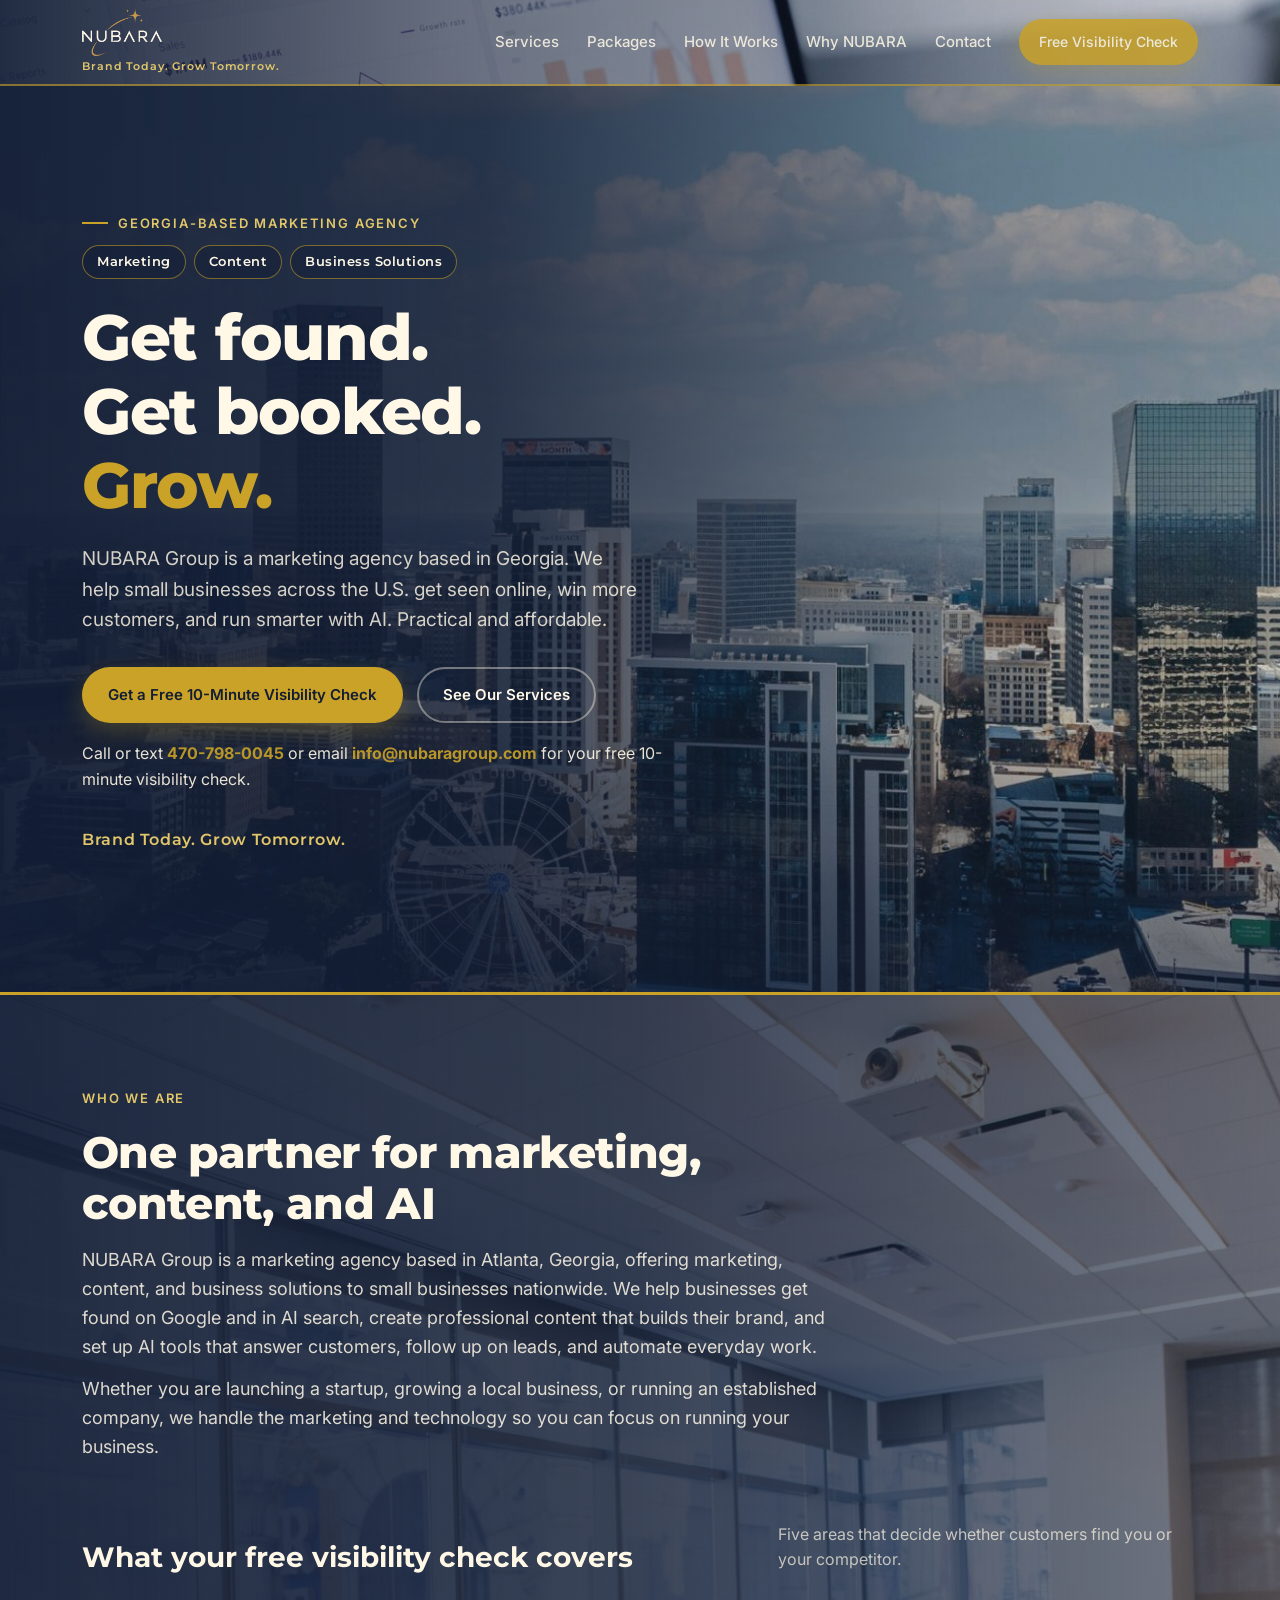
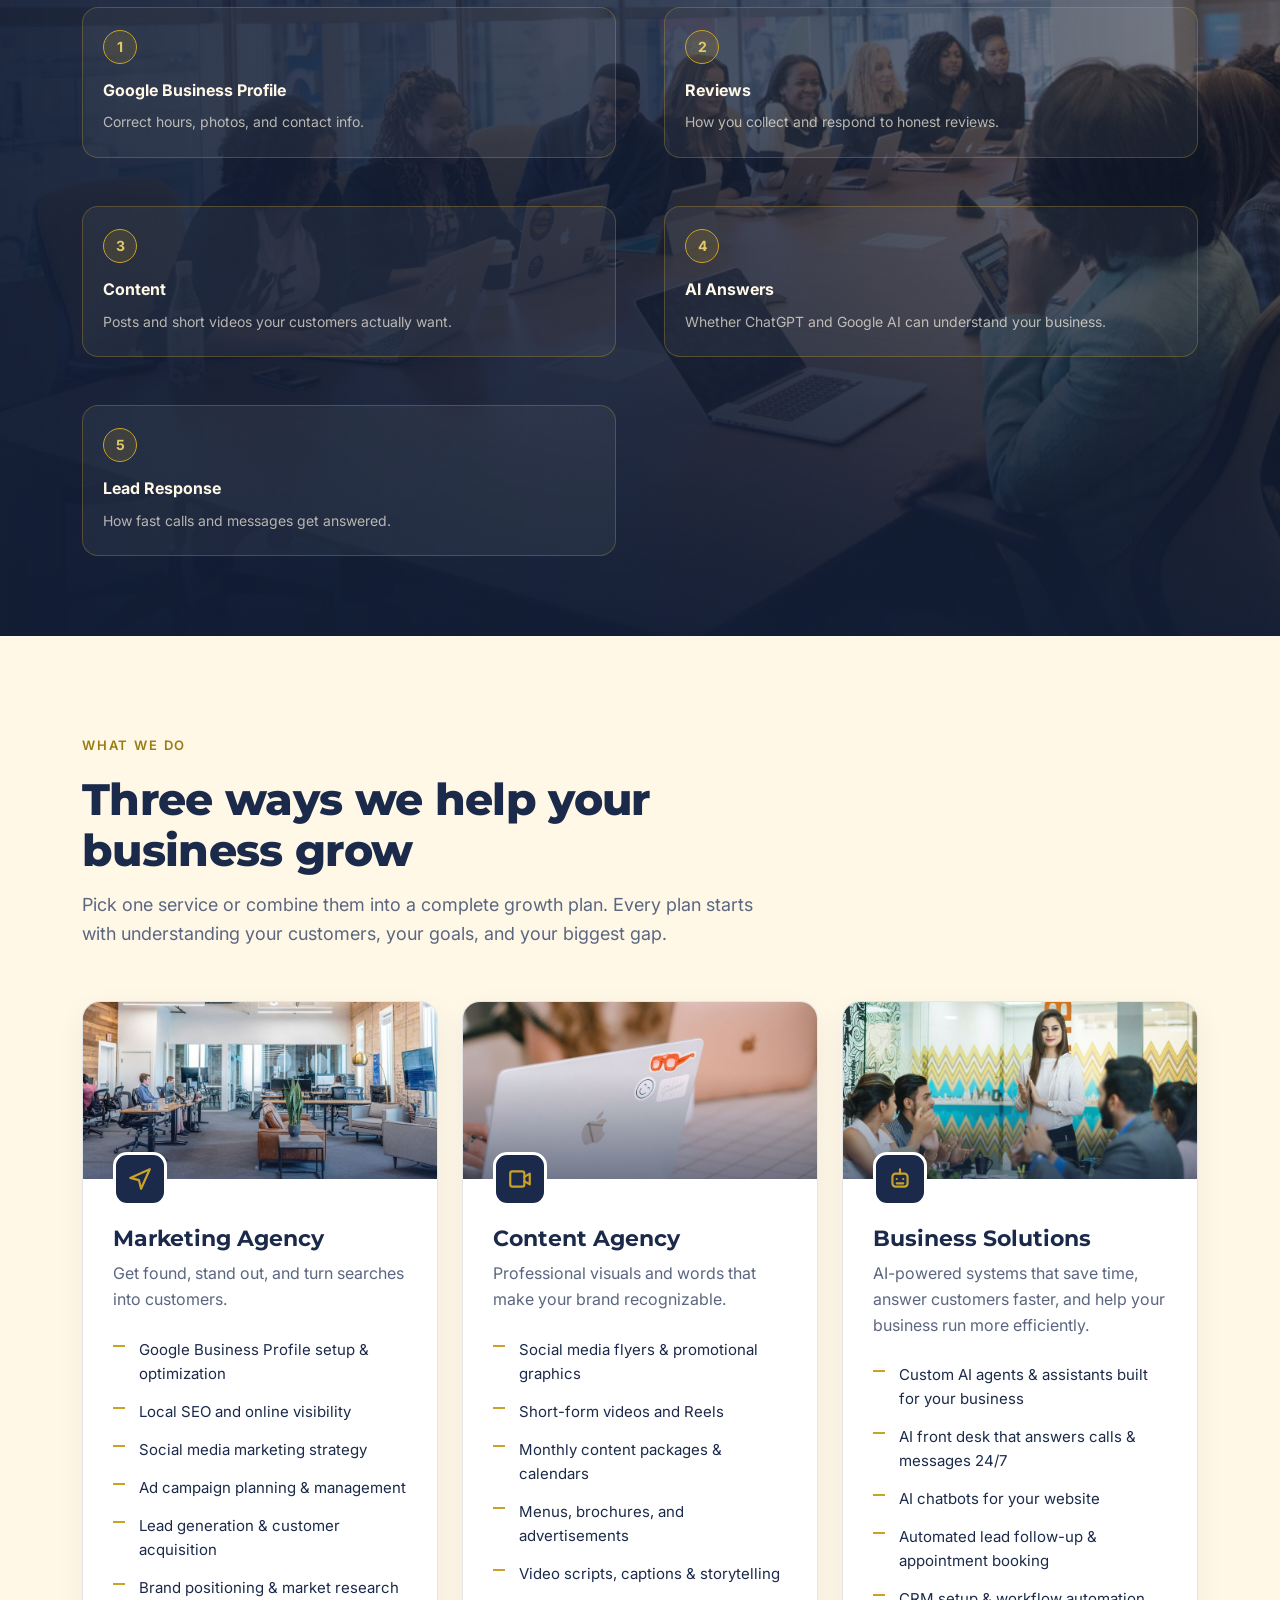
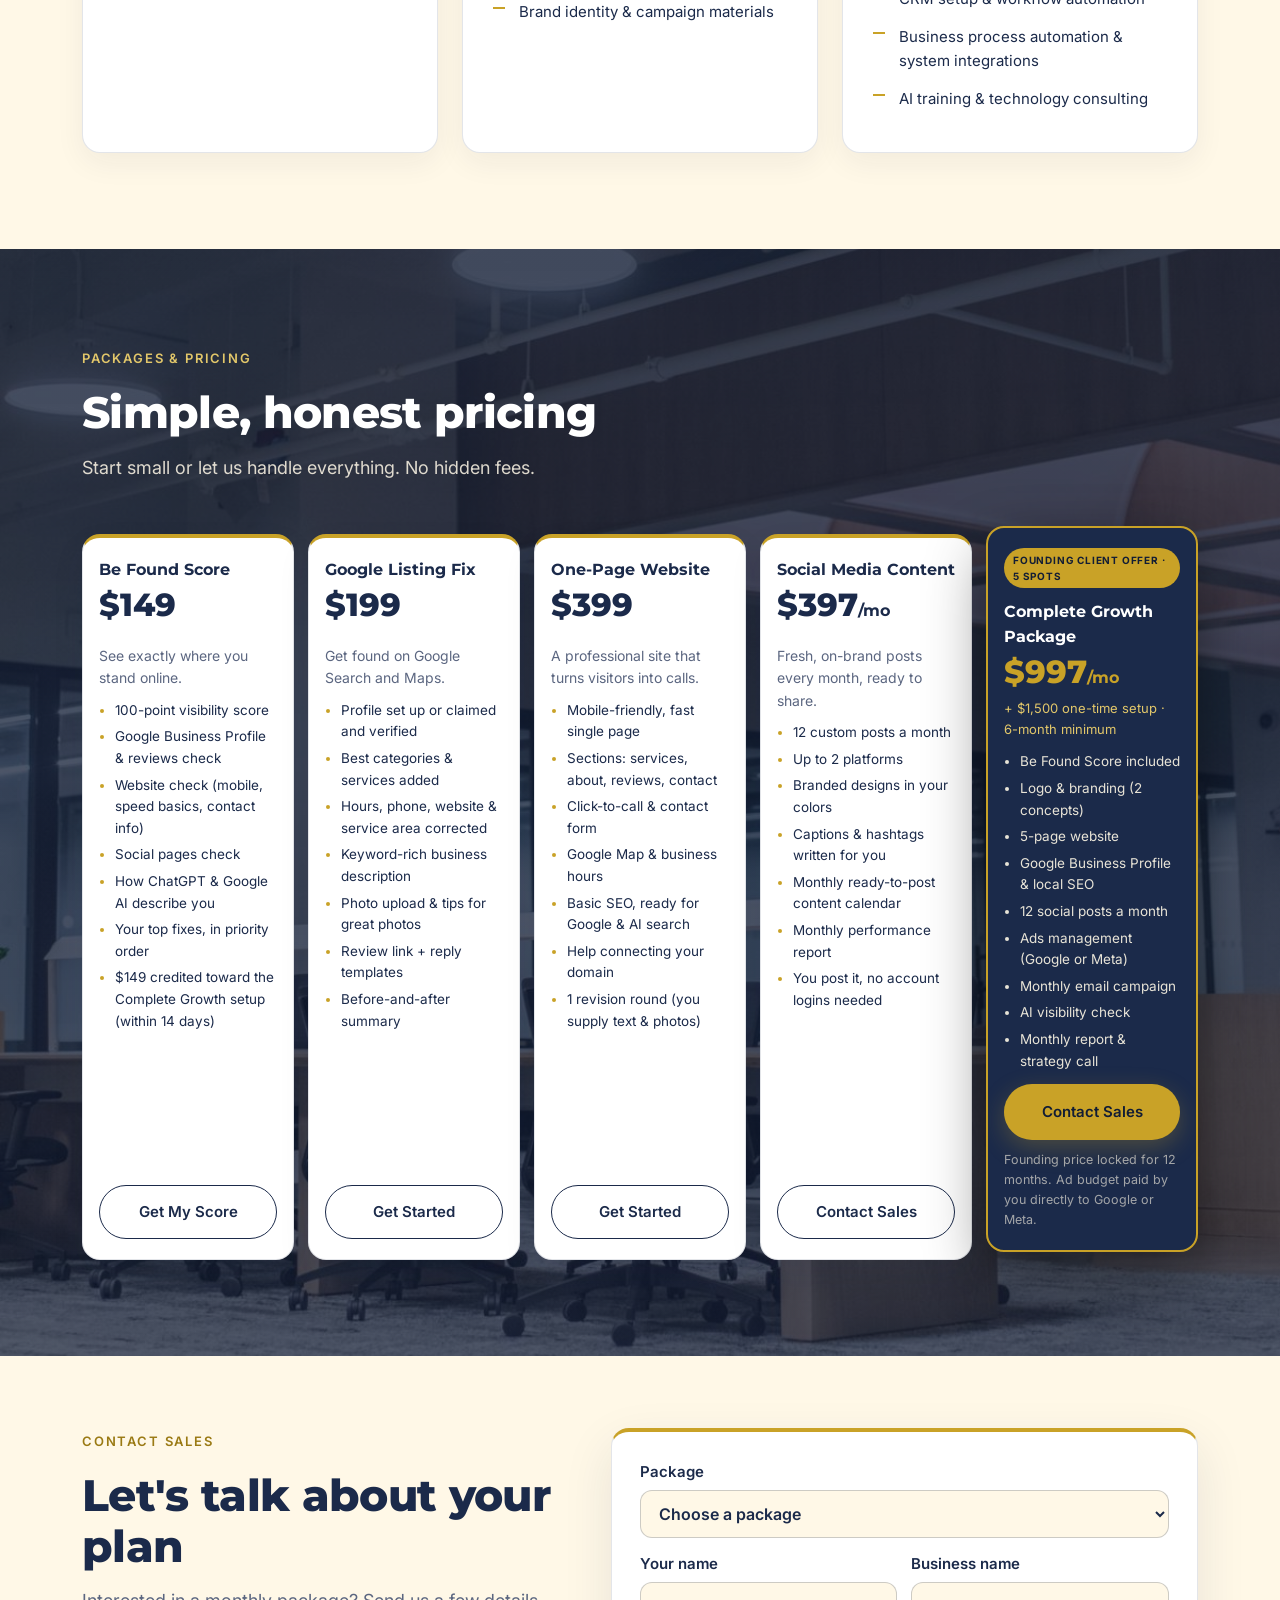
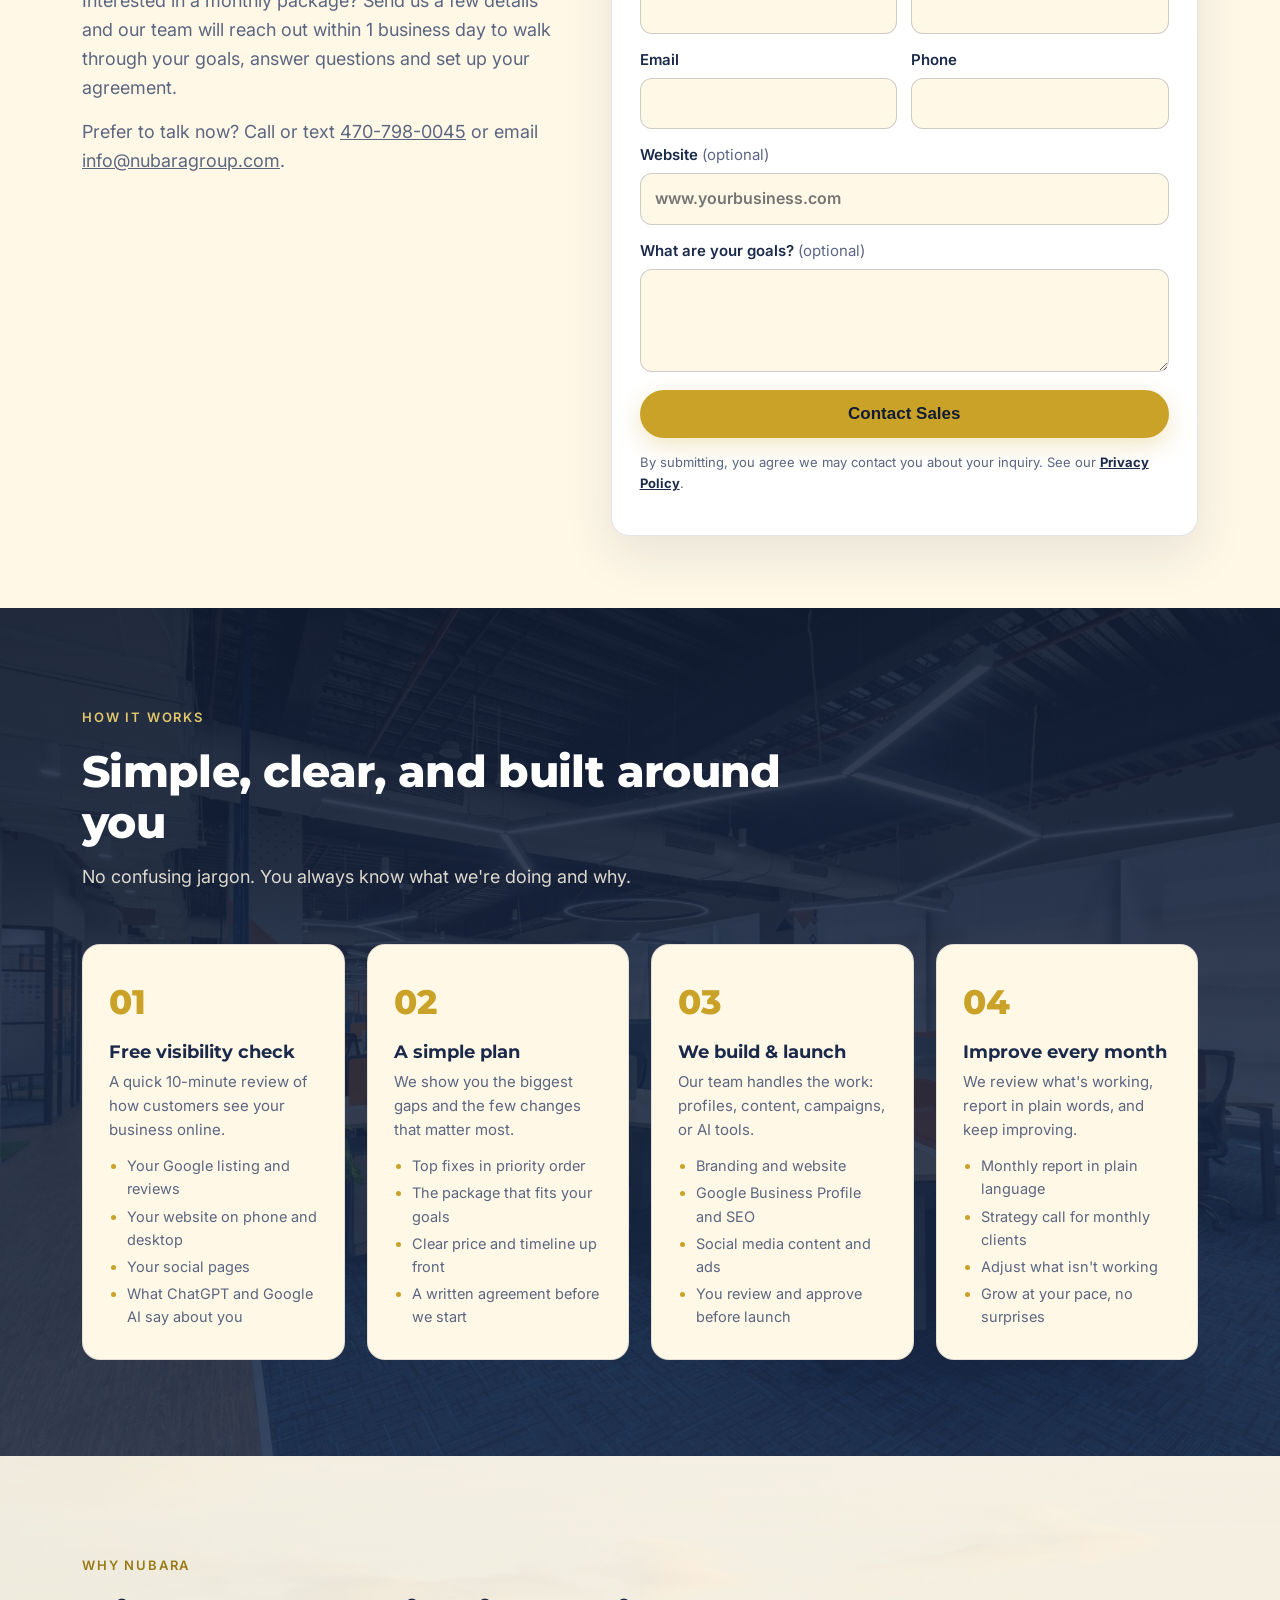
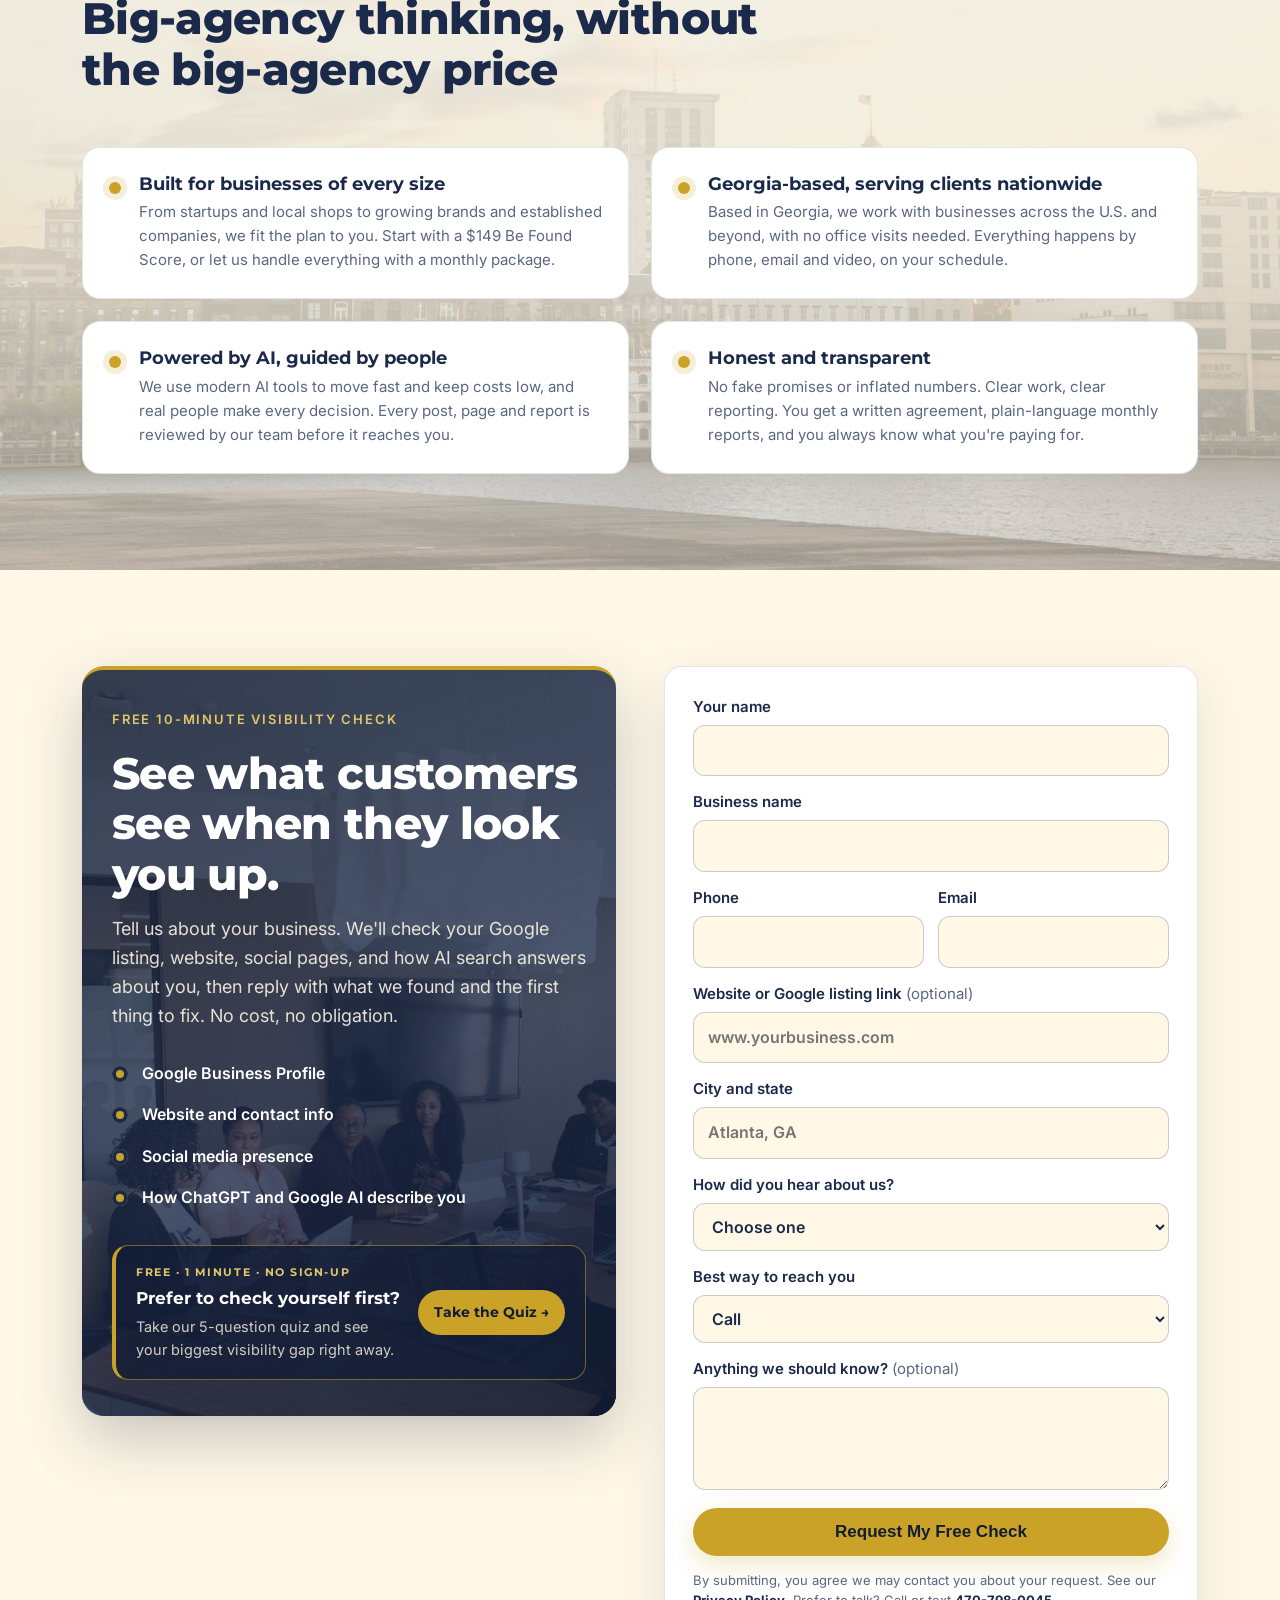
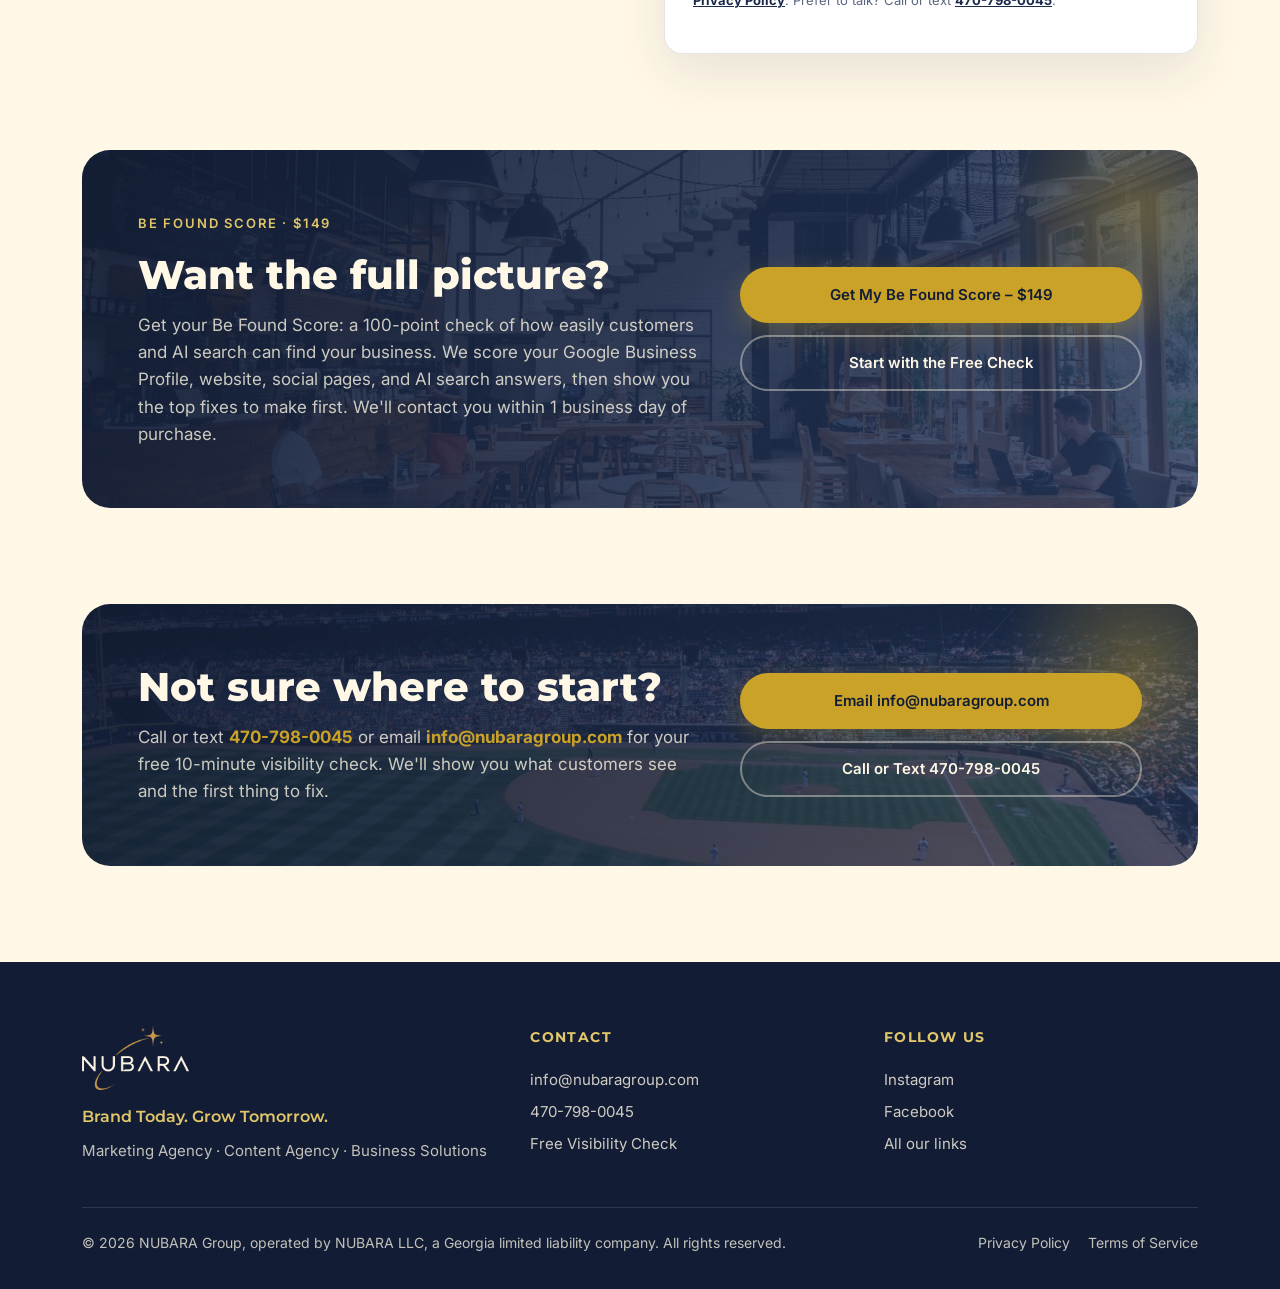
==== index.html @ 26e495cf "More detail in How It Works and Why NUBARA; tablet nav fits one line Co-Authored-By: Claude Opus 5.5" ====
<!DOCTYPE html>
<html lang="en">
<head>
  <meta charset="UTF-8">
  <meta name="viewport" content="width=device-width, initial-scale=1.0">
  <meta name="google-site-verification" content="CPan3uw6eUsRXdJAzoAzLsCTdI_-KVa6SdLOpQlPzq4" />
  <title>NUBARA Group | Atlanta Marketing Agency for Small Businesses</title>
  <meta name="description" content="NUBARA Group is a marketing agency in Atlanta, Georgia, helping small businesses across the U.S. get found on Google and AI search, attract more customers, and run smarter with AI.">
  <link rel="canonical" href="https://www.nubaragroup.com/">
  <meta property="og:title" content="NUBARA Group | Brand Today. Grow Tomorrow.">
  <meta property="og:description" content="Atlanta marketing agency helping small businesses across the U.S. get found on Google and AI search.">
  <meta property="og:url" content="https://www.nubaragroup.com/">
  <meta property="og:image" content="https://www.nubaragroup.com/assets/logo-navy.png">
  <link rel="icon" href="assets/favicon.svg" type="image/svg+xml">
  <link rel="preconnect" href="https://fonts.googleapis.com">
  <link rel="preconnect" href="https://fonts.gstatic.com" crossorigin>
  <link href="https://fonts.googleapis.com/css2?family=Inter:wght@400;500;600&family=Montserrat:wght@600;700;800&display=swap" rel="stylesheet">
  <link rel="stylesheet" href="assets/styles.css">
  <link rel="stylesheet" href="promo/promo.css">
  <script type="application/ld+json">
  {
    "@context": "https://schema.org",
    "@type": "ProfessionalService",
    "name": "NUBARA Group",
    "legalName": "NUBARA LLC",
    "foundingDate": "2026",
    "foundingLocation": "Georgia, United States",
    "url": "https://www.nubaragroup.com/",
    "logo": "https://www.nubaragroup.com/assets/logo-navy.png",
    "email": "info@nubaragroup.com",
    "telephone": "+1-470-798-0045",
    "slogan": "Brand Today. Grow Tomorrow.",
    "description": "Marketing agency based in Atlanta, Georgia, offering marketing, content, and AI-powered business solutions for small businesses across the United States.",
    "areaServed": "United States",
    "address": { "@type": "PostalAddress", "addressLocality": "Atlanta", "addressRegion": "GA", "addressCountry": "US" },
    "sameAs": ["https://www.instagram.com/nubaraofficial", "https://www.facebook.com/share/1UodZsdjBU/", "https://linktr.ee/nubarallcofficial"]
  }
  </script>
</head>
<body>

<div id="promo-bar" hidden></div>
<header class="site-header">
  <div class="wrap nav">
    <a class="brand" href="#top" aria-label="NUBARA home"><img src="assets/logo-light.png" alt="NUBARA"><span class="brand-tag">Brand Today. Grow Tomorrow.</span></a>
    <button class="menu-toggle" aria-label="Open menu" onclick="document.querySelector('.nav-links').classList.toggle('open')">&#9776;</button>
    <nav class="nav-links">
      <a href="#services">Services</a>
      <a href="#packages">Packages</a>
      <a href="#how">How It Works</a>
      <a href="#why">Why NUBARA</a>
      <a href="#contact">Contact</a>
      <a class="btn btn-gold" href="#check">Free Visibility Check</a>
    </nav>
  </div>
</header>

<main id="top">

  <section class="hero">
    <div class="wrap hero-grid">
      <div>
        <span class="eyebrow hero-eyebrow">Georgia-Based Marketing Agency</span>
        <div class="hero-pills"><span>Marketing</span><span>Content</span><span>Business Solutions</span></div>
        <h1>Get found.<br>Get booked.<br><span class="gold">Grow.</span></h1>
        <p class="lead">NUBARA Group is a marketing agency based in Georgia. We help small businesses across the U.S. get seen online, win more customers, and run smarter with AI. Practical and affordable.</p>
        <div class="hero-ctas">
          <a class="btn btn-gold" href="#check">Get a Free 10-Minute Visibility Check</a>
          <a class="btn btn-ghost" href="#services">See Our Services</a>
        </div>
        <p class="hero-contact">Call or text <a href="tel:+14707980045">470-798-0045</a> or email <a href="mailto:info@nubaragroup.com">info@nubaragroup.com</a> for your free 10-minute visibility check.</p>
        <div class="tagline">Brand Today. Grow Tomorrow.</div>
      </div>

</div>
    </div>
  </section>

  <section class="check-strip">
    <div class="wrap">
      <div class="about-block">
        <span class="eyebrow">Who We Are</span>
        <h2>One partner for marketing, content, and AI</h2>
        <p>NUBARA Group is a marketing agency based in Atlanta, Georgia, offering marketing, content, and business solutions to small businesses nationwide. We help businesses get found on Google and in AI search, create professional content that builds their brand, and set up AI tools that answer customers, follow up on leads, and automate everyday work.</p>
        <p>Whether you are launching a startup, growing a local business, or running an established company, we handle the marketing and technology so you can focus on running your business.</p>
      </div>
      <div class="check-strip-head">
        <h3>What your free visibility check covers</h3>
        <p>Five areas that decide whether customers find you or your competitor.</p>
      </div>
      <div class="check-grid">
        <div class="check-tile"><div class="check-num">1</div><strong>Google Business Profile</strong><span>Correct hours, photos, and contact info.</span></div>
        <div class="check-tile"><div class="check-num">2</div><strong>Reviews</strong><span>How you collect and respond to honest reviews.</span></div>
        <div class="check-tile"><div class="check-num">3</div><strong>Content</strong><span>Posts and short videos your customers actually want.</span></div>
        <div class="check-tile"><div class="check-num">4</div><strong>AI Answers</strong><span>Whether ChatGPT and Google AI can understand your business.</span></div>
        <div class="check-tile"><div class="check-num">5</div><strong>Lead Response</strong><span>How fast calls and messages get answered.</span></div>
      </div>
    </div>
  </section>

  <section id="services">
    <div class="wrap">
      <div class="section-head">
        <span class="eyebrow">What We Do</span>
        <h2>Three ways we help your business grow</h2>
        <p>Pick one service or combine them into a complete growth plan. Every plan starts with understanding your customers, your goals, and your biggest gap.</p>
      </div>

      <div class="services-grid">
        <article class="service">
          <div class="service-photo"><img src="assets/svc-marketing.jpg" alt="Marketing team working in an open office" loading="lazy"></div>
          <div class="service-body">
          <div class="icon"><svg viewBox="0 0 24 24" fill="none" stroke-width="2" stroke-linecap="round" stroke-linejoin="round"><path d="M3 11l18-8-8 18-2-8-8-2z"/></svg></div>
          <h3>Marketing Agency</h3>
          <p>Get found, stand out, and turn searches into customers.</p>
          <ul>
            <li>Google Business Profile setup &amp; optimization</li>
            <li>Local SEO and online visibility</li>
            <li>Social media marketing strategy</li>
            <li>Ad campaign planning &amp; management</li>
            <li>Lead generation &amp; customer acquisition</li>
            <li>Brand positioning &amp; market research</li>
          </ul>
          </div>
        </article>

        <article class="service">
          <div class="service-photo"><img src="assets/svc-content.jpg" alt="Content creator working on a laptop" loading="lazy"></div>
          <div class="service-body">
          <div class="icon"><svg viewBox="0 0 24 24" fill="none" stroke-width="2" stroke-linecap="round" stroke-linejoin="round"><rect x="3" y="5" width="13" height="14" rx="2"/><path d="M16 10l5-3v10l-5-3"/></svg></div>
          <h3>Content Agency</h3>
          <p>Professional visuals and words that make your brand recognizable.</p>
          <ul>
            <li>Social media flyers &amp; promotional graphics</li>
            <li>Short-form videos and Reels</li>
            <li>Monthly content packages &amp; calendars</li>
            <li>Menus, brochures, and advertisements</li>
            <li>Video scripts, captions &amp; storytelling</li>
            <li>Brand identity &amp; campaign materials</li>
          </ul>
          </div>
        </article>

        <article class="service">
          <div class="service-photo"><img src="assets/svc-solutions.jpg" alt="Team meeting reviewing business solutions" loading="lazy"></div>
          <div class="service-body">
          <div class="icon"><svg viewBox="0 0 24 24" fill="none" stroke-width="2" stroke-linecap="round" stroke-linejoin="round"><rect x="5" y="7" width="14" height="12" rx="3"/><path d="M12 3v4M9 12h.01M15 12h.01M9 16h6"/></svg></div>
          <h3>Business Solutions</h3>
          <p>AI-powered systems that save time, answer customers faster, and help your business run more efficiently.</p>
          <ul>
            <li>Custom AI agents &amp; assistants built for your business</li>
            <li>AI front desk that answers calls &amp; messages 24/7</li>
            <li>AI chatbots for your website</li>
            <li>Automated lead follow-up &amp; appointment booking</li>
            <li>CRM setup &amp; workflow automation</li>
            <li>Business process automation &amp; system integrations</li>
            <li>AI training &amp; technology consulting</li>
          </ul>
          </div>
        </article>
      </div>
    </div>
  </section>

  <section id="packages" class="pk-section">
    <div class="wrap">
      <div class="section-head"><span class="eyebrow">Packages &amp; Pricing</span><h2>Simple, honest pricing</h2><p>Start small or let us handle everything. No hidden fees.</p></div>
      <div class="pk-grid">
        <div class="pk-card"><div class="pk-name">Be Found Score</div><div class="pk-price">$149</div><p>See exactly where you stand online.</p>
          <ul class="pk-list"><li>100-point visibility score</li><li>Google Business Profile &amp; reviews check</li><li>Website check (mobile, speed basics, contact info)</li><li>Social pages check</li><li>How ChatGPT &amp; Google AI describe you</li><li>Your top fixes, in priority order</li><li>$149 credited toward the Complete Growth setup (within 14 days)</li></ul><a class="btn btn-ghost-dark" href="https://buy.stripe.com/eVqeVd1741jJ54rgOz57W00" target="_blank" rel="noopener">Get My Score</a></div>
        <div class="pk-card"><div class="pk-name">Google Listing Fix</div><div class="pk-price">$199</div><p>Get found on Google Search and Maps.</p>
          <ul class="pk-list"><li>Profile set up or claimed and verified</li><li>Best categories &amp; services added</li><li>Hours, phone, website &amp; service area corrected</li><li>Keyword-rich business description</li><li>Photo upload &amp; tips for great photos</li><li>Review link + reply templates</li><li>Before-and-after summary</li></ul><a class="btn btn-ghost-dark" href="#check">Get Started</a></div>
        <div class="pk-card"><div class="pk-name">One-Page Website</div><div class="pk-price">$399</div><p>A professional site that turns visitors into calls.</p>
          <ul class="pk-list"><li>Mobile-friendly, fast single page</li><li>Sections: services, about, reviews, contact</li><li>Click-to-call &amp; contact form</li><li>Google Map &amp; business hours</li><li>Basic SEO, ready for Google &amp; AI search</li><li>Help connecting your domain</li><li>1 revision round (you supply text &amp; photos)</li></ul><a class="btn btn-ghost-dark" href="#check">Get Started</a></div>
        <div class="pk-card"><div class="pk-name">Social Media Content</div><div class="pk-price">$397<small>/mo</small></div><p>Fresh, on-brand posts every month, ready to share.</p>
          <ul class="pk-list"><li>12 custom posts a month</li><li>Up to 2 platforms</li><li>Branded designs in your colors</li><li>Captions &amp; hashtags written for you</li><li>Monthly ready-to-post content calendar</li><li>Monthly performance report</li><li>You post it, no account logins needed</li></ul><a class="btn btn-ghost-dark js-sales" data-pkg="Social Media Content ($397/mo)" href="#sales">Contact Sales</a></div>
        <div class="pk-card pk-feature"><span class="pk-badge">Founding Client Offer &middot; 5 Spots</span><div class="pk-name">Complete Growth Package</div><div class="pk-price">$997<small>/mo</small></div><div class="pk-setup">+ $1,500 one-time setup &middot; 6-month minimum</div>
          <ul><li>Be Found Score included</li><li>Logo &amp; branding (2 concepts)</li><li>5-page website</li><li>Google Business Profile &amp; local SEO</li><li>12 social posts a month</li><li>Ads management (Google or Meta)</li><li>Monthly email campaign</li><li>AI visibility check</li><li>Monthly report &amp; strategy call</li></ul>
          <a class="btn btn-gold js-sales" data-pkg="Complete Growth Package ($997/mo + $1,500 setup)" href="#sales">Contact Sales</a><p class="pk-fine">Founding price locked for 12 months. Ad budget paid by you directly to Google or Meta.</p></div>
      </div>
    </div>
  </section>

  <section id="sales" class="sales-section">
    <div class="wrap sales-grid">
      <div class="section-head" style="margin:0">
        <span class="eyebrow">Contact Sales</span>
        <h2>Let's talk about your plan</h2>
        <p>Interested in a monthly package? Send us a few details and our team will reach out within 1 business day to walk through your goals, answer questions and set up your agreement.</p>
        <p>Prefer to talk now? Call or text <a href="tel:+14707980045">470-798-0045</a> or email <a href="mailto:info@nubaragroup.com">info@nubaragroup.com</a>.</p>
      </div>
      <form id="sales-form" class="check-form" action="https://api.web3forms.com/submit" method="POST" novalidate>
        <input type="hidden" name="access_key" value="8284ff2a-1e39-4fea-b496-b6483963de7b">
        <input type="hidden" name="subject" value="New Sales Inquiry: Monthly Package (nubaragroup.com)">
        <input type="hidden" name="from_name" value="NUBARA Website">
        <input type="checkbox" name="botcheck" class="hp" tabindex="-1" autocomplete="off" aria-hidden="true">
        <label>Package
          <select name="package" id="sales-package" required>
            <option value="" disabled selected>Choose a package</option>
            <option>Complete Growth Package ($997/mo + $1,500 setup)</option>
            <option>Social Media Content ($397/mo)</option>
            <option>Not sure yet, help me choose</option>
          </select>
        </label>
        <div class="two">
          <label>Your name<input type="text" name="name" autocomplete="name" required></label>
          <label>Business name<input type="text" name="business_name" autocomplete="organization" required></label>
        </div>
        <div class="two">
          <label>Email<input type="email" name="email" autocomplete="email" required></label>
          <label>Phone<input type="tel" name="phone" autocomplete="tel" required></label>
        </div>
        <label><span>Website <span class="opt">(optional)</span></span><input type="text" name="website" placeholder="www.yourbusiness.com"></label>
        <label><span>What are your goals? <span class="opt">(optional)</span></span><textarea name="message" rows="3"></textarea></label>
        <button type="submit" class="btn btn-gold">Contact Sales</button>
        <p class="form-note">By submitting, you agree we may contact you about your inquiry. See our <a href="privacy-policy.html">Privacy Policy</a>.</p>
        <p class="form-status" role="status" aria-live="polite"></p>
      </form>
    </div>
  </section>

  <section id="how" class="steps-section">
    <div class="wrap">
      <div class="section-head">
        <span class="eyebrow">How It Works</span>
        <h2>Simple, clear, and built around you</h2>
        <p>No confusing jargon. You always know what we're doing and why.</p>
      </div>
      <div class="steps">
        <div class="step"><h3>Free visibility check</h3><p>A quick 10-minute review of how customers see your business online.</p><ul class="step-list"><li>Your Google listing and reviews</li><li>Your website on phone and desktop</li><li>Your social pages</li><li>What ChatGPT and Google AI say about you</li></ul></div>
        <div class="step"><h3>A simple plan</h3><p>We show you the biggest gaps and the few changes that matter most.</p><ul class="step-list"><li>Top fixes in priority order</li><li>The package that fits your goals</li><li>Clear price and timeline up front</li><li>A written agreement before we start</li></ul></div>
        <div class="step"><h3>We build &amp; launch</h3><p>Our team handles the work: profiles, content, campaigns, or AI tools.</p><ul class="step-list"><li>Branding and website</li><li>Google Business Profile and SEO</li><li>Social media content and ads</li><li>You review and approve before launch</li></ul></div>
        <div class="step"><h3>Improve every month</h3><p>We review what's working, report in plain words, and keep improving.</p><ul class="step-list"><li>Monthly report in plain language</li><li>Strategy call for monthly clients</li><li>Adjust what isn't working</li><li>Grow at your pace, no surprises</li></ul></div>
      </div>
    </div>
  </section>

  <section id="why">
    <div class="wrap">
      <div class="section-head">
        <span class="eyebrow">Why NUBARA</span>
        <h2>Big-agency thinking, without the big-agency price</h2>
      </div>
      <div class="why-grid">
        <div class="why"><div class="dot"></div><div><h3>Built for businesses of every size</h3><p>From startups and local shops to growing brands and established companies, we fit the plan to you. Start with a $149 Be Found Score, or let us handle everything with a monthly package.</p></div></div>
        <div class="why"><div class="dot"></div><div><h3>Georgia-based, serving clients nationwide</h3><p>Based in Georgia, we work with businesses across the U.S. and beyond, with no office visits needed. Everything happens by phone, email and video, on your schedule.</p></div></div>
        <div class="why"><div class="dot"></div><div><h3>Powered by AI, guided by people</h3><p>We use modern AI tools to move fast and keep costs low, and real people make every decision. Every post, page and report is reviewed by our team before it reaches you.</p></div></div>
        <div class="why"><div class="dot"></div><div><h3>Honest and transparent</h3><p>No fake promises or inflated numbers. Clear work, clear reporting. You get a written agreement, plain-language monthly reports, and you always know what you're paying for.</p></div></div>
      </div>
    </div>
  </section>

  <section id="check">
    <div class="wrap check-grid">
      <div class="section-head check-head check-photo">
        <span class="eyebrow">Free 10-Minute Visibility Check</span>
        <h2>See what customers see when they look you up.</h2>
        <p>Tell us about your business. We'll check your Google listing, website, social pages, and how AI search answers about you, then reply with what we found and the first thing to fix. No cost, no obligation.</p>
        <ul class="check-list">
          <li>Google Business Profile</li>
          <li>Website and contact info</li>
          <li>Social media presence</li>
          <li>How ChatGPT and Google AI describe you</li>
        </ul>
        <a class="quiz-promo" href="quiz/">
          <span class="qp-text"><span class="qp-eyebrow">Free &middot; 1 minute &middot; No sign-up</span><strong>Prefer to check yourself first?</strong><span>Take our 5-question quiz and see your biggest visibility gap right away.</span></span>
          <span class="qp-btn">Take the Quiz &rarr;</span>
        </a>
      </div>
      <form id="check-form" class="check-form" action="https://api.web3forms.com/submit" method="POST" novalidate>
        <input type="hidden" name="access_key" value="8284ff2a-1e39-4fea-b496-b6483963de7b">
        <input type="hidden" name="subject" value="New Free Visibility Check Request (nubaragroup.com)">
        <input type="hidden" name="from_name" value="NUBARA Website">
        <input type="checkbox" name="botcheck" class="hp" tabindex="-1" autocomplete="off" aria-hidden="true">
        <label>Your name<input type="text" name="name" autocomplete="name" required></label>
        <label>Business name<input type="text" name="business_name" autocomplete="organization" required></label>
        <div class="two">
          <label>Phone<input type="tel" name="phone" autocomplete="tel" required></label>
          <label>Email<input type="email" name="email" autocomplete="email" required></label>
        </div>
        <label><span>Website or Google listing link <span class="opt">(optional)</span></span><input type="text" name="website_or_listing" placeholder="www.yourbusiness.com"></label>
        <label>City and state<input type="text" name="city_state" placeholder="Atlanta, GA" required></label>
        <label>How did you hear about us?
          <select name="heard_about_us" required>
            <option value="" disabled selected>Choose one</option>
            <option>Email</option><option>Facebook</option><option>Google</option><option>Referral</option><option>Other</option>
          </select>
        </label>
        <label>Best way to reach you
          <select name="best_contact">
            <option>Call</option><option>Text</option><option>Email</option>
          </select>
        </label>
        <label><span>Anything we should know? <span class="opt">(optional)</span></span><textarea name="message" rows="3"></textarea></label>
        <button type="submit" class="btn btn-gold">Request My Free Check</button>
        <p class="form-note">By submitting, you agree we may contact you about your request. See our <a href="privacy-policy.html">Privacy Policy</a>. Prefer to talk? Call or text <a href="tel:+14707980045">470-798-0045</a>.</p>
        <p class="form-status" role="status" aria-live="polite"></p>
      </form>
    </div>
  </section>

  <section id="score" style="padding-top:0">
    <div class="wrap">
      <div class="cta-band">
        <div>
          <span class="eyebrow">Be Found Score &middot; $149</span>
          <h2>Want the full picture?</h2>
          <p>Get your Be Found Score: a 100-point check of how easily customers and AI search can find your business. We score your Google Business Profile, website, social pages, and AI search answers, then show you the top fixes to make first. We'll contact you within 1 business day of purchase.</p>
        </div>
        <div class="cta-actions">
          <a class="btn btn-gold" href="https://buy.stripe.com/eVqeVd1741jJ54rgOz57W00" target="_blank" rel="noopener">Get My Be Found Score &ndash; $149</a>
          <a class="btn btn-ghost" href="#check">Start with the Free Check</a>
        </div>
      </div>
    </div>
  </section>

  <section id="contact" style="padding-top:0">
    <div class="wrap">
      <div class="cta-band">
        <div>
          <h2>Not sure where to start?</h2>
          <p>Call or text <a href="tel:+14707980045">470-798-0045</a> or email <a href="mailto:info@nubaragroup.com">info@nubaragroup.com</a> for your free 10-minute visibility check. We'll show you what customers see and the first thing to fix.</p>
        </div>
        <div class="cta-actions">
          <a class="btn btn-gold" href="mailto:info@nubaragroup.com?subject=Free%2010-Minute%20Visibility%20Check&body=Business%20name%3A%0AWebsite%20or%20Google%20listing%3A%0ABest%20way%20to%20reach%20you%3A">Email info@nubaragroup.com</a>
          <a class="btn btn-ghost" href="tel:+14707980045">Call or Text 470-798-0045</a>
        </div>
      </div>
    </div>
  </section>

</main>

<footer class="site-footer">
  <div class="wrap">
    <div class="footer-grid">
      <div>
        <img src="assets/logo-light.png" alt="NUBARA">
        <div class="footer-tag">Brand Today. Grow Tomorrow.</div>
        <p style="margin:10px 0 0;font-size:15px">Marketing Agency &middot; Content Agency &middot; Business Solutions</p>
      </div>
      <div>
        <h4>Contact</h4>
        <a href="mailto:info@nubaragroup.com">info@nubaragroup.com</a>
        <a href="tel:+14707980045">470-798-0045</a>
        <a href="#check">Free Visibility Check</a>
      </div>
      <div>
        <h4>Follow Us</h4>
                <a href="https://www.instagram.com/nubaraofficial" target="_blank" rel="noopener">Instagram</a>
        <a href="https://www.facebook.com/share/1UodZsdjBU/" target="_blank" rel="noopener">Facebook</a>
        <a href="https://linktr.ee/nubarallcofficial" target="_blank" rel="noopener">All our links</a>
      </div>
    </div>
    <div class="footer-bottom">
      <span>&copy; 2026 NUBARA Group, operated by NUBARA LLC, a Georgia limited liability company. All rights reserved.</span>
      <span><a href="privacy-policy.html">Privacy Policy</a><a href="terms-of-service.html">Terms of Service</a></span>
    </div>
  </div>
</footer>

<script>
  document.querySelectorAll('.nav-links a').forEach(function (a) {
    a.addEventListener('click', function () { document.querySelector('.nav-links').classList.remove('open'); });
  });
</script>
<script>
(function(){
  var f=document.getElementById('check-form'); if(!f) return;
  var st=f.querySelector('.form-status'), btn=f.querySelector('button[type=submit]');
  f.addEventListener('submit', function(e){
    e.preventDefault();
    if(!f.checkValidity()){ st.textContent='Please fill in your name, business, phone, email, city, and how you heard about us.'; st.className='form-status err'; f.reportValidity(); return; }
    btn.disabled=true; btn.textContent='Sending...'; st.textContent=''; st.className='form-status';
    fetch(f.action,{method:'POST',headers:{'Content-Type':'application/json','Accept':'application/json'},body:JSON.stringify(Object.fromEntries(new FormData(f)))})
      .then(function(r){return r.json().then(function(j){return {ok:r.ok&&j.success!==false,j:j};});})
      .then(function(x){
        if(x.ok){ f.reset(); st.textContent="Thank you! We received your request and will reach out within 1 business day."; st.className='form-status ok'; }
        else { throw new Error(x.j&&x.j.message||'Error'); }
      })
      .catch(function(){ st.innerHTML='Something went wrong. Please call or text <a href="tel:+14707980045">470-798-0045</a> or email <a href="mailto:info@nubaragroup.com">info@nubaragroup.com</a>.'; st.className='form-status err'; })
      .finally(function(){ btn.disabled=false; btn.textContent='Request My Free Check'; });
  });
})();
</script>
<script>
(function(){
  var sel=document.getElementById('sales-package');
  document.querySelectorAll('.js-sales').forEach(function(a){ a.addEventListener('click',function(){ if(sel) sel.value=a.getAttribute('data-pkg'); }); });
  var f=document.getElementById('sales-form'); if(!f) return;
  var st=f.querySelector('.form-status'), btn=f.querySelector('button[type=submit]');
  f.addEventListener('submit',function(e){
    e.preventDefault();
    if(!f.checkValidity()){ st.textContent='Please choose a package and fill in your name, business, email and phone.'; st.className='form-status err'; f.reportValidity(); return; }
    btn.disabled=true; btn.textContent='Sending...'; st.textContent=''; st.className='form-status';
    fetch(f.action,{method:'POST',headers:{'Content-Type':'application/json','Accept':'application/json'},body:JSON.stringify(Object.fromEntries(new FormData(f)))})
      .then(function(r){return r.json().then(function(j){return {ok:r.ok&&j.success!==false};});})
      .then(function(x){ if(x.ok){ f.reset(); st.textContent='Thank you! Our team will reach out within 1 business day.'; st.className='form-status ok'; } else { throw new Error('e'); } })
      .catch(function(){ st.innerHTML='Something went wrong. Please call or text <a href="tel:+14707980045">470-798-0045</a> or email <a href="mailto:info@nubaragroup.com">info@nubaragroup.com</a>.'; st.className='form-status err'; })
      .finally(function(){ btn.disabled=false; btn.textContent='Contact Sales'; });
  });
})();
</script>
<script src="promo/config.js"></script>
<script src="promo/promo.js"></script>
<!-- Cloudflare Web Analytics --><script type='module' src='https://static.cloudflareinsights.com/beacon.min.js' data-cf-beacon='{"token": "90c4c765b89a4a79b13aca166b0703b9"}'></script><!-- End Cloudflare Web Analytics -->
</body>
</html>
---- assets/styles.css ----
:root {
  --navy: #1B2A4A;
  --navy-deep: #121D35;
  --navy-soft: #24365C;
  --gold: #C9A227;
  --gold-soft: #E2C76A;
  --cream: #FFF8E7;
  --cream-deep: #F5EAD0;
  --ink: #1B2A4A;
  --muted: #5B6680;
  --line: rgba(27, 42, 74, 0.12);
  --radius: 18px;
  --max: 1160px;
}

* { box-sizing: border-box; }
html { scroll-behavior: smooth; }
body {
  margin: 0;
  font-family: "Inter", Arial, sans-serif;
  color: var(--ink);
  background: var(--cream);
  line-height: 1.6;
  -webkit-font-smoothing: antialiased;
}
img { max-width: 100%; display: block; }
a { color: inherit; }
h1, h2, h3 {
  font-family: "Montserrat", "Inter", Arial, sans-serif;
  line-height: 1.15;
  margin: 0;
}
.wrap { max-width: var(--max); margin: 0 auto; padding: 0 22px; }

/* Header */
.site-header {
  position: sticky; top: 0; z-index: 50;
  background: linear-gradient(90deg, rgba(18, 29, 53, .93) 0%, rgba(18, 29, 53, .62) 35%, rgba(18, 29, 53, .18) 100%), url("header-dashboard.jpg") center 45% / cover no-repeat, #121D35;
  border-bottom: 2px solid rgba(201, 162, 39, .6);
}
.nav { display: flex; align-items: center; justify-content: space-between; height: 84px; gap: 20px; }
.brand { display: flex; flex-direction: column; align-items: flex-start; text-decoration: none; }
.brand img { height: 48px; width: auto; }
.brand-tag { font-family: "Montserrat", sans-serif; font-size: 11px; font-weight: 600; letter-spacing: .08em; color: var(--gold-soft); margin-top: 2px; white-space: nowrap; }
.nav-links { display: flex; align-items: center; gap: 28px; }
.nav-links a { color: var(--cream); text-decoration: none; font-size: 15px; font-weight: 500; opacity: .85; }
.nav-links a:hover { opacity: 1; color: var(--gold-soft); }
.btn {
  display: inline-flex; align-items: center; justify-content: center; gap: 8px;
  padding: 14px 24px; border-radius: 999px; font-weight: 600; font-size: 15px;
  text-decoration: none; transition: transform .15s ease, box-shadow .15s ease, background .15s ease;
  border: 2px solid transparent; cursor: pointer;
}
.btn:hover { transform: translateY(-1px); }
.btn-gold { background: var(--gold); color: var(--navy-deep); box-shadow: 0 8px 24px rgba(201, 162, 39, .28); }
.btn-gold:hover { background: var(--gold-soft); }
.btn-ghost { border-color: rgba(255, 248, 231, .4); color: var(--cream); }
.btn-ghost:hover { border-color: var(--gold); color: var(--gold-soft); }
.btn-navy { background: var(--navy); color: var(--cream); }
.btn-navy:hover { background: var(--navy-soft); }
.nav .btn { padding: 10px 18px; font-size: 14px; }
.menu-toggle { display: none; background: none; border: 0; color: var(--cream); font-size: 26px; cursor: pointer; }

/* Hero */
.hero {
  background:
    linear-gradient(90deg, rgba(18, 29, 53, .95) 0%, rgba(18, 29, 53, .82) 38%, rgba(18, 29, 53, .30) 75%, rgba(18, 29, 53, .15) 100%),
    linear-gradient(0deg, rgba(18, 29, 53, .55) 0%, rgba(18, 29, 53, 0) 30%),
    url("atlanta-skyline.jpg") center 40% / cover no-repeat,
    var(--navy-deep);
  color: var(--cream);
  padding: 120px 0 140px;
  overflow: hidden;
}
.hero-grid { display: block; }
.hero-grid > div { max-width: 620px; }
.eyebrow {
  display: inline-block; font-size: 13px; letter-spacing: .14em; text-transform: uppercase;
  color: var(--gold-soft); font-weight: 600; margin-bottom: 18px;
}
.hero h1 { font-size: clamp(38px, 5.4vw, 64px); font-weight: 800; letter-spacing: -.02em; }
.hero h1 .gold { color: var(--gold); }
.hero p.lead { font-size: 19px; color: rgba(255, 248, 231, .82); max-width: 560px; margin: 22px 0 32px; }
.hero-ctas { display: flex; flex-wrap: wrap; gap: 14px; }
.tagline { margin-top: 34px; font-family: "Montserrat", sans-serif; font-weight: 600; color: var(--gold-soft); letter-spacing: .04em; }

.check-card {
  background: rgba(18, 29, 53, .82);
  backdrop-filter: blur(6px); -webkit-backdrop-filter: blur(6px);
  border: 1px solid rgba(201, 162, 39, .35);
  border-radius: 24px; padding: 30px;
  box-shadow: 0 30px 80px rgba(0, 0, 0, .35);
}
.check-card h3 { font-size: 20px; color: var(--cream); margin-bottom: 6px; }
.check-card .sub { color: rgba(255, 248, 231, .65); font-size: 14px; margin: 0 0 20px; }
.check-item { display: flex; gap: 14px; padding: 14px 0; border-top: 1px solid rgba(255, 248, 231, .1); }
.check-item:first-of-type { border-top: 0; }
.check-num {
  flex: 0 0 34px; height: 34px; border-radius: 50%;
  background: rgba(201, 162, 39, .15); border: 1px solid var(--gold);
  color: var(--gold-soft); font-weight: 700; display: grid; place-items: center; font-size: 14px;
}
.check-item strong { display: block; color: var(--cream); font-size: 15px; }
.check-item span { color: rgba(255, 248, 231, .65); font-size: 14px; }

/* Check strip */
.check-strip {
  background:
    linear-gradient(90deg, rgba(18, 29, 53, .92) 0%, rgba(18, 29, 53, .78) 50%, rgba(18, 29, 53, .45) 100%), linear-gradient(0deg, rgba(18, 29, 53, .92) 0%, rgba(18, 29, 53, .2) 45%),
    url("team-meeting.jpg") center 45% / cover no-repeat,
    var(--navy);
  color: var(--cream); padding: 90px 0 80px; border-top: 3px solid var(--gold);
}
.about-block { max-width: 760px; margin-bottom: 60px; }
.about-block h2 { font-size: clamp(30px, 3.6vw, 44px); font-weight: 800; letter-spacing: -.015em; margin-bottom: 18px; }
.about-block p { font-size: 18px; color: rgba(255, 248, 231, .85); margin: 0 0 14px; }
.check-strip-head { display: flex; justify-content: space-between; align-items: end; gap: 30px; flex-wrap: wrap; margin-bottom: 34px; }
.check-strip-head h3 { font-size: clamp(22px, 2.4vw, 28px); font-weight: 700; }
.check-strip-head p { margin: 0; color: rgba(255, 248, 231, .7); max-width: 420px; }
.check-grid { display: grid; grid-template-columns: repeat(5, 1fr); gap: 16px; }
.check-tile { background: rgba(255, 248, 231, .05); border: 1px solid rgba(201, 162, 39, .3); border-radius: 16px; padding: 22px 20px; }
.check-tile .check-num { margin-bottom: 14px; width: 34px; }
.check-tile strong { display: block; font-size: 16px; margin-bottom: 6px; color: var(--cream); }
.check-tile span { font-size: 14px; color: rgba(255, 248, 231, .68); }

/* Sections */
section { padding: 96px 0; }
.section-head { max-width: 700px; margin-bottom: 52px; }
.section-head .eyebrow { color: #9A7A14; }
.section-head h2 { font-size: clamp(30px, 3.6vw, 44px); font-weight: 800; letter-spacing: -.015em; }
.section-head p { color: var(--muted); font-size: 18px; margin: 16px 0 0; }

.services-grid { display: grid; grid-template-columns: repeat(3, 1fr); gap: 24px; }
.service {
  background: #fff; border: 1px solid var(--line); border-radius: var(--radius);
  padding: 0; display: flex; flex-direction: column; overflow: hidden;
  box-shadow: 0 10px 30px rgba(27, 42, 74, .06);
  transition: transform .2s ease, box-shadow .2s ease;
}
.service:hover { transform: translateY(-4px); box-shadow: 0 18px 40px rgba(27, 42, 74, .12); }
.service-photo { position: relative; aspect-ratio: 2 / 1; overflow: hidden; }
.service-photo img { width: 100%; height: 100%; object-fit: cover; transition: transform .4s ease; }
.service-photo::after { content: ""; position: absolute; inset: 0; background: linear-gradient(180deg, rgba(27, 42, 74, 0) 40%, rgba(27, 42, 74, .55) 100%); }
.service:hover .service-photo img { transform: scale(1.04); }
.service-body { padding: 0 30px 34px; }
.service .icon {
  width: 54px; height: 54px; border-radius: 14px; background: var(--navy);
  display: grid; place-items: center; margin: -27px 0 20px; position: relative; z-index: 1;
  border: 3px solid #fff;
}
.service .icon svg { width: 26px; height: 26px; stroke: var(--gold); }
.service h3 { font-size: 22px; margin-bottom: 10px; }
.service p { color: var(--muted); margin: 0 0 18px; }
.service ul { list-style: none; padding: 0; margin: 0; }
.service li { padding: 7px 0 7px 26px; position: relative; font-size: 15px; }
.service li::before {
  content: ""; position: absolute; left: 0; top: 14px; width: 12px; height: 2px; background: var(--gold);
}

.steps-section { background: var(--cream-deep); }
.steps { display: grid; grid-template-columns: repeat(4, 1fr); gap: 22px; counter-reset: step; }
.step { background: var(--cream); border-radius: var(--radius); padding: 30px 26px; border: 1px solid var(--line); }
.step::before {
  counter-increment: step; content: "0" counter(step);
  font-family: "Montserrat", sans-serif; font-weight: 800; font-size: 34px; color: var(--gold);
  display: block; margin-bottom: 12px;
}
.step h3 { font-size: 18px; margin-bottom: 8px; }
.step p { color: var(--muted); font-size: 15px; margin: 0; }

.why-grid { display: grid; grid-template-columns: repeat(2, 1fr); gap: 22px; }
.why { display: flex; gap: 18px; padding: 26px; border-radius: var(--radius); border: 1px solid var(--line); background: #fff; }
.why .dot { flex: 0 0 12px; height: 12px; margin-top: 8px; border-radius: 50%; background: var(--gold); box-shadow: 0 0 0 6px rgba(201, 162, 39, .18); }
.why h3 { font-size: 18px; margin-bottom: 6px; }
.why p { color: var(--muted); margin: 0; font-size: 15px; }

.cta-band {
  background: linear-gradient(120deg, var(--navy-deep), var(--navy) 60%, var(--navy-soft));
  color: var(--cream); border-radius: 28px; padding: 60px 56px;
  display: grid; grid-template-columns: 1.4fr 1fr; gap: 40px; align-items: center;
  position: relative; overflow: hidden;
}
.cta-band::after {
  content: ""; position: absolute; right: -80px; top: -80px; width: 280px; height: 280px;
  border-radius: 50%; background: radial-gradient(circle, rgba(201, 162, 39, .35), transparent 70%);
}
.cta-band h2 { font-size: clamp(28px, 3.2vw, 40px); font-weight: 800; }
.cta-band p { color: rgba(255, 248, 231, .78); margin: 14px 0 0; font-size: 17px; }
.cta-actions { display: flex; flex-direction: column; gap: 12px; position: relative; z-index: 1; }

/* Footer */
.site-footer { background: var(--navy-deep); color: rgba(255, 248, 231, .75); padding: 64px 0 34px; margin-top: 0; }
.footer-grid { display: grid; grid-template-columns: 1.3fr 1fr 1fr; gap: 40px; }
.footer-grid img { height: 64px; width: auto; margin-bottom: 14px; }
.footer-grid h4 { color: var(--gold-soft); font-family: "Montserrat", sans-serif; font-size: 14px; letter-spacing: .1em; text-transform: uppercase; margin: 0 0 16px; }
.footer-grid a { display: block; color: rgba(255, 248, 231, .8); text-decoration: none; padding: 4px 0; font-size: 15px; }
.footer-grid a:hover { color: var(--gold-soft); }
.footer-tag { font-family: "Montserrat", sans-serif; color: var(--gold-soft); font-weight: 600; }
.footer-bottom { border-top: 1px solid rgba(255, 248, 231, .12); margin-top: 44px; padding-top: 24px; display: flex; justify-content: space-between; flex-wrap: wrap; gap: 12px; font-size: 14px; }
.footer-bottom a { color: rgba(255, 248, 231, .75); text-decoration: none; margin-left: 18px; }
.footer-bottom a:hover { color: var(--gold-soft); }

/* Legal pages */
.legal { max-width: 820px; margin: 0 auto; padding: 70px 22px 20px; }
.legal h1 { font-size: 40px; font-weight: 800; padding-bottom: 14px; border-bottom: 3px solid var(--gold); margin-bottom: 10px; }
.legal .updated { color: var(--muted); margin-bottom: 30px; }
.legal h2 { font-size: 22px; margin: 34px 0 10px; }
.legal p, .legal li { color: #2E3A55; }
.legal a { color: #8A6D00; }

/* Responsive */
@media (max-width: 960px) {
  .hero-grid, .cta-band { grid-template-columns: 1fr; }
  .services-grid { grid-template-columns: 1fr; }
  .check-grid { grid-template-columns: repeat(2, 1fr); }
  .steps { grid-template-columns: repeat(2, 1fr); }
  .footer-grid { grid-template-columns: 1fr 1fr; }
}
@media (max-width: 760px) {
  .menu-toggle { display: block; }
  .nav-links {
    display: none; position: absolute; top: 84px; left: 0; right: 0;
    flex-direction: column; align-items: flex-start; gap: 0;
    background: var(--navy-deep); padding: 10px 22px 22px; border-bottom: 1px solid rgba(201, 162, 39, .25);
  }
  .nav-links.open { display: flex; }
  .nav-links a { padding: 12px 0; width: 100%; }
  .nav-links .btn { margin-top: 10px; width: auto; }
  .brand img { height: 40px; }
  .brand-tag { font-size: 10px; }
  .hero { padding: 60px 0 80px; }
  section { padding: 72px 0; }
  .steps, .why-grid, .footer-grid, .check-grid { grid-template-columns: 1fr; }
  .hero {
    background:
      linear-gradient(180deg, rgba(18, 29, 53, .88) 0%, rgba(18, 29, 53, .80) 60%, rgba(18, 29, 53, .92) 100%),
      url("atlanta-skyline.jpg") 62% 40% / cover no-repeat,
      var(--navy-deep);
  }
  .cta-band { padding: 40px 26px; }
  .check-card { padding: 22px; }
  .hero-ctas .btn { width: 100%; }
  .footer-bottom a { margin: 0 18px 0 0; }
}

/* Visibility check contact line */
.cta-band p a { color: var(--gold, #C9A227); font-weight: 700; text-decoration: none; }
.cta-band p a:hover { text-decoration: underline; }
.hero-contact { margin: 18px 0 0; font-size: 16px; opacity: .9; }
.hero-contact a { color: #C9A227; font-weight: 700; text-decoration: none; }
.hero-contact a:hover { text-decoration: underline; }

/* Free visibility check form */
#check { padding: 96px 0; }
.check-grid { display: grid; grid-template-columns: 1fr 1fr; gap: 48px; align-items: start; }
.check-head { margin-bottom: 0; }
.check-list { margin: 22px 0 0; padding: 0; list-style: none; }
.check-list li { padding: 8px 0 8px 30px; position: relative; color: var(--ink); font-weight: 600; }
.check-list li::before { content: ""; position: absolute; left: 0; top: 13px; width: 16px; height: 16px; border-radius: 50%; background: var(--gold); box-shadow: inset 0 0 0 4px var(--cream-deep); }
.check-form { background: #fff; border: 1px solid var(--line); border-radius: var(--radius); padding: 28px; box-shadow: 0 18px 50px rgba(27, 42, 74, .10); display: grid; gap: 14px; }
.check-form label { display: grid; gap: 6px; font-weight: 600; font-size: 15px; color: var(--navy); }
.check-form .opt { font-weight: 400; color: var(--muted); }
.check-form input, .check-form select, .check-form textarea { font: inherit; font-size: 16px; padding: 12px 14px; border: 1px solid rgba(27, 42, 74, .22); border-radius: 12px; background: var(--cream); color: var(--ink); width: 100%; }
.check-form input:focus, .check-form select:focus, .check-form textarea:focus { outline: 2px solid var(--gold); border-color: var(--gold); }
.check-form .two { display: grid; grid-template-columns: 1fr 1fr; gap: 14px; }
.check-form button { width: 100%; border: 0; cursor: pointer; font-size: 17px; margin-top: 4px; }
.check-form button:disabled { opacity: .7; cursor: wait; }
.check-form .hp { position: absolute; left: -9999px; }
.form-note { margin: 0; font-size: 13px; color: var(--muted); }
.form-note a, .form-status a { color: var(--navy); font-weight: 700; }
.form-status { margin: 0; font-weight: 600; font-size: 15px; }
.form-status.ok { color: #1F7A3D; }
.form-status.err { color: #A3261B; }
@media (max-width: 860px) {
  #check { padding: 64px 0; }
  .check-grid { grid-template-columns: 1fr; gap: 28px; }
  .check-form { padding: 22px; }
  .check-form .two { grid-template-columns: 1fr; }
}
#check { scroll-margin-top: 80px; }

/* Quiz promo (homepage #check) */
.quiz-promo { display: flex; align-items: center; justify-content: space-between; gap: 16px; margin-top: 26px; padding: 18px 20px; border-radius: 16px; background: var(--navy); color: var(--cream); text-decoration: none; border-left: 4px solid var(--gold); box-shadow: 0 14px 34px rgba(18, 29, 53, .18); transition: transform .15s; }
.quiz-promo:hover { transform: translateY(-2px); }
.qp-text { display: grid; gap: 3px; }
.qp-eyebrow { font-family: "Montserrat", sans-serif; font-size: 11px; font-weight: 700; letter-spacing: .14em; text-transform: uppercase; color: var(--gold-soft); }
.qp-text strong { font-family: "Montserrat", sans-serif; font-size: 17px; color: #fff; }
.qp-text span:last-child { font-size: 14.5px; color: rgba(255, 248, 231, .8); }
.qp-btn { flex: 0 0 auto; background: var(--gold); color: var(--navy-deep); font-family: "Montserrat", sans-serif; font-weight: 700; font-size: 14px; padding: 11px 16px; border-radius: 999px; white-space: nowrap; }
@media (max-width: 520px) { .quiz-promo { flex-direction: column; align-items: stretch; text-align: left; } .qp-btn { text-align: center; } }

/* Photo panel behind "See what customers see" */
.check-photo { background: linear-gradient(160deg, rgba(18, 29, 53, .82) 0%, rgba(27, 42, 74, .78) 55%, rgba(18, 29, 53, .90) 100%), url(check-team.jpg) center / cover no-repeat, var(--navy); border-radius: 22px; padding: 36px 30px; box-shadow: 0 24px 60px rgba(18, 29, 53, .22); border-top: 4px solid var(--gold); }
.check-photo .eyebrow { color: var(--gold-soft); }
.check-photo h2 { color: #fff; }
.check-photo p { color: rgba(255, 248, 231, .88); }
.check-photo .check-list li { color: #fff; }
.check-photo .check-list li::before { box-shadow: inset 0 0 0 4px var(--navy); }
.check-photo .quiz-promo { background: rgba(18, 29, 53, .78); border: 1px solid rgba(201, 162, 39, .55); border-left: 4px solid var(--gold); }
@media (max-width: 520px) { .check-photo { padding: 28px 20px; } }

/* Section photos (added Nov 21) */
.steps-section { background: linear-gradient(180deg, rgba(18, 29, 53, .88), rgba(27, 42, 74, .84)), url(office-floor.jpg) center / cover no-repeat, var(--navy); }
.steps-section .section-head .eyebrow { color: var(--gold-soft); }
.steps-section .section-head h2 { color: #fff; }
.steps-section .section-head p { color: rgba(255, 248, 231, .85); }
#why { background: linear-gradient(180deg, rgba(255, 248, 231, .90) 0%, rgba(255, 248, 231, .80) 55%, rgba(255, 248, 231, .55) 100%), url(savannah-riverfront.jpg) center 70% / cover no-repeat, var(--cream); }
#score .cta-band { background: linear-gradient(120deg, rgba(18, 29, 53, .94), rgba(27, 42, 74, .86) 60%, rgba(36, 54, 92, .80)), url(cafe-business.jpg) center / cover no-repeat, var(--navy); }
#contact .cta-band { background: linear-gradient(120deg, rgba(18, 29, 53, .93), rgba(27, 42, 74, .82) 60%, rgba(36, 54, 92, .70)), url(atlanta-ballpark.jpg) center 60% / cover no-repeat, var(--navy); }
/* Hero eyebrow + service pills */
.hero-eyebrow { display: inline-flex; align-items: center; gap: 10px; margin-bottom: 12px; }
.hero-eyebrow::before { content: ""; width: 26px; height: 2px; background: var(--gold); }
.hero-pills { display: flex; flex-wrap: wrap; gap: 8px; margin-bottom: 22px; }
.hero-pills span { font-family: "Montserrat", sans-serif; font-size: 12.5px; font-weight: 600; letter-spacing: .04em; color: var(--cream); padding: 6px 14px; border-radius: 999px; border: 1px solid rgba(201, 162, 39, .55); background: rgba(18, 29, 53, .45); }
/* Packages & pricing */
.pk-grid { display: grid; grid-template-columns: repeat(3, 1fr) 1.35fr; gap: 18px; align-items: stretch; margin-top: 30px; }
.pk-card { background: #fff; border: 1px solid var(--line); border-top: 4px solid var(--gold); border-radius: 18px; padding: 24px; display: flex; flex-direction: column; box-shadow: 0 14px 34px rgba(27, 42, 74, .07); }
.pk-name { font-family: "Montserrat", sans-serif; font-weight: 700; font-size: 17px; color: var(--navy); }
.pk-price { font-family: "Montserrat", sans-serif; font-weight: 800; font-size: 38px; color: var(--navy); margin: 6px 0 10px; line-height: 1; }
.pk-price small { font-size: 16px; font-weight: 700; }
.pk-card p { color: var(--muted); font-size: 15px; flex: 1; }
.pk-card .btn { text-align: center; margin-top: 12px; }
.btn-ghost-dark { border: 1.5px solid var(--navy); color: var(--navy); background: transparent; }
.btn-ghost-dark:hover { background: var(--navy); color: var(--cream); }
.pk-feature { background: var(--navy); color: var(--cream); border: 1px solid rgba(201, 162, 39, .55); border-top: 4px solid var(--gold); box-shadow: 0 24px 60px rgba(18, 29, 53, .28); }
.pk-feature .pk-name, .pk-feature .pk-price { color: #fff; }
.pk-feature .pk-price { color: var(--gold); }
.pk-badge { align-self: flex-start; font-size: 11px; font-weight: 700; letter-spacing: .12em; text-transform: uppercase; color: var(--navy-deep); background: var(--gold); border-radius: 999px; padding: 5px 11px; margin-bottom: 12px; }
.pk-setup { font-size: 14px; color: var(--gold-soft); margin-bottom: 12px; }
.pk-feature ul { margin: 0 0 6px; padding-left: 18px; color: rgba(255, 248, 231, .9); font-size: 15px; display: grid; gap: 6px; flex: 1; align-content: start; }
.pk-feature .pk-fine { font-size: 12.5px; color: rgba(255, 248, 231, .6); margin: 10px 0 0; flex: 0; }
@media (max-width: 1000px) { .pk-grid { grid-template-columns: 1fr 1fr; } .pk-feature { grid-column: 1 / -1; } }
@media (max-width: 560px) { .pk-grid { grid-template-columns: 1fr; } }
.pk-card p { flex: 0; margin-bottom: 10px; }
.pk-list { margin: 0; padding-left: 18px; color: var(--ink); font-size: 14.5px; display: grid; gap: 5px; flex: 1; }
.pk-list li::marker { color: var(--gold); }

.pk-list { align-content: start; }
/* Packages: 5 side by side over office photo */
.pk-section { background: linear-gradient(180deg, rgba(18, 29, 53, .90), rgba(18, 29, 53, .82)), url(packages-office.jpg) center 70% / cover no-repeat, var(--navy-deep); }
.pk-section .section-head .eyebrow { color: var(--gold-soft); }
.pk-section .section-head h2 { color: #fff; }
.pk-section .section-head p { color: rgba(255, 248, 231, .85); }
.pk-grid { grid-template-columns: repeat(5, 1fr); gap: 14px; align-items: stretch; }
.pk-card { padding: 20px 16px; }
.pk-name { font-size: 15.5px; }
.pk-price { font-size: 32px; }
.pk-card p { font-size: 14px; }
.pk-list, .pk-feature ul { font-size: 13.5px; padding-left: 16px; }
.pk-feature { grid-column: auto; display: flex; padding: 20px 16px; transform: translateY(-8px); }
.pk-feature ul { display: grid; gap: 5px; columns: auto; align-content: start; margin: 0; }
.pk-feature .btn { align-self: stretch; padding-left: 12px; padding-right: 12px; }
.pk-badge { font-size: 10px; letter-spacing: .08em; padding: 4px 9px; }
.pk-setup { font-size: 13px; }
@media (max-width: 1100px) { .pk-grid { grid-template-columns: repeat(3, 1fr); } .pk-feature { transform: none; } }
@media (max-width: 760px) { .pk-grid { grid-template-columns: 1fr 1fr; } }
@media (max-width: 520px) { .pk-grid { grid-template-columns: 1fr; } .pk-list, .pk-feature ul { font-size: 15px; } }

.pk-section { background: linear-gradient(180deg, rgba(18, 29, 53, .80), rgba(18, 29, 53, .70)), url(packages-office.jpg) center 70% / cover no-repeat, var(--navy-deep); }
.pk-feature { border: 2px solid var(--gold); box-shadow: 0 24px 60px rgba(0, 0, 0, .45); }
/* Contact Sales */
.sales-section { padding: 72px 0; background: var(--cream); }
.sales-grid { display: grid; grid-template-columns: .9fr 1.1fr; gap: 48px; align-items: start; }
.sales-section .check-form { border-top: 4px solid var(--gold); }
@media (max-width: 900px) { .sales-grid { grid-template-columns: 1fr; gap: 26px; } .sales-section { padding: 52px 0; } }
.step-list { margin: 12px 0 0; padding-left: 18px; color: var(--muted); font-size: 14.5px; display: grid; gap: 4px; }
.step-list li::marker { color: var(--gold); }
/* Tablet: keep nav on one line */
@media (min-width: 901px) and (max-width: 1180px) { .nav-links { gap: 16px; } .nav-links a { font-size: 14px; white-space: nowrap; } .nav-links .btn { padding: 10px 14px; } .brand-tag { font-size: 10px; } }
---- promo/promo.css ----
/* NUBARA promotions (giveaway page, rules, homepage banner) */
.promo-theme-thanksgiving { --accent: #C1652A; --accent-soft: #E9A66B; }
.promo-theme-christmas { --accent: #B3202A; --accent-soft: #E5767C; }
.promo-theme-newyear { --accent: #C9A227; --accent-soft: #F1D98A; }
.promo-theme-standard { --accent: #C9A227; --accent-soft: #E2C76A; }

/* Homepage banner */
.promo-bar { background: linear-gradient(90deg, #C9A227, #E2C76A); color: #121D35; font-weight: 600; font-size: 15px; }
.promo-bar a { display: flex; align-items: center; justify-content: center; gap: 10px; padding: 11px 16px; text-decoration: none; color: inherit; text-align: center; }
.promo-bar strong { text-decoration: underline; text-underline-offset: 3px; white-space: nowrap; }
.promo-bar-img { background-size: cover; background-position: center 55%; color: var(--cream); border-bottom: 2px solid var(--gold); }
.promo-bar-img a { justify-content: space-between; max-width: var(--max); margin: 0 auto; padding: 22px 22px; gap: 16px; text-align: left; }
.pb-text { display: grid; gap: 2px; }
.pb-eyebrow { font-size: 12px; letter-spacing: .16em; text-transform: uppercase; color: var(--gold-soft); font-weight: 700; }
.pb-main { font-family: "Montserrat", sans-serif; font-weight: 800; font-size: clamp(17px, 2.2vw, 24px); color: var(--cream); }
.promo-bar-img .pb-btn { text-decoration: none; background: var(--gold); color: var(--navy-deep); padding: 10px 20px; border-radius: 999px; font-size: 15px; box-shadow: 0 8px 20px rgba(0,0,0,.25); }

/* Hero */
.gv-hero { position: relative; overflow: hidden; color: var(--cream); padding: 84px 0 96px;
  background: radial-gradient(ellipse at 85% 10%, rgba(201,162,39,.28), transparent 55%), radial-gradient(ellipse at 0% 100%, rgba(193,101,42,.22), transparent 50%), var(--navy-deep); }
.gv-hero .wrap { position: relative; z-index: 1; display: grid; grid-template-columns: 1.1fr .9fr; gap: 56px; align-items: center; }
.gv-leaves { position: absolute; inset: 0; pointer-events: none; opacity: .5; }
.gv-hero h1 { font-size: clamp(40px, 6vw, 68px); font-weight: 800; letter-spacing: -.02em; }
.gv-hero h1 .gold { color: var(--gold); }
.gv-hero .lead { font-size: 18px; color: rgba(255,248,231,.82); margin: 20px 0 26px; max-width: 540px; }
.gv-facts { display: flex; flex-wrap: wrap; gap: 10px; }
.gv-chip { border: 1px solid rgba(201,162,39,.45); border-radius: 999px; padding: 7px 14px; font-size: 14px; color: var(--gold-soft); background: rgba(255,248,231,.04); }

.gv-prize { background: linear-gradient(160deg, rgba(36,54,92,.95), rgba(18,29,53,.95)); border: 1px solid rgba(201,162,39,.5); border-radius: 26px; padding: 34px 30px; text-align: center; box-shadow: 0 30px 80px rgba(0,0,0,.35); }
.gv-prize .label { font-size: 13px; letter-spacing: .16em; text-transform: uppercase; color: var(--gold-soft); font-weight: 600; }
.gv-prize .total { font-family: "Montserrat", sans-serif; font-weight: 800; font-size: clamp(72px, 10vw, 104px); line-height: 1; color: var(--gold); margin: 10px 0 6px; }
.gv-prize .sub { color: rgba(255,248,231,.7); margin: 0 0 22px; }
.gv-prize-items { display: grid; grid-template-columns: 1fr 1fr; gap: 12px; }
.gv-prize-items div { border-radius: 16px; background: rgba(255,248,231,.06); border: 1px solid rgba(255,248,231,.12); padding: 16px 10px; }
.gv-prize-items b { display: block; font-family: "Montserrat", sans-serif; font-size: 28px; color: var(--cream); }
.gv-prize-items span { font-size: 14px; color: rgba(255,248,231,.7); }
.gv-count { margin-top: 20px; font-size: 14px; color: var(--accent-soft, #E9A66B); font-weight: 600; }

/* Entry */
.gv-entry { padding: 80px 0; }
.gv-entry .wrap { display: grid; grid-template-columns: .9fr 1.1fr; gap: 56px; align-items: start; }
.gv-steps h2 { font-size: clamp(28px, 3.4vw, 40px); font-weight: 800; margin-bottom: 18px; }
.gv-steps ol { margin: 0; padding-left: 22px; color: var(--muted); font-size: 17px; }
.gv-steps li { margin-bottom: 10px; }
.gv-steps .fine { font-size: 14px; color: var(--muted); margin-top: 18px; }
.gv-steps .fine a { color: var(--navy); font-weight: 700; }
.gv-card { background: #fff; border: 1px solid var(--line); border-top: 4px solid var(--gold); border-radius: 22px; padding: 30px; box-shadow: 0 20px 50px rgba(27,42,74,.08); }
.gv-card h3 { font-size: 22px; margin-bottom: 6px; }
.gv-card .sub { color: var(--muted); margin: 0 0 20px; font-size: 15px; }
.gv-form { display: grid; gap: 16px; }
.gv-form label.f { display: grid; gap: 6px; font-weight: 600; font-size: 15px; color: var(--navy); }
.gv-form input[type=text], .gv-form input[type=email], .gv-form select { font: inherit; font-size: 16px; padding: 12px 14px; border: 1px solid rgba(27,42,74,.22); border-radius: 12px; background: var(--cream); color: var(--ink); width: 100%; }
.gv-form input:focus, .gv-form select:focus { outline: 2px solid var(--gold); border-color: var(--gold); }
.gv-check { display: flex; gap: 10px; align-items: flex-start; font-size: 15px; color: var(--ink); }
.gv-check input { width: 20px; height: 20px; margin-top: 2px; accent-color: var(--navy); flex: 0 0 auto; }
.gv-check a { color: var(--navy); font-weight: 700; }
.gv-form .btn { width: 100%; font-size: 17px; padding: 16px 24px; }
.gv-form .btn[disabled] { opacity: .6; cursor: wait; transform: none; }
.gv-hp { position: absolute; left: -9999px; width: 1px; height: 1px; overflow: hidden; }
.gv-status { margin: 0; font-weight: 600; font-size: 15px; }
.gv-status.err { color: #A3261B; }
.gv-done { text-align: center; padding: 20px 6px; }
.gv-done .icon { width: 64px; height: 64px; border-radius: 50%; background: rgba(201,162,39,.15); border: 2px solid var(--gold); display: grid; place-items: center; margin: 0 auto 16px; color: #9A7A14; font-size: 30px; font-weight: 800; }
.gv-done h3 { font-size: 24px; margin-bottom: 10px; }
.gv-done p { color: var(--muted); margin: 0 0 8px; }
.gv-closed { text-align: center; padding: 10px 0; }
.gv-closed h3 { font-size: 22px; margin-bottom: 8px; }
.gv-closed p { color: var(--muted); margin: 0; }

.gv-hero-cta { margin-top: 26px; }
.gv-form .opt { font-weight: 400; color: var(--muted); }
.gv-note { font-size: 13px; color: var(--muted); margin: 14px 0 0; }
.gv-note.light { color: rgba(255,248,231,.65); max-width: 640px; margin: 22px auto 0; }

/* Section 2: Support Small Businesses */
.gv-biz { padding: 84px 0; background: var(--cream-deep); border-top: 1px solid var(--line); }
.gv-biz .wrap { display: grid; grid-template-columns: 1fr 1fr; gap: 56px; align-items: start; }
.gv-biz h2 { font-size: clamp(30px, 3.8vw, 46px); font-weight: 800; letter-spacing: -.015em; margin-bottom: 14px; }
.gv-biz-lead { color: var(--muted); font-size: 18px; margin: 0 0 26px; }
.gv-svc { display: grid; grid-template-columns: 1fr 1fr; gap: 14px; }
.gv-svc div { background: #fff; border: 1px solid var(--line); border-left: 4px solid var(--gold); border-radius: 14px; padding: 16px 16px 14px; }
.gv-svc b { display: block; font-family: "Montserrat", sans-serif; font-size: 16px; color: var(--navy); margin-bottom: 4px; }
.gv-svc span { font-size: 14px; color: var(--muted); line-height: 1.45; }
.gv-form .btn-navy { width: 100%; font-size: 17px; padding: 16px 24px; border: 0; cursor: pointer; }

/* Section 3: Community */
.gv-community { padding: 84px 0; background: var(--navy-deep); color: var(--cream); text-align: center; }
.gv-community h2 { font-size: clamp(28px, 3.6vw, 42px); font-weight: 800; color: var(--cream); margin: 4px 0 14px; }
.gv-community p { max-width: 680px; margin: 0 auto; color: rgba(255,248,231,.85); font-size: 17px; }
.gv-community .eyebrow { color: var(--gold-soft); }
.gv-social { display: flex; justify-content: center; gap: 14px; flex-wrap: wrap; margin-top: 28px; }
.gv-social .btn { display: inline-flex; align-items: center; gap: 10px; min-width: 170px; justify-content: center; }
.gv-social svg { width: 20px; height: 20px; }

/* Rules page */
.gv-rules { max-width: 820px; margin: 0 auto; padding: 56px 22px 80px; }
.gv-rules h1 { font-size: clamp(30px, 4vw, 42px); font-weight: 800; margin-bottom: 6px; }
.gv-rules h2 { font-size: 20px; margin: 28px 0 8px; }
.gv-rules p, .gv-rules li { color: #33405C; font-size: 16px; }
.gv-rules .nopurchase { font-weight: 700; color: var(--navy); background: #fff; border-left: 4px solid var(--gold); padding: 14px 18px; border-radius: 10px; }

@media (max-width: 900px) {
  .gv-hero .wrap, .gv-entry .wrap, .gv-biz .wrap { grid-template-columns: 1fr; gap: 36px; }
  .gv-biz, .gv-community { padding: 56px 0; }
  .gv-hero { padding: 56px 0 64px; }
  .gv-entry { padding: 56px 0; }
}
@media (max-width: 520px) {
  .gv-card { padding: 22px 18px; }
  .gv-prize { padding: 26px 18px; }
  .promo-bar { font-size: 14px; }
  .gv-svc { grid-template-columns: 1fr; }
  .gv-social .btn { width: 100%; }
}
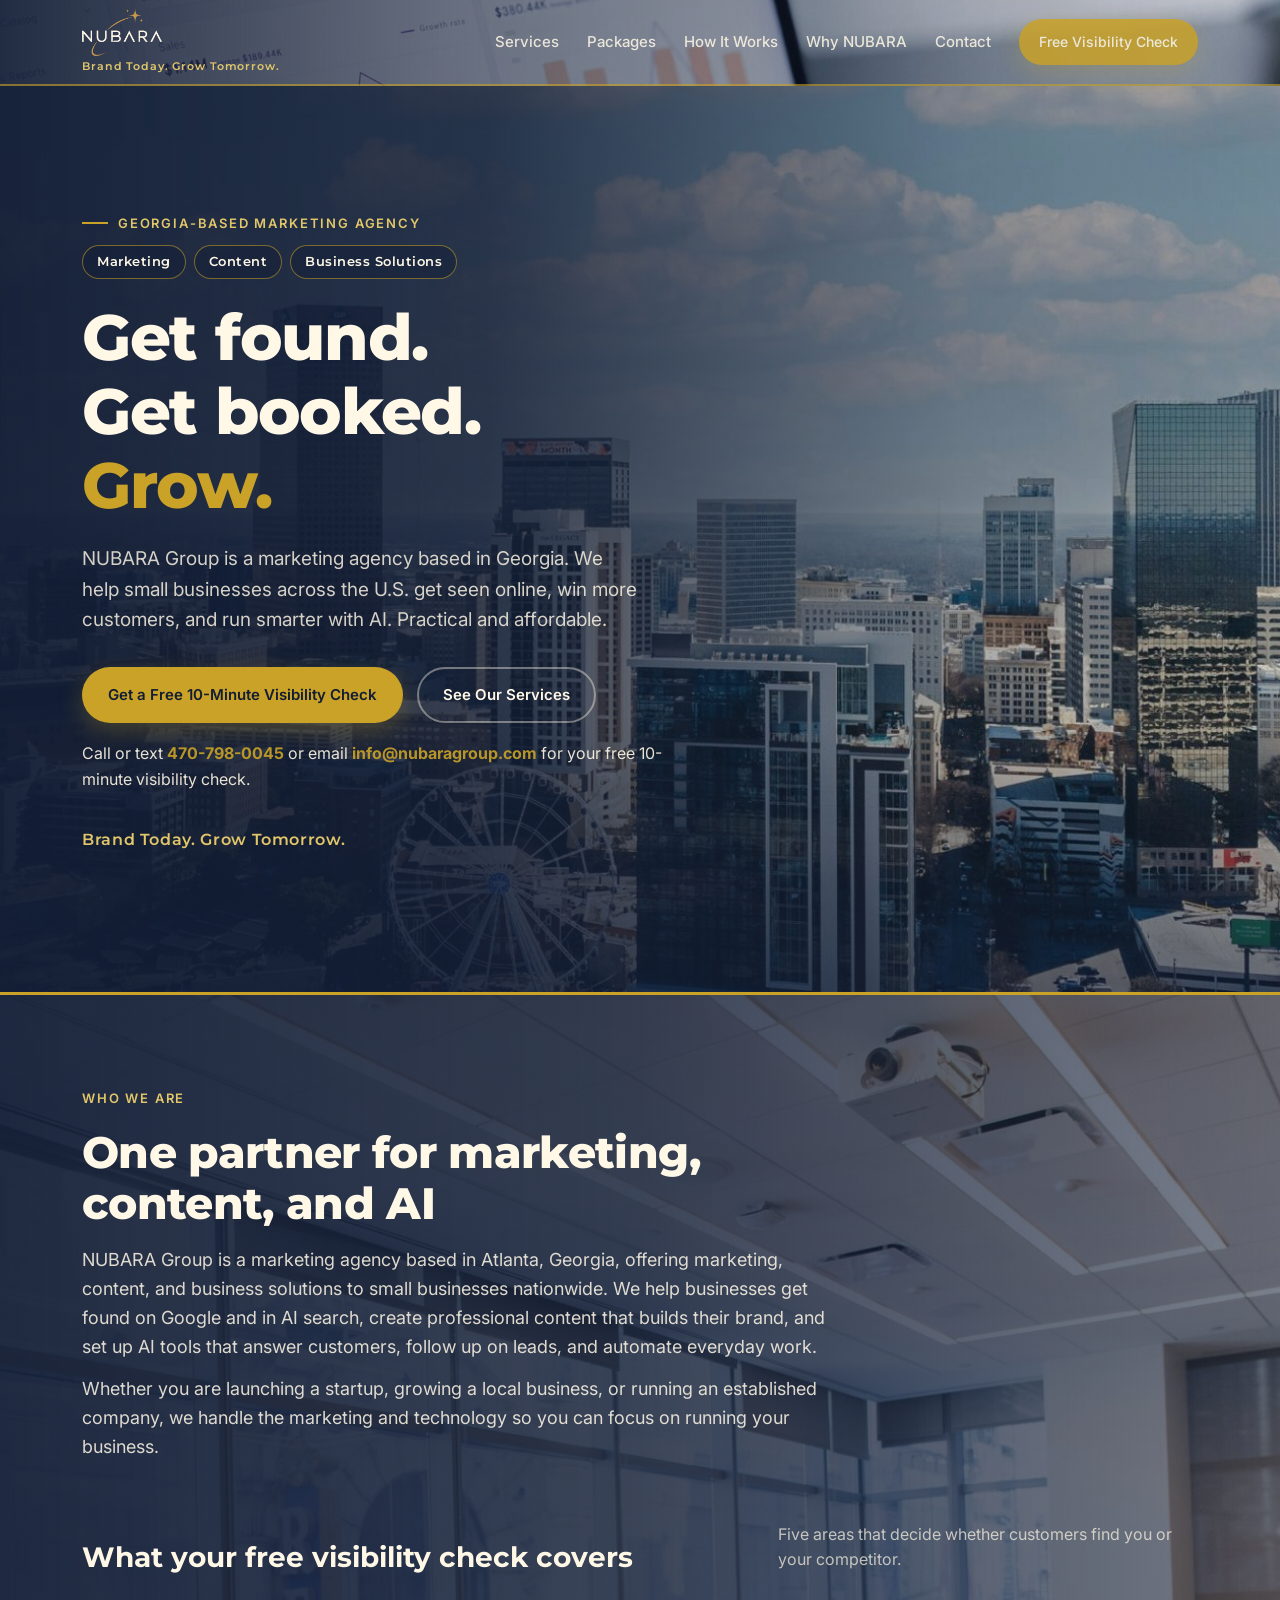
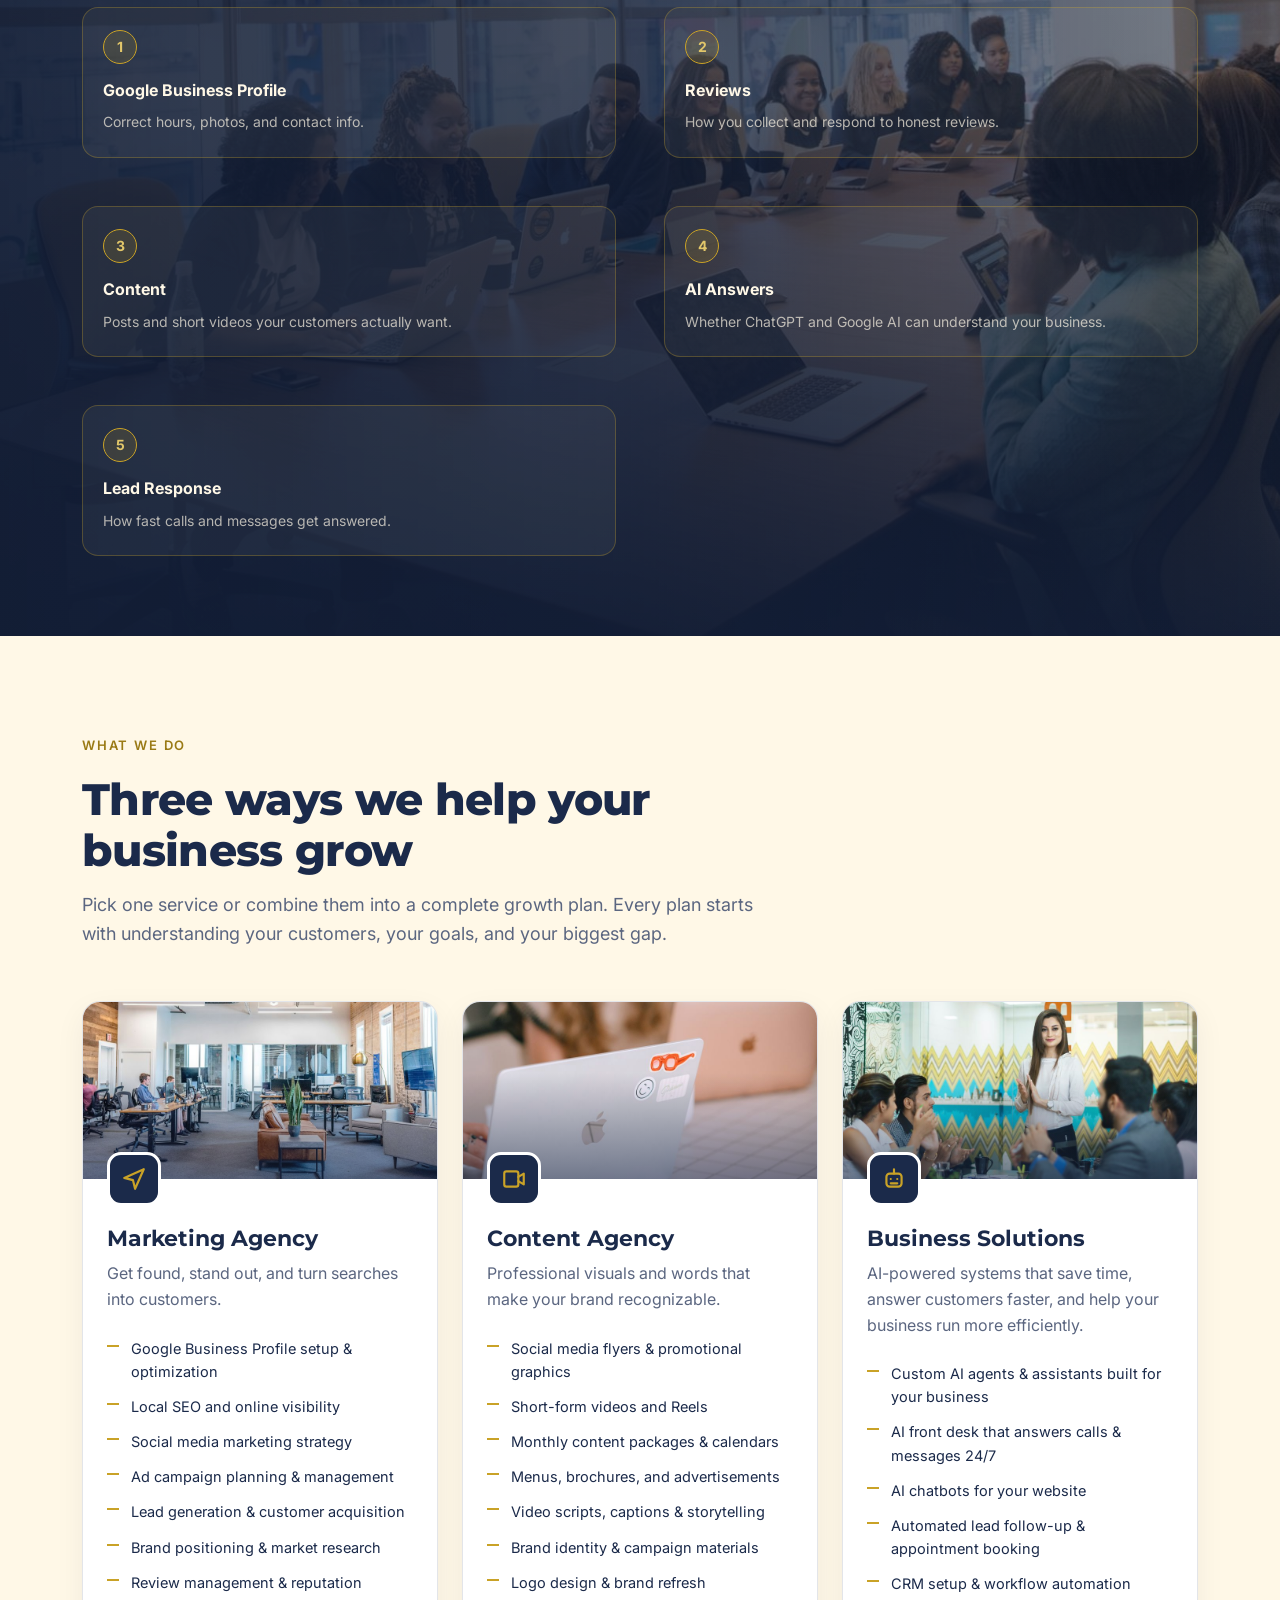
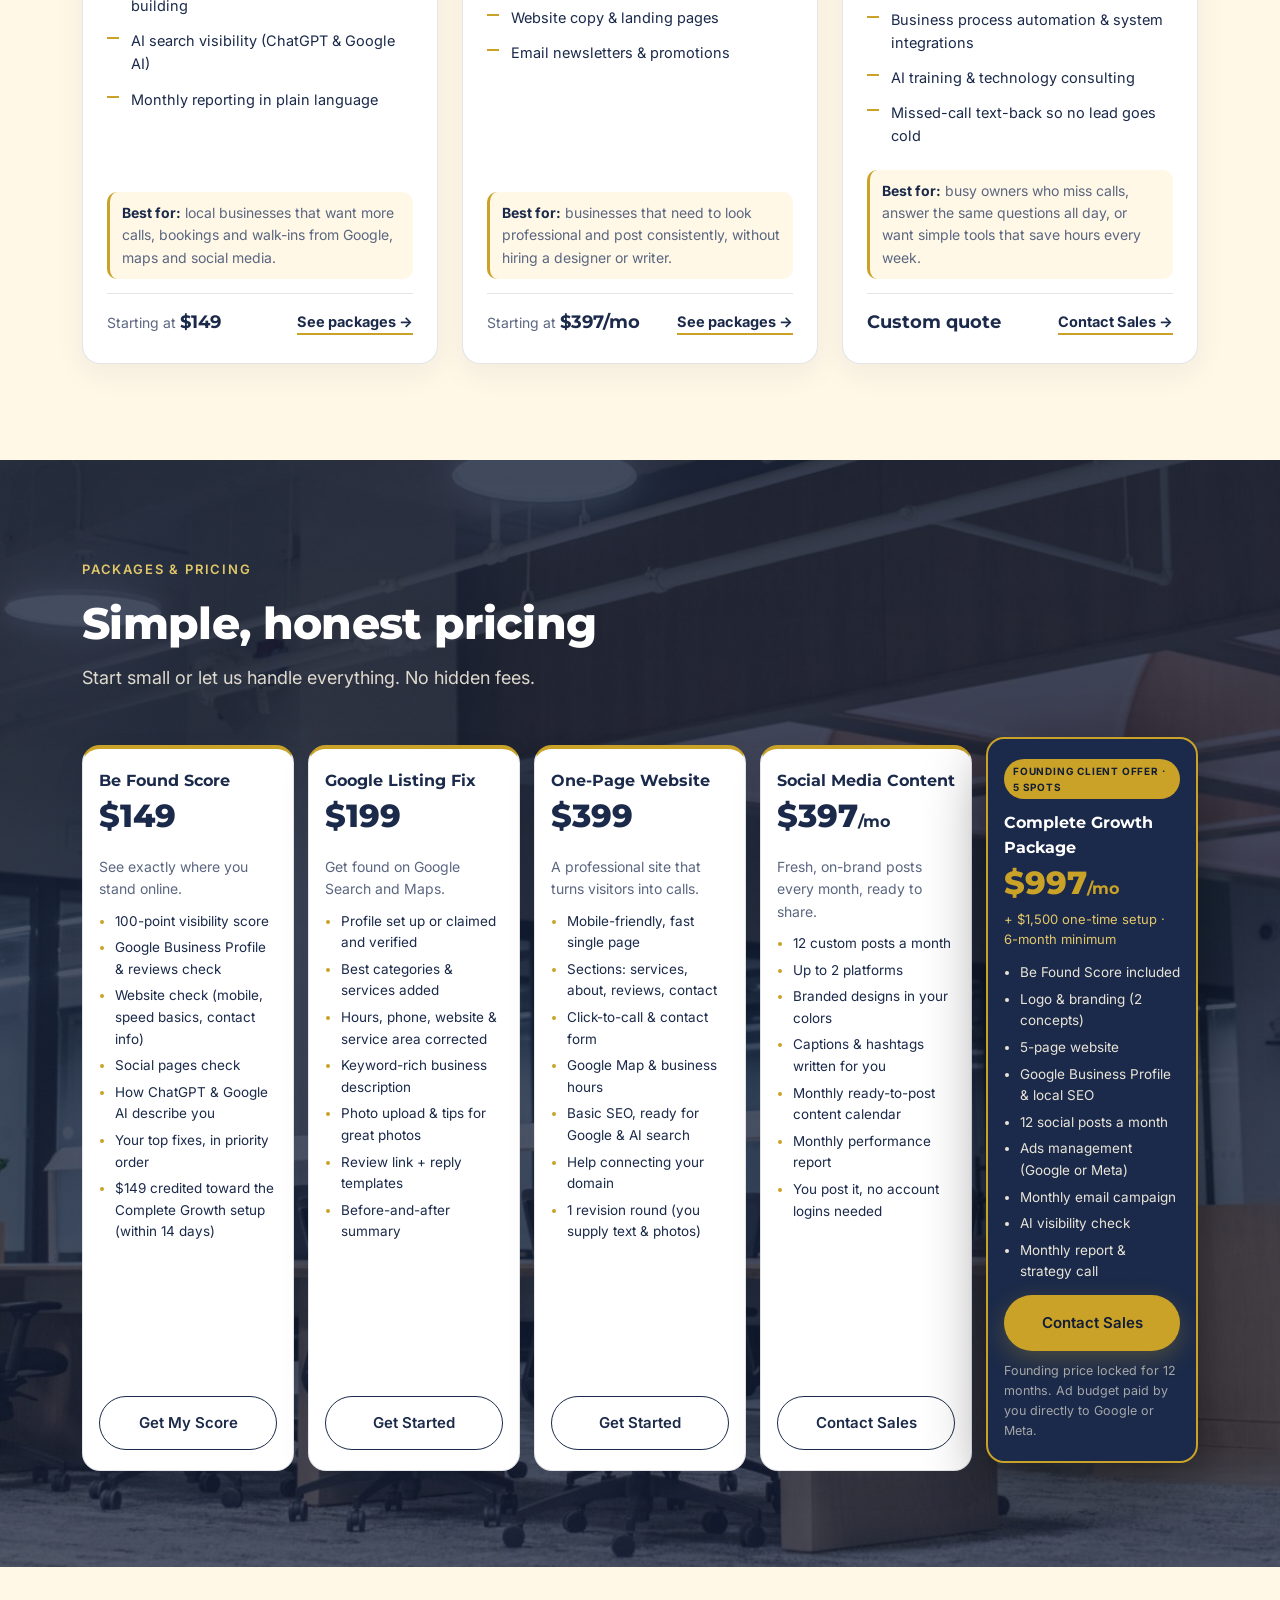
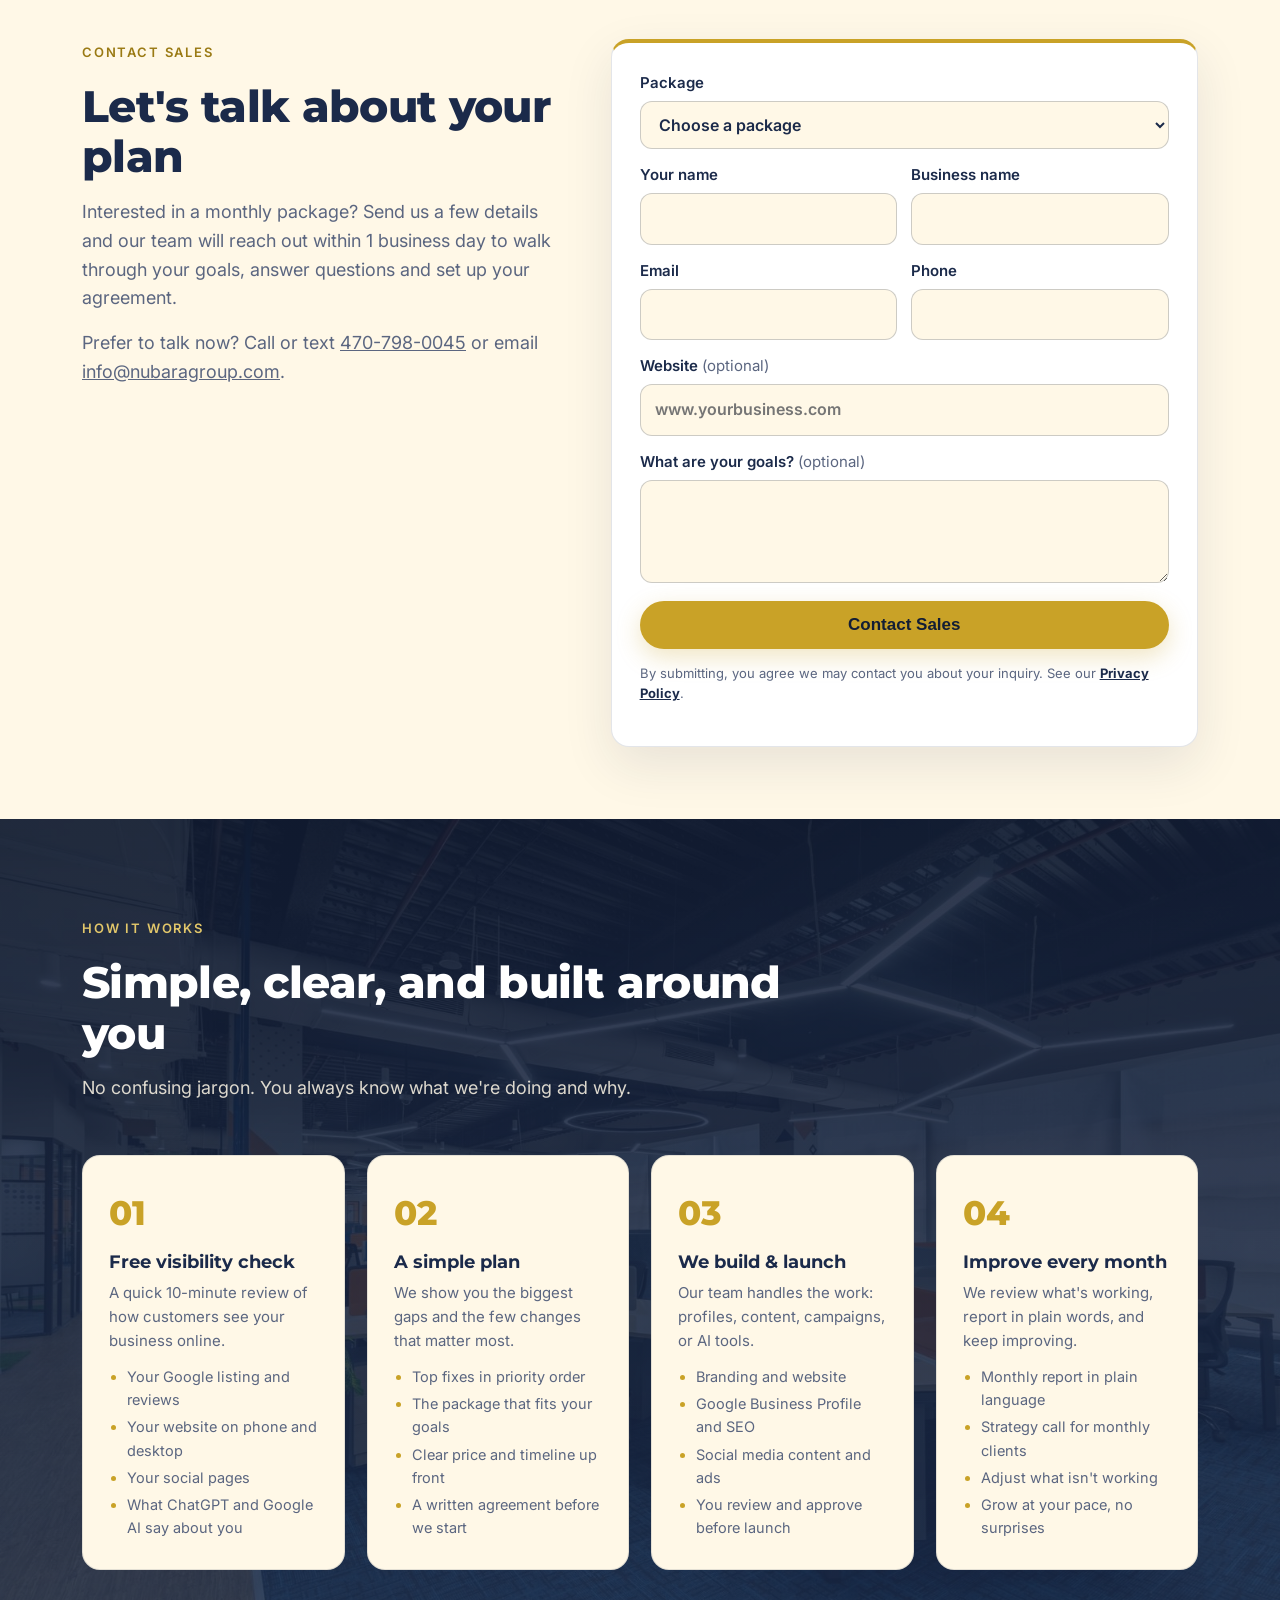
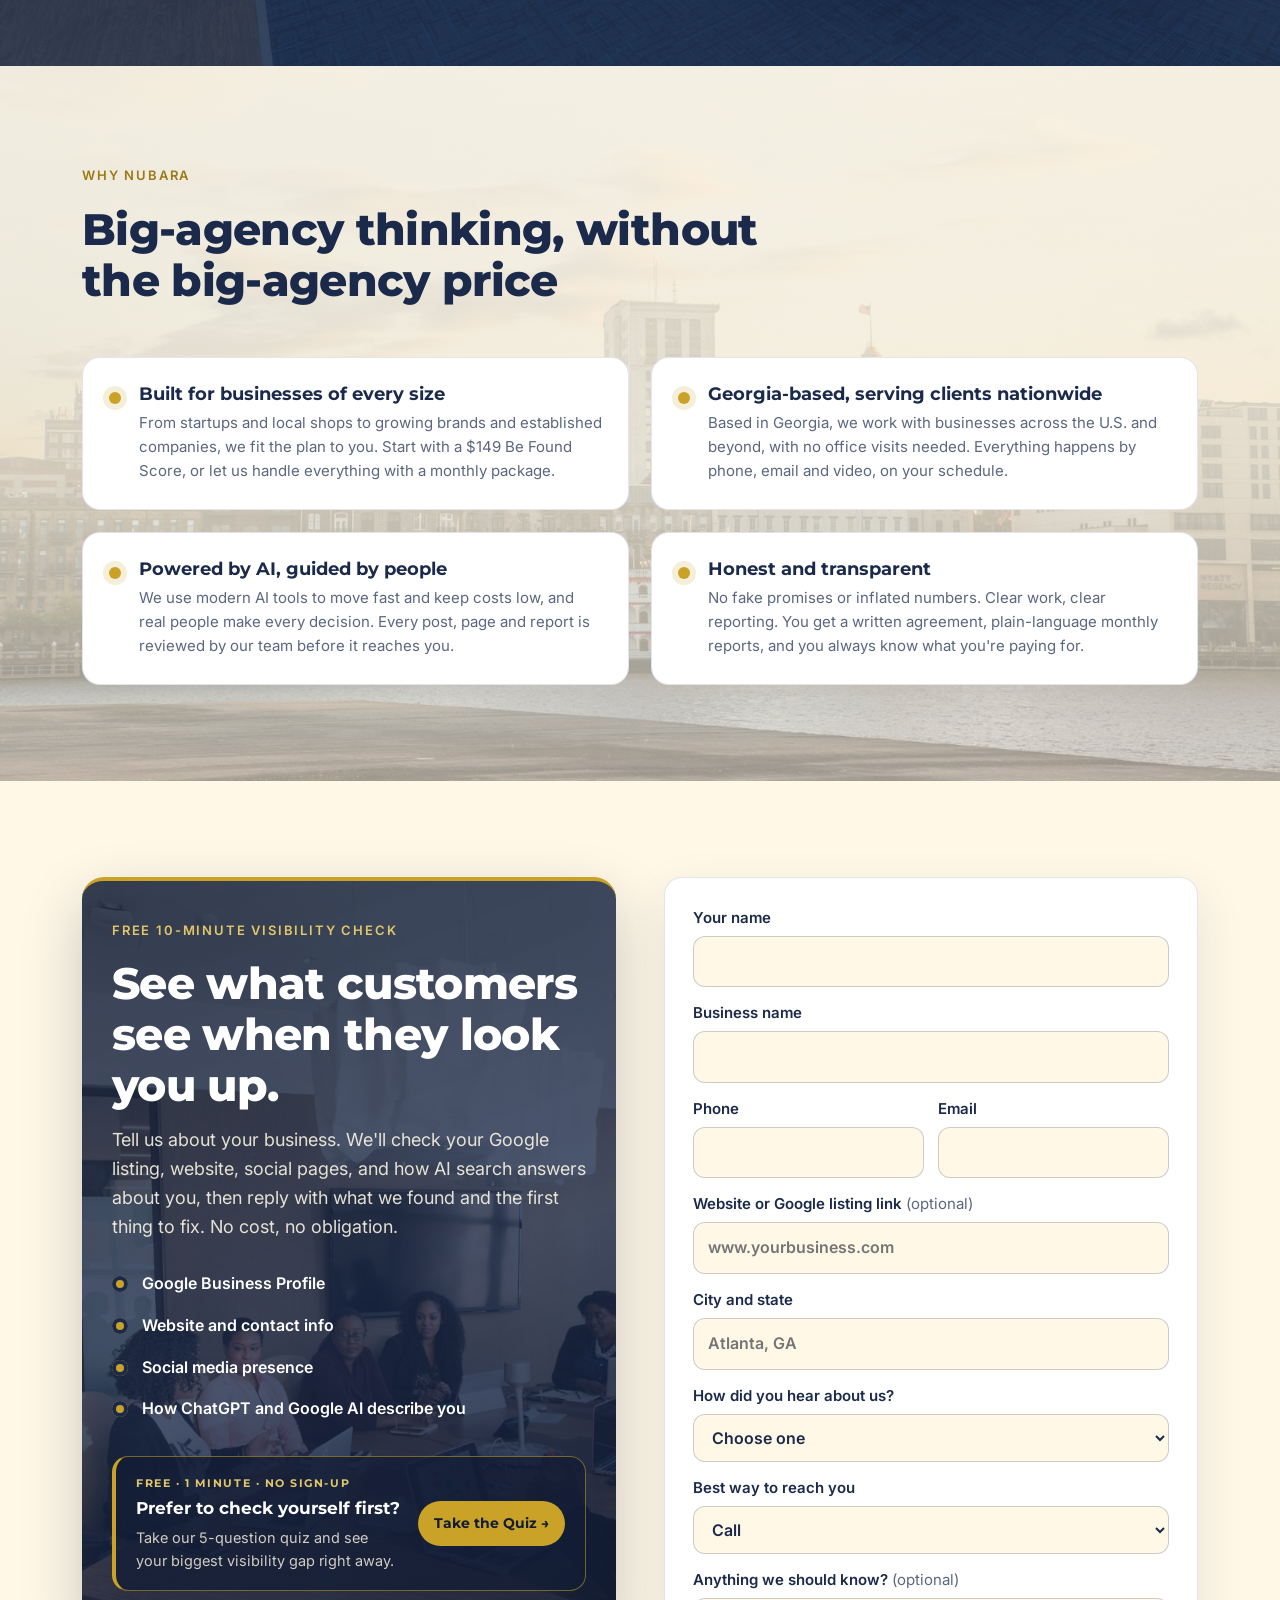
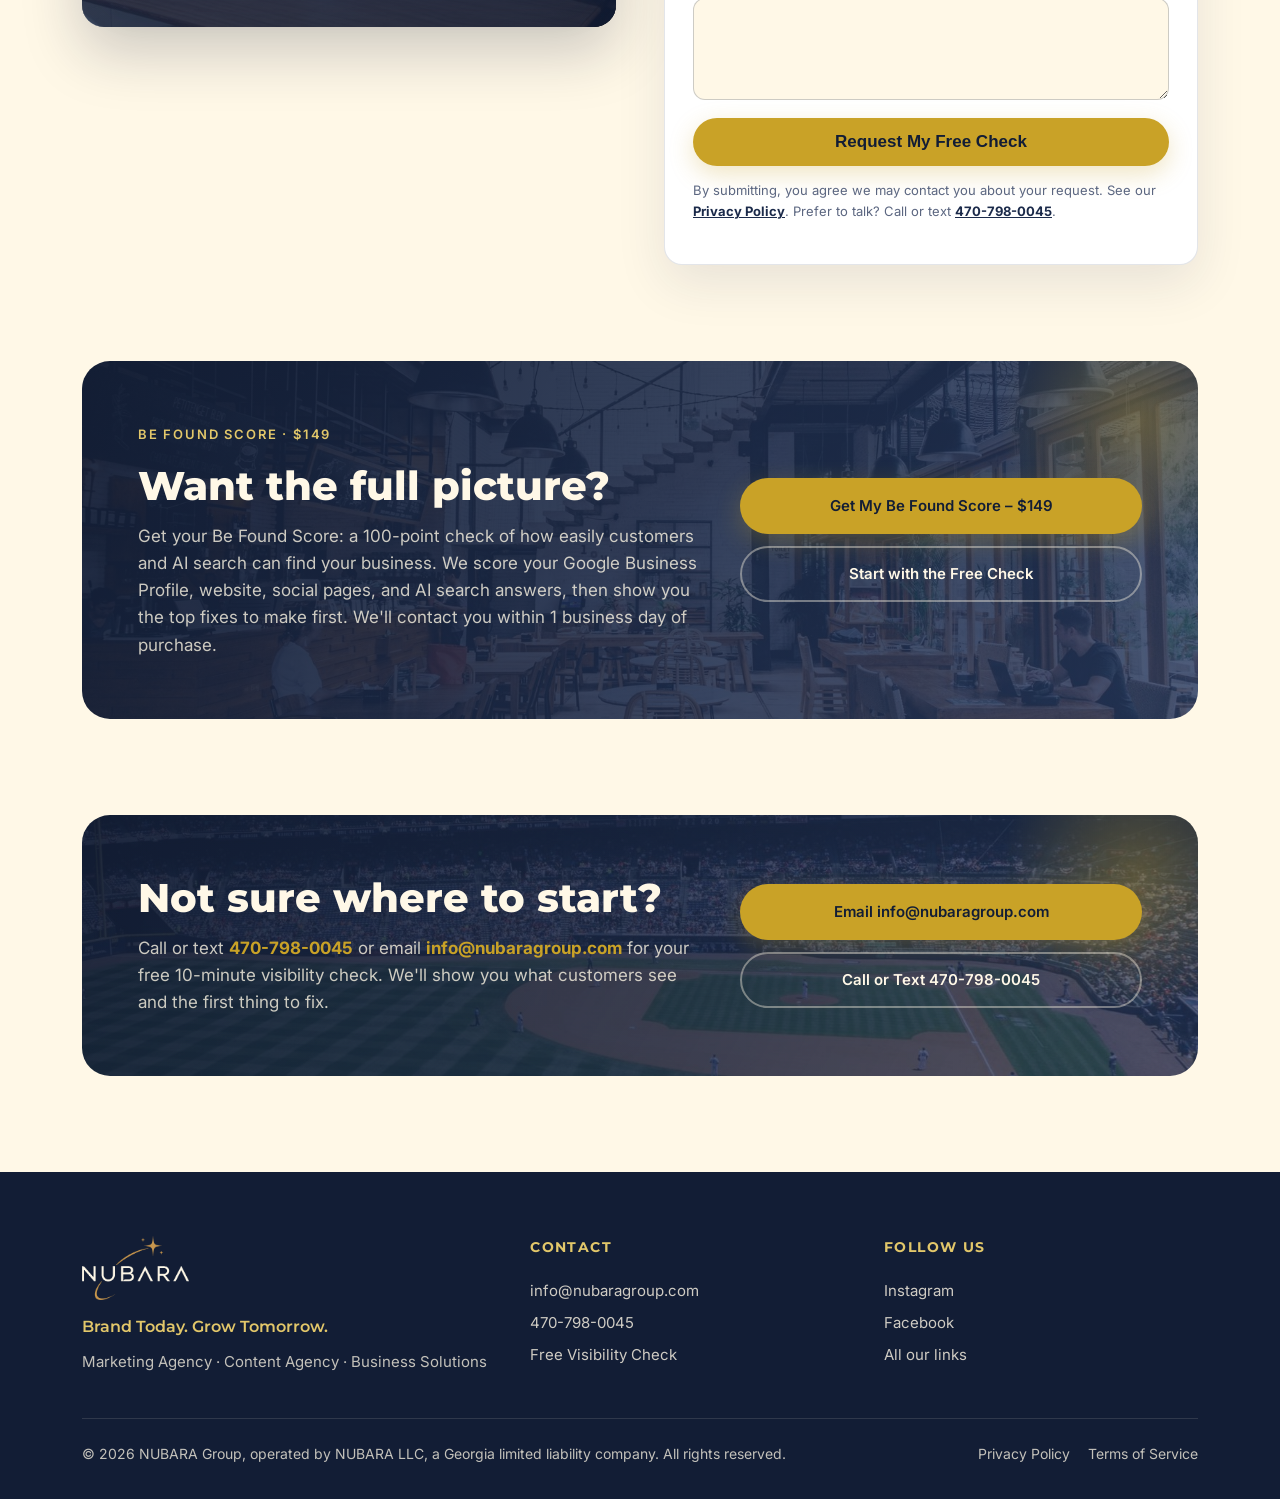
==== commit 1c7a5caf: "Services: more detail, best-for, starting prices; side by side on tablet Co-Authored-By: Claude Opus" ====
--- a/index.html
+++ b/index.html
@@ -120,7 +120,12 @@
             <li>Ad campaign planning &amp; management</li>
             <li>Lead generation &amp; customer acquisition</li>
             <li>Brand positioning &amp; market research</li>
+            <li>Review management &amp; reputation building</li>
+            <li>AI search visibility (ChatGPT &amp; Google AI)</li>
+            <li>Monthly reporting in plain language</li>
           </ul>
+          <p class="svc-best"><strong>Best for:</strong> local businesses that want more calls, bookings and walk-ins from Google, maps and social media.</p>
+          <div class="svc-foot"><span class="svc-from">Starting at <b>$149</b></span><a href="#packages">See packages &rarr;</a></div>
           </div>
         </article>
 
@@ -137,7 +142,12 @@
             <li>Menus, brochures, and advertisements</li>
             <li>Video scripts, captions &amp; storytelling</li>
             <li>Brand identity &amp; campaign materials</li>
+            <li>Logo design &amp; brand refresh</li>
+            <li>Website copy &amp; landing pages</li>
+            <li>Email newsletters &amp; promotions</li>
           </ul>
+          <p class="svc-best"><strong>Best for:</strong> businesses that need to look professional and post consistently, without hiring a designer or writer.</p>
+          <div class="svc-foot"><span class="svc-from">Starting at <b>$397/mo</b></span><a href="#packages">See packages &rarr;</a></div>
           </div>
         </article>
 
@@ -155,7 +165,10 @@
             <li>CRM setup &amp; workflow automation</li>
             <li>Business process automation &amp; system integrations</li>
             <li>AI training &amp; technology consulting</li>
+            <li>Missed-call text-back so no lead goes cold</li>
           </ul>
+          <p class="svc-best"><strong>Best for:</strong> busy owners who miss calls, answer the same questions all day, or want simple tools that save hours every week.</p>
+          <div class="svc-foot"><span class="svc-from"><b>Custom quote</b></span><a href="#sales">Contact Sales &rarr;</a></div>
           </div>
         </article>
       </div>
--- a/assets/styles.css
+++ b/assets/styles.css
@@ -367,4 +367,16 @@
 .step-list li::marker { color: var(--gold); }
 /* Tablet: keep nav on one line */
 @media (min-width: 901px) and (max-width: 1180px) { .nav-links { gap: 16px; } .nav-links a { font-size: 14px; white-space: nowrap; } .nav-links .btn { padding: 10px 14px; } .brand-tag { font-size: 10px; } }
-
+/* Services: side by side with more detail */
+.service { display: flex; flex-direction: column; }
+.service-body { display: flex; flex-direction: column; flex: 1; padding: 0 24px 26px; }
+.service ul { flex: 1; }
+.service li { font-size: 14.5px; padding: 6px 0 6px 24px; }
+.svc-best { font-size: 14px; color: var(--muted); background: var(--cream); border-left: 3px solid var(--gold); border-radius: 10px; padding: 10px 12px; margin: 16px 0 14px !important; }
+.svc-best strong { color: var(--navy); }
+.svc-foot { display: flex; align-items: center; justify-content: space-between; gap: 10px; border-top: 1px solid var(--line); padding-top: 14px; }
+.svc-from { font-size: 14px; color: var(--muted); }
+.svc-from b { font-family: "Montserrat", sans-serif; font-size: 18px; color: var(--navy); }
+.svc-foot a { font-weight: 700; font-size: 14.5px; color: var(--navy); text-decoration: none; border-bottom: 2px solid var(--gold); }
+@media (max-width: 960px) and (min-width: 700px) { .services-grid { grid-template-columns: repeat(3, 1fr); gap: 14px; } .service-body { padding: 0 16px 20px; } .service h3 { font-size: 19px; } .service li { font-size: 13.5px; } }
+
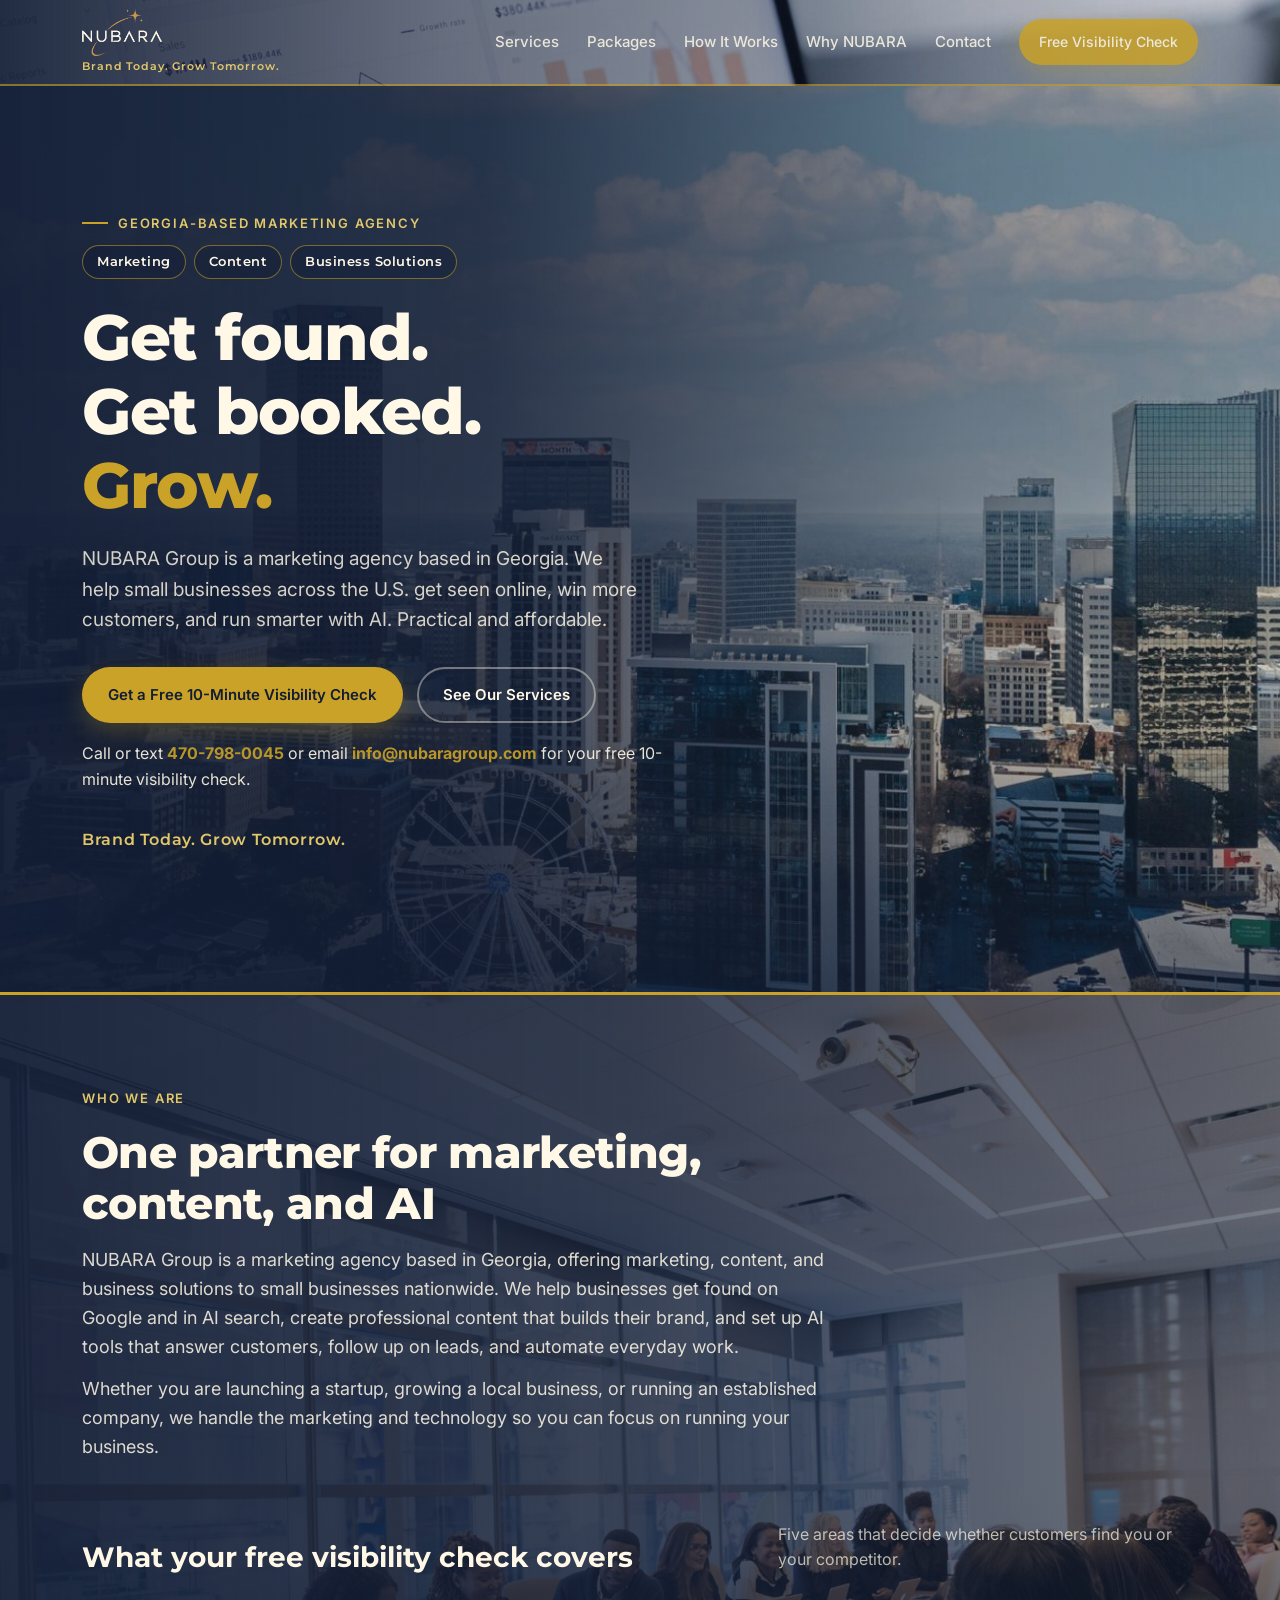
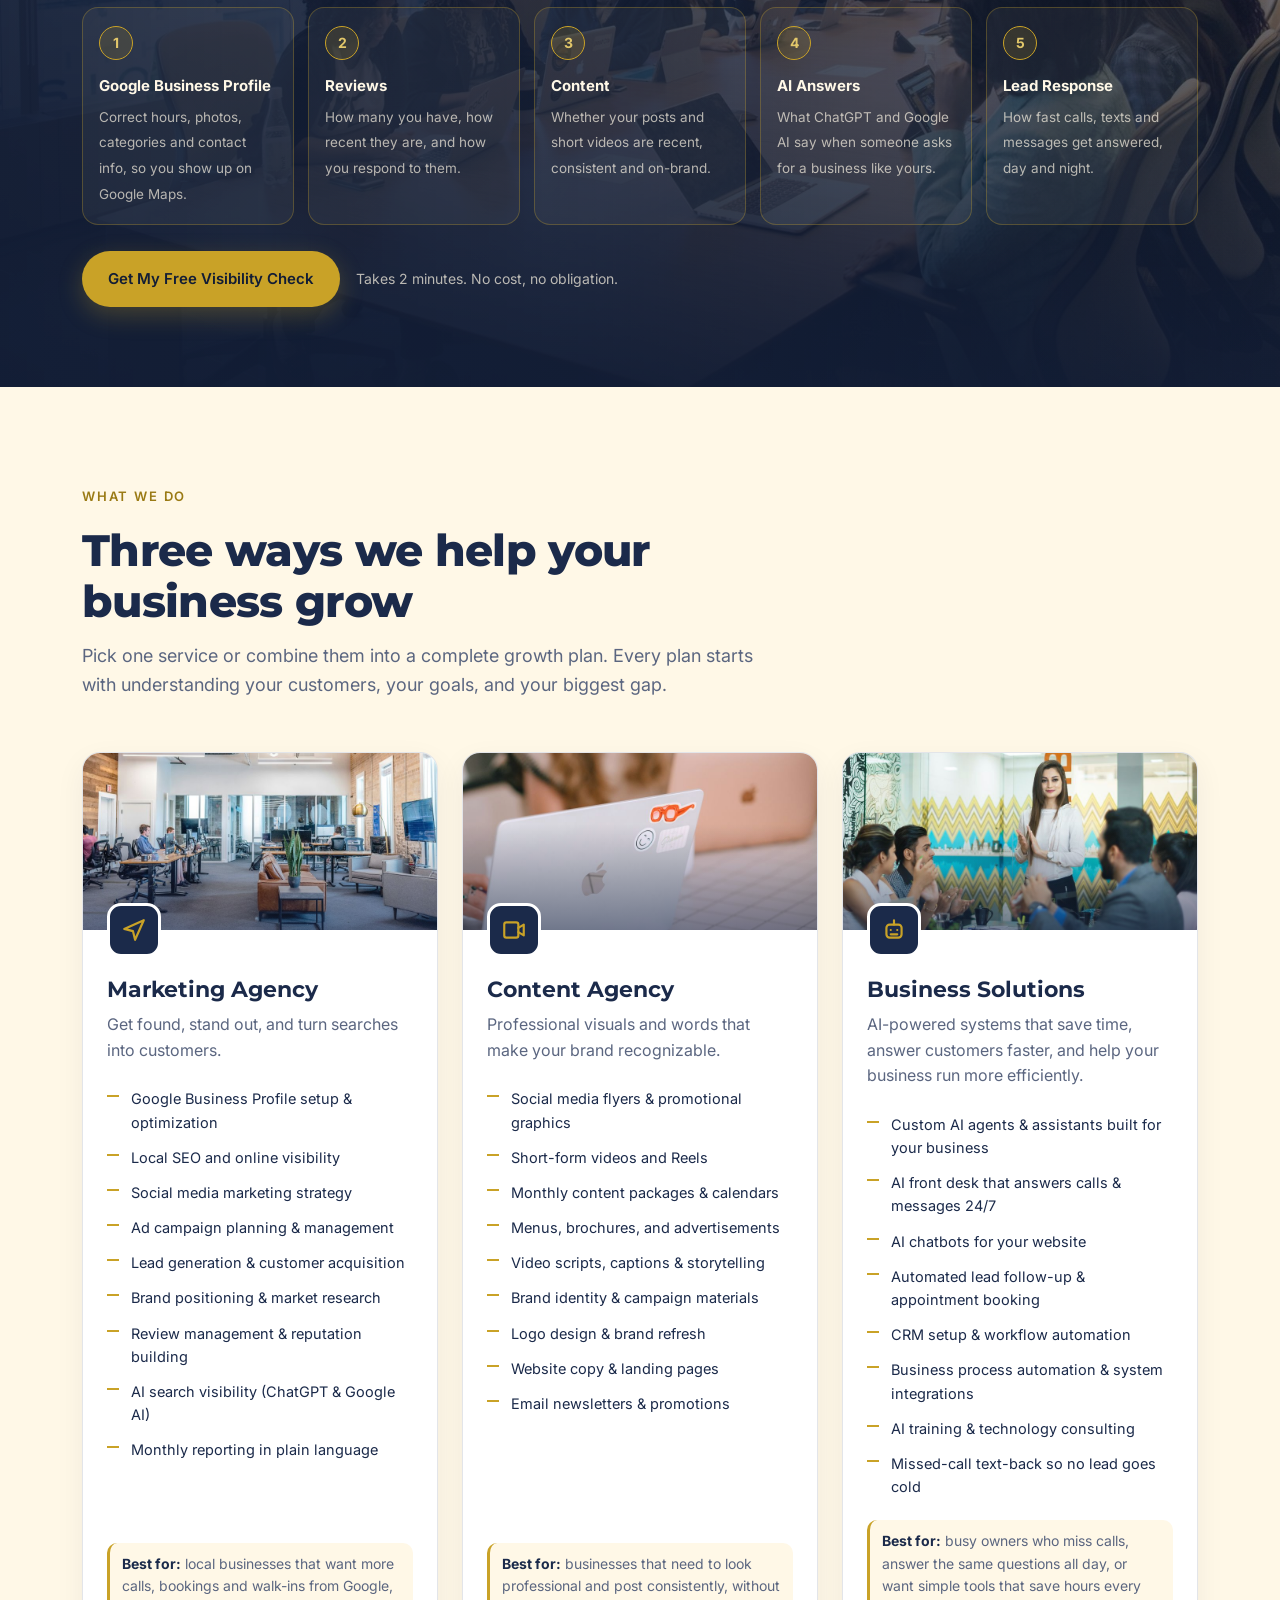
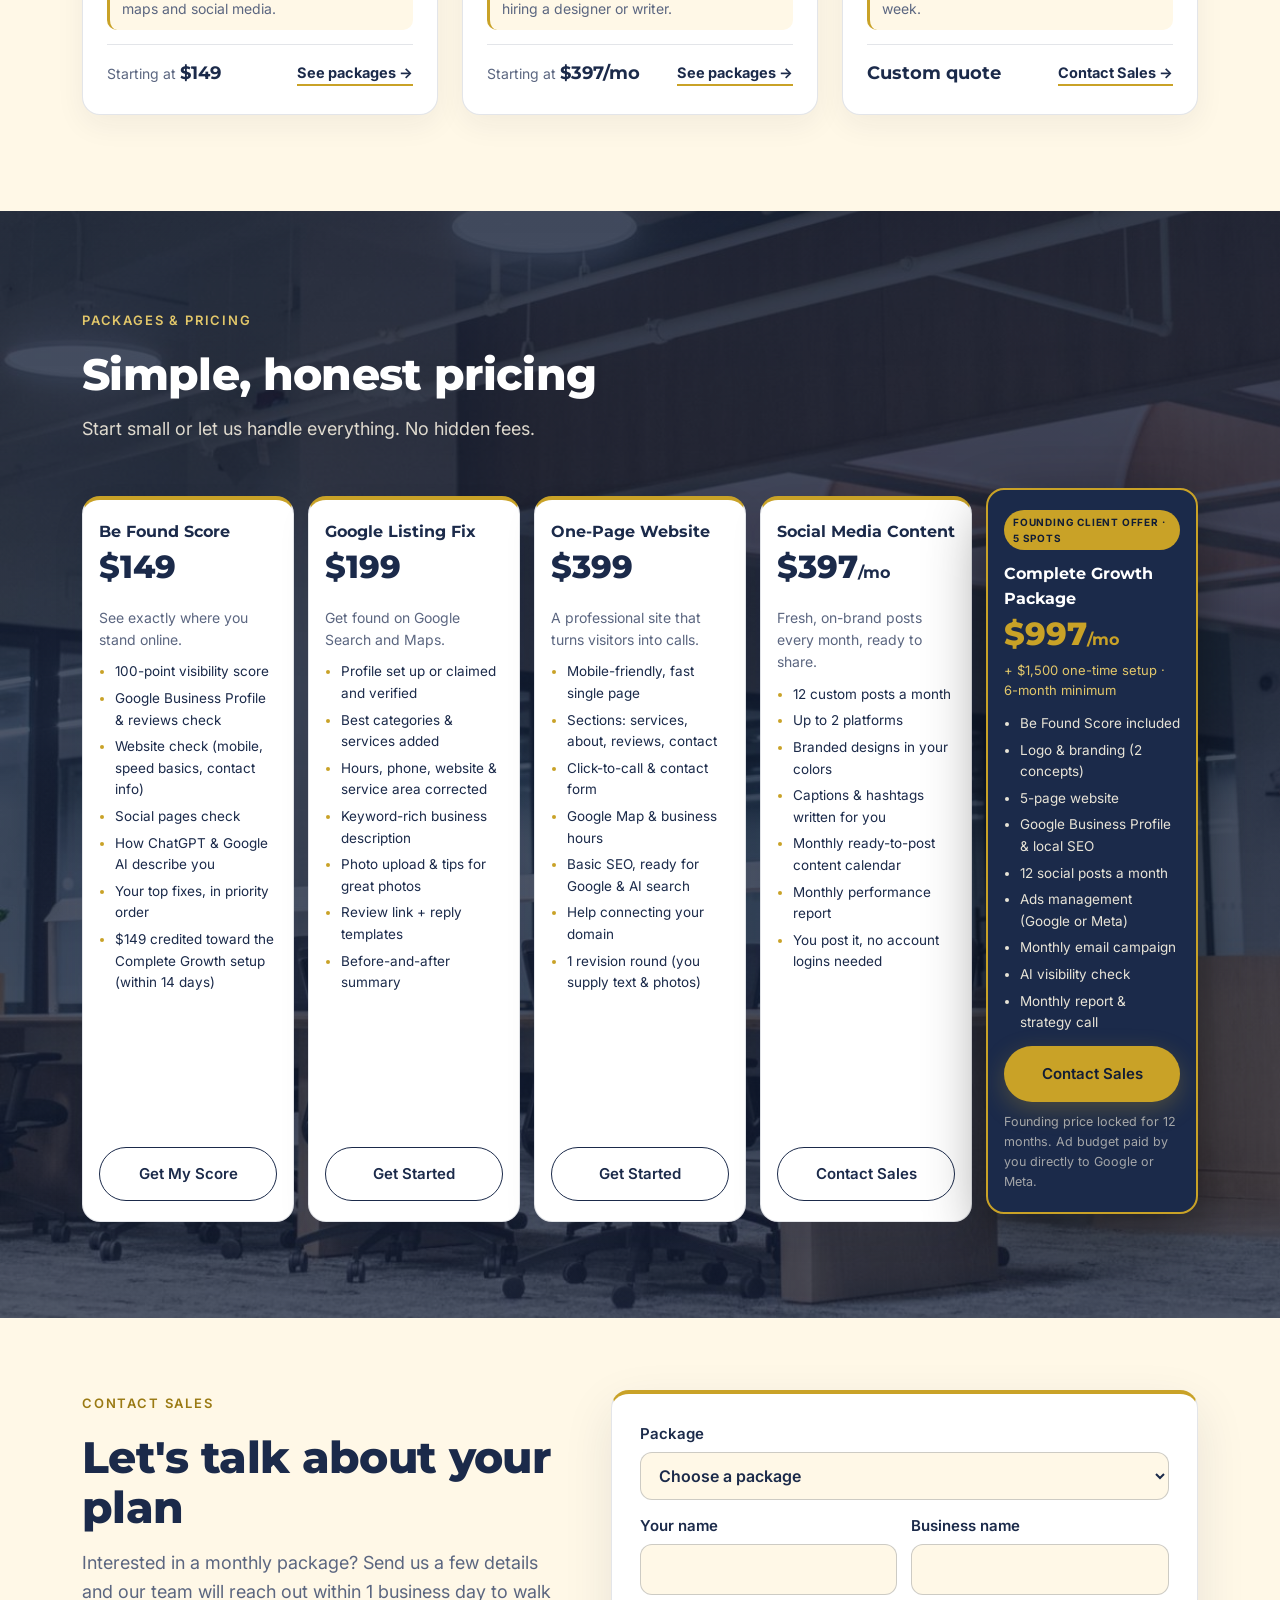
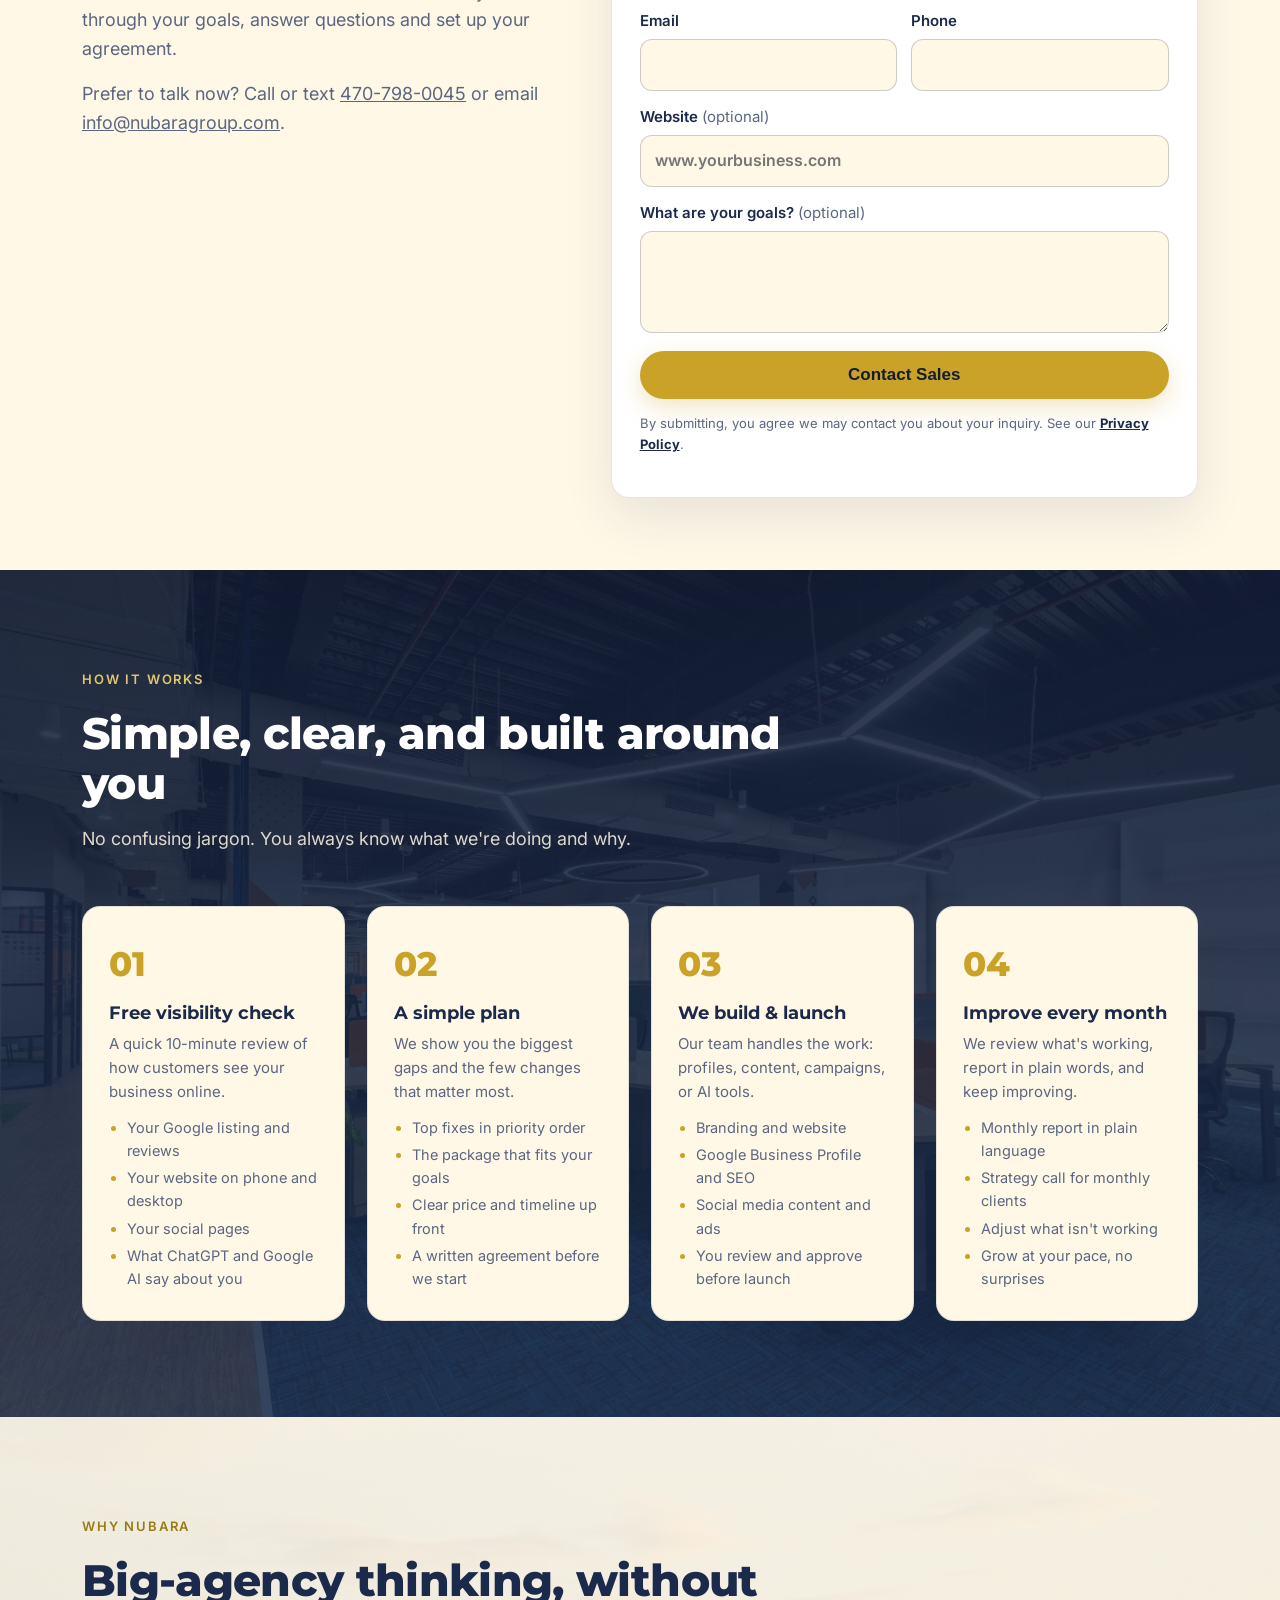
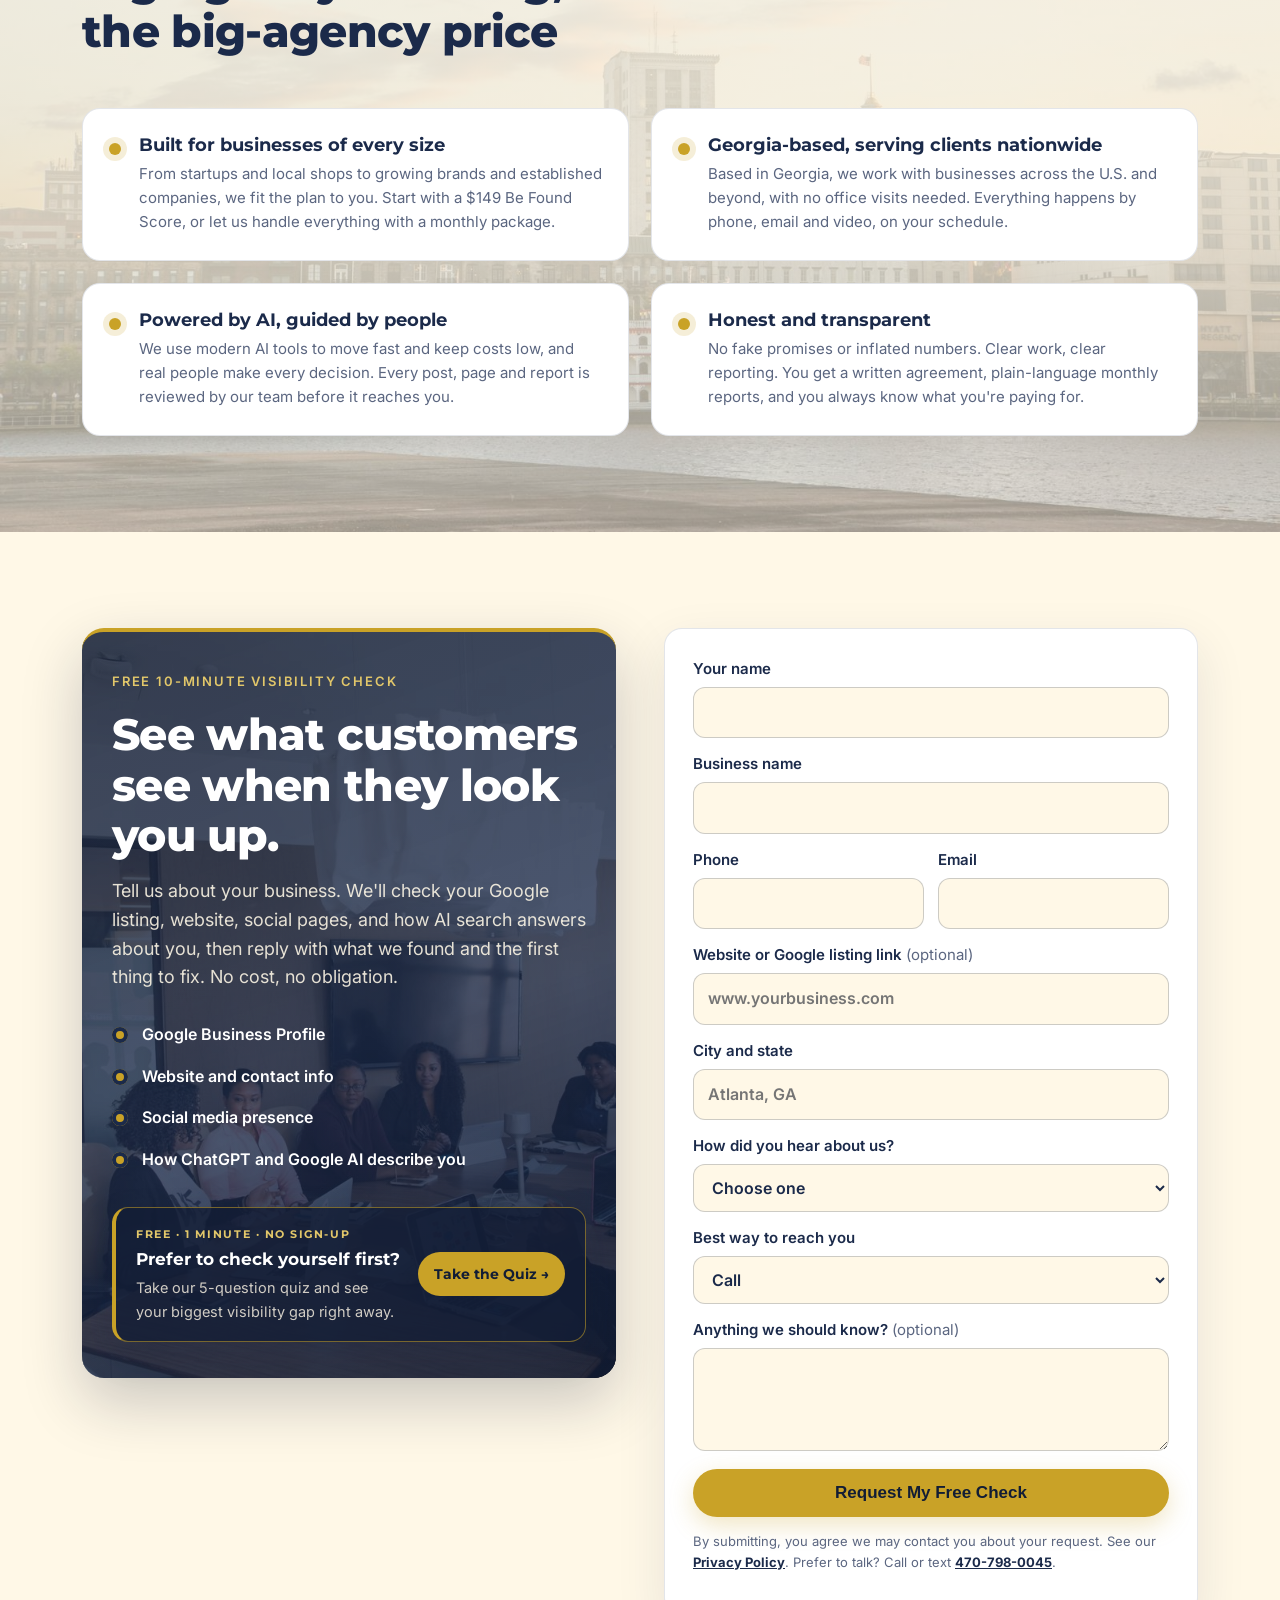
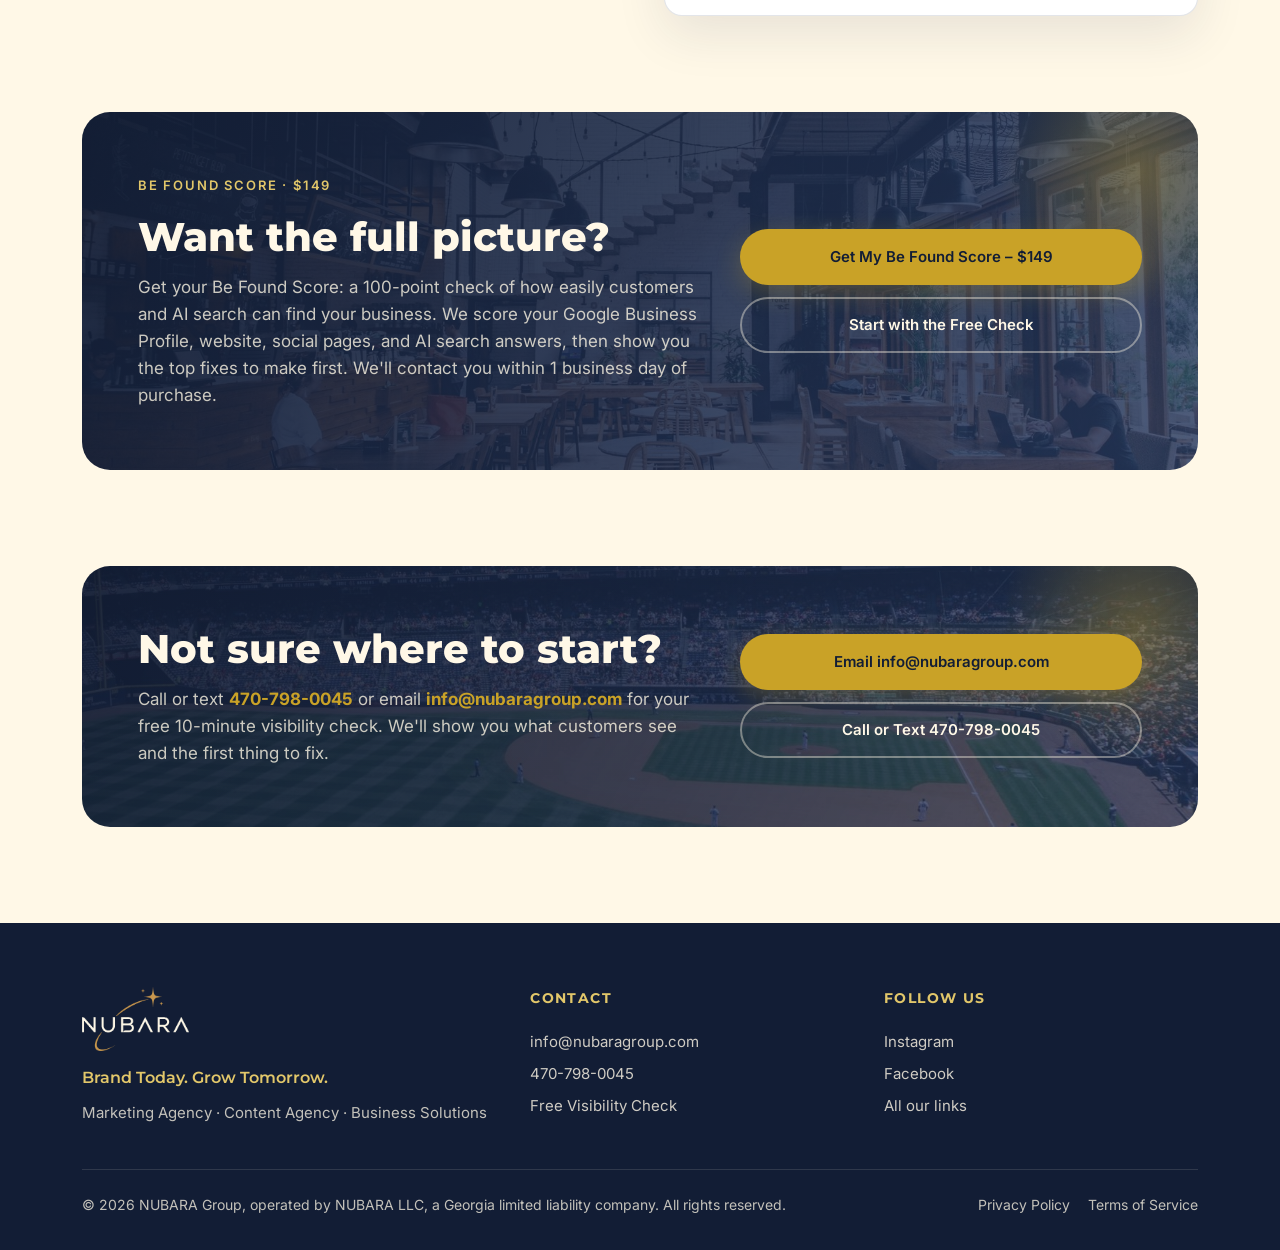
==== commit 15873e3e: "Free check strip: 5 tiles side by side, more detail, CTA button; tablet nav fix Co-Authored-By: Clau" ====
--- a/index.html
+++ b/index.html
@@ -81,19 +81,21 @@
       <div class="about-block">
         <span class="eyebrow">Who We Are</span>
         <h2>One partner for marketing, content, and AI</h2>
-        <p>NUBARA Group is a marketing agency based in Atlanta, Georgia, offering marketing, content, and business solutions to small businesses nationwide. We help businesses get found on Google and in AI search, create professional content that builds their brand, and set up AI tools that answer customers, follow up on leads, and automate everyday work.</p>
+        <p>NUBARA Group is a marketing agency based in Georgia, offering marketing, content, and business solutions to small businesses nationwide. We help businesses get found on Google and in AI search, create professional content that builds their brand, and set up AI tools that answer customers, follow up on leads, and automate everyday work.</p>
         <p>Whether you are launching a startup, growing a local business, or running an established company, we handle the marketing and technology so you can focus on running your business.</p>
       </div>
       <div class="check-strip-head">
         <h3>What your free visibility check covers</h3>
         <p>Five areas that decide whether customers find you or your competitor.</p>
       </div>
-      <div class="check-grid">
-        <div class="check-tile"><div class="check-num">1</div><strong>Google Business Profile</strong><span>Correct hours, photos, and contact info.</span></div>
-        <div class="check-tile"><div class="check-num">2</div><strong>Reviews</strong><span>How you collect and respond to honest reviews.</span></div>
-        <div class="check-tile"><div class="check-num">3</div><strong>Content</strong><span>Posts and short videos your customers actually want.</span></div>
-        <div class="check-tile"><div class="check-num">4</div><strong>AI Answers</strong><span>Whether ChatGPT and Google AI can understand your business.</span></div>
-        <div class="check-tile"><div class="check-num">5</div><strong>Lead Response</strong><span>How fast calls and messages get answered.</span></div>
+      <div class="cs-grid">
+        <div class="check-tile"><div class="check-num">1</div><strong>Google Business Profile</strong><span>Correct hours, photos, categories and contact info, so you show up on Google Maps.</span></div>
+        <div class="check-tile"><div class="check-num">2</div><strong>Reviews</strong><span>How many you have, how recent they are, and how you respond to them.</span></div>
+        <div class="check-tile"><div class="check-num">3</div><strong>Content</strong><span>Whether your posts and short videos are recent, consistent and on-brand.</span></div>
+        <div class="check-tile"><div class="check-num">4</div><strong>AI Answers</strong><span>What ChatGPT and Google AI say when someone asks for a business like yours.</span></div>
+        <div class="check-tile"><div class="check-num">5</div><strong>Lead Response</strong><span>How fast calls, texts and messages get answered, day and night.</span></div>
+      </div>
+      <div class="cs-cta"><a class="btn btn-gold" href="#check">Get My Free Visibility Check</a><span>Takes 2 minutes. No cost, no obligation.</span></div>
       </div>
     </div>
   </section>
--- a/assets/styles.css
+++ b/assets/styles.css
@@ -379,4 +379,16 @@
 .svc-from b { font-family: "Montserrat", sans-serif; font-size: 18px; color: var(--navy); }
 .svc-foot a { font-weight: 700; font-size: 14.5px; color: var(--navy); text-decoration: none; border-bottom: 2px solid var(--gold); }
 @media (max-width: 960px) and (min-width: 700px) { .services-grid { grid-template-columns: repeat(3, 1fr); gap: 14px; } .service-body { padding: 0 16px 20px; } .service h3 { font-size: 19px; } .service li { font-size: 13.5px; } }
-
+/* Free check strip: 5 short tiles side by side */
+.cs-grid { display: grid; grid-template-columns: repeat(5, 1fr); gap: 14px; }
+.cs-grid .check-tile { padding: 18px 16px; }
+.cs-grid .check-tile strong { font-size: 15px; }
+.cs-grid .check-tile span { font-size: 13.5px; line-height: 1.45; }
+.cs-cta { display: flex; align-items: center; gap: 16px; flex-wrap: wrap; margin-top: 26px; }
+.cs-cta span { color: rgba(255, 248, 231, .7); font-size: 14px; }
+@media (max-width: 960px) { .cs-grid { gap: 10px; } .cs-grid .check-tile { padding: 14px 12px; } .cs-grid .check-tile strong { font-size: 14px; } .cs-grid .check-tile span { font-size: 12.5px; } }
+@media (max-width: 760px) { .cs-grid { grid-template-columns: 1fr 1fr; } }
+@media (max-width: 420px) { .cs-grid { grid-template-columns: 1fr; } }
+/* Tablet nav: keep on one line (761-1180px) */
+@media (min-width: 761px) and (max-width: 1180px) { .nav-links { gap: 14px; } .nav-links a { font-size: 13.5px; white-space: nowrap; } .nav-links .btn { padding: 9px 12px; } .brand img { height: 34px; } .brand-tag { font-size: 9.5px; } }
+
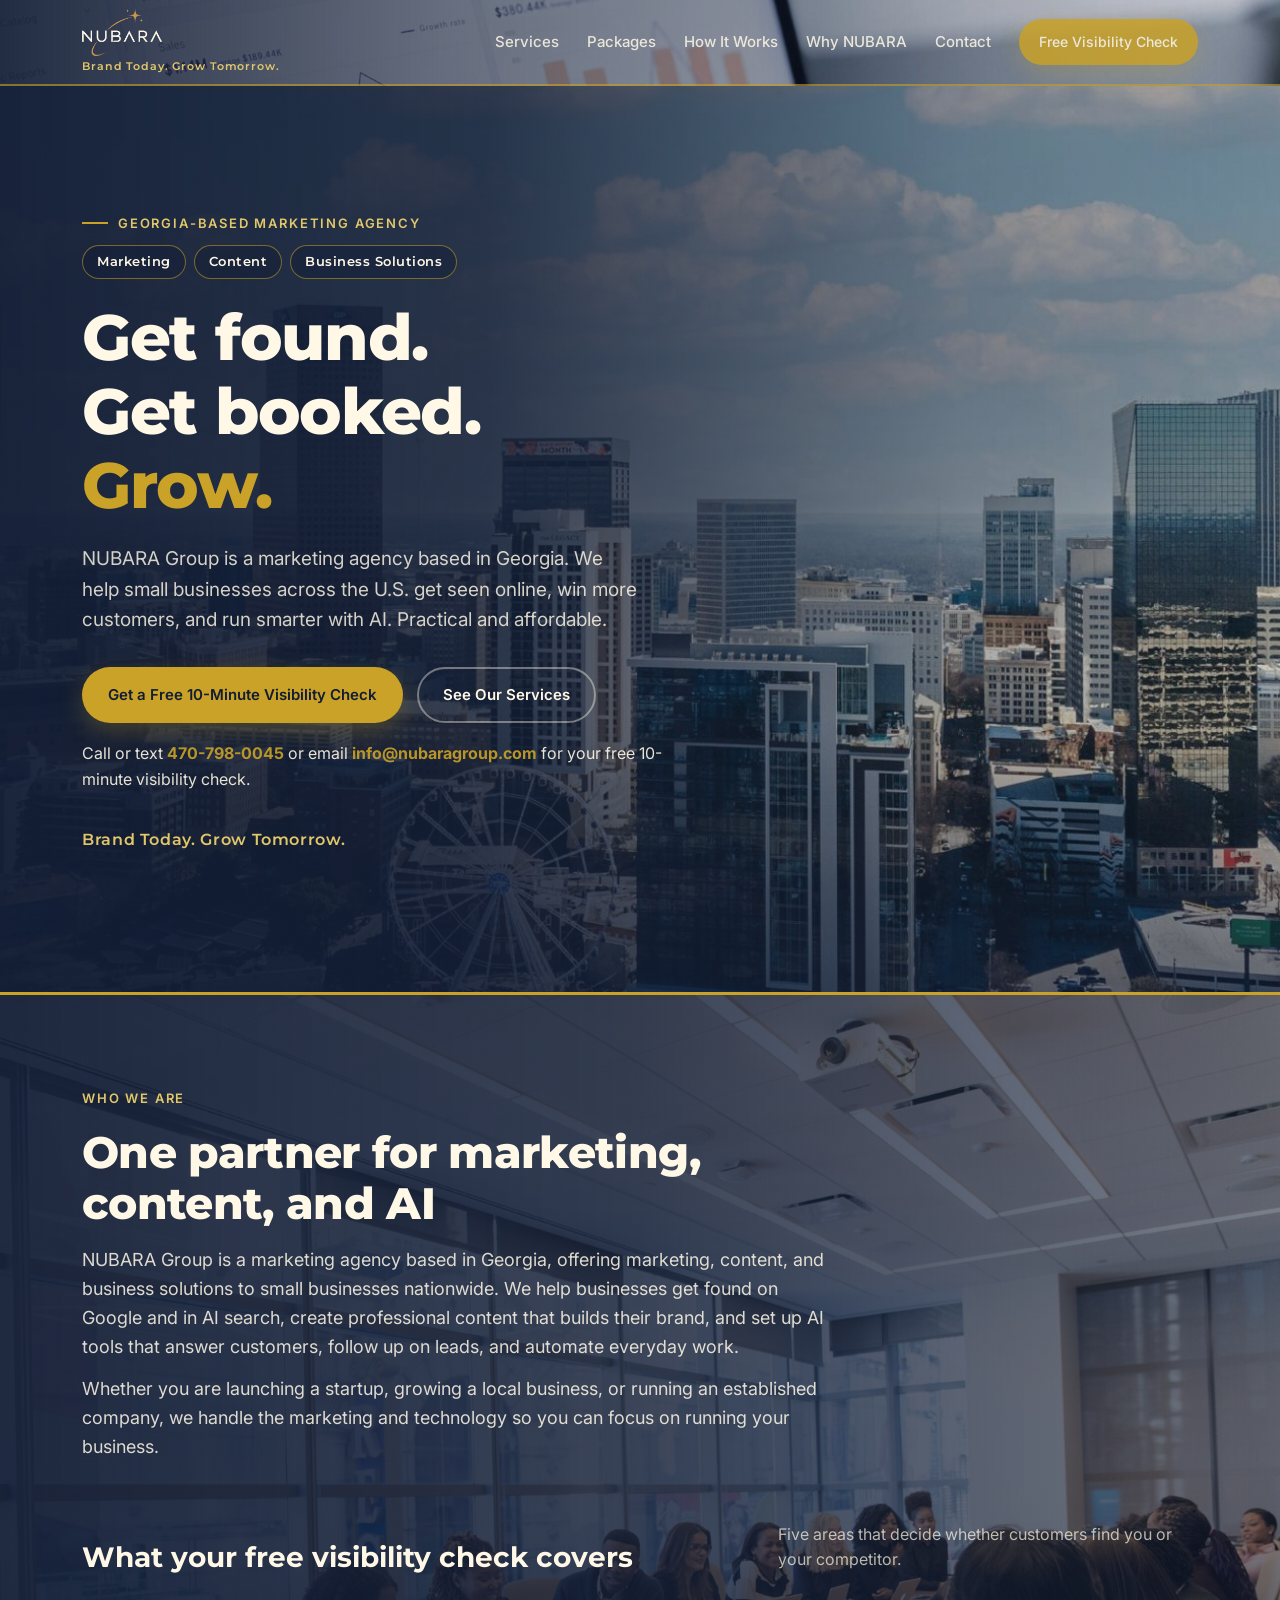
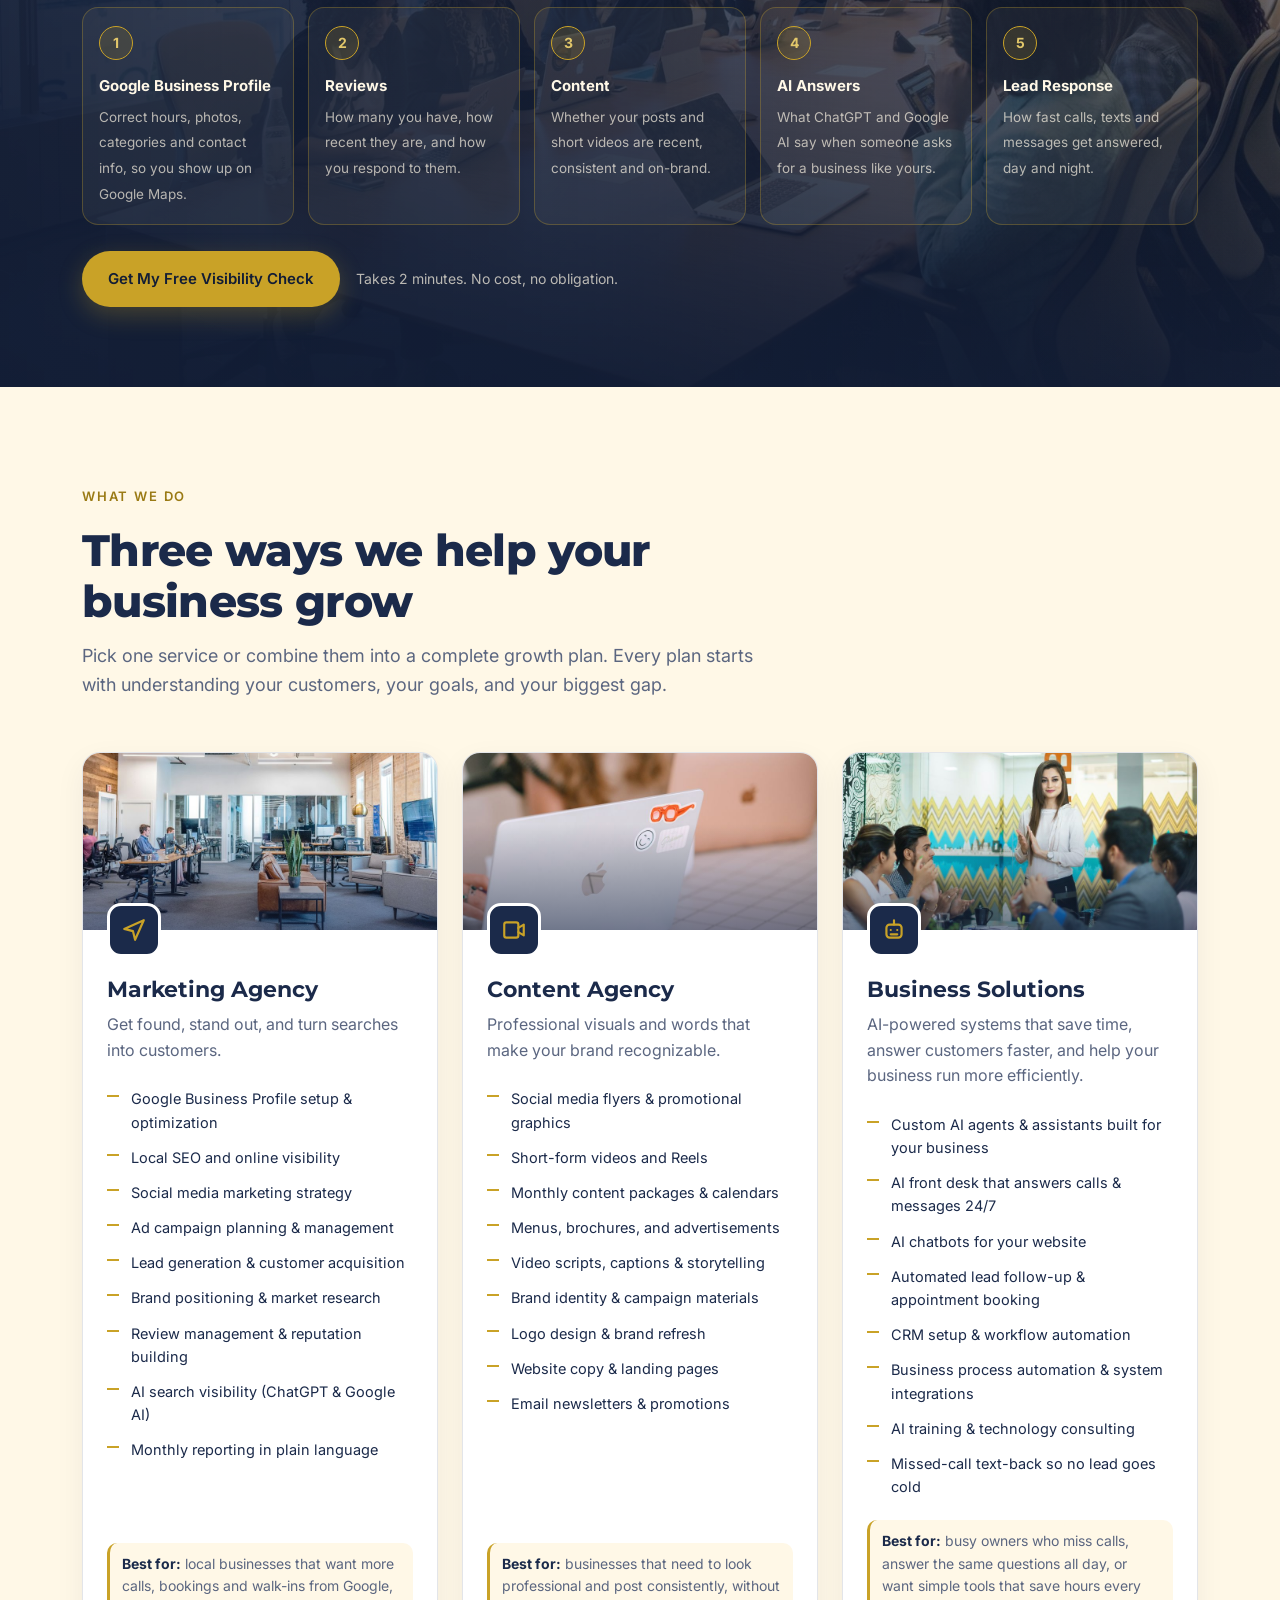
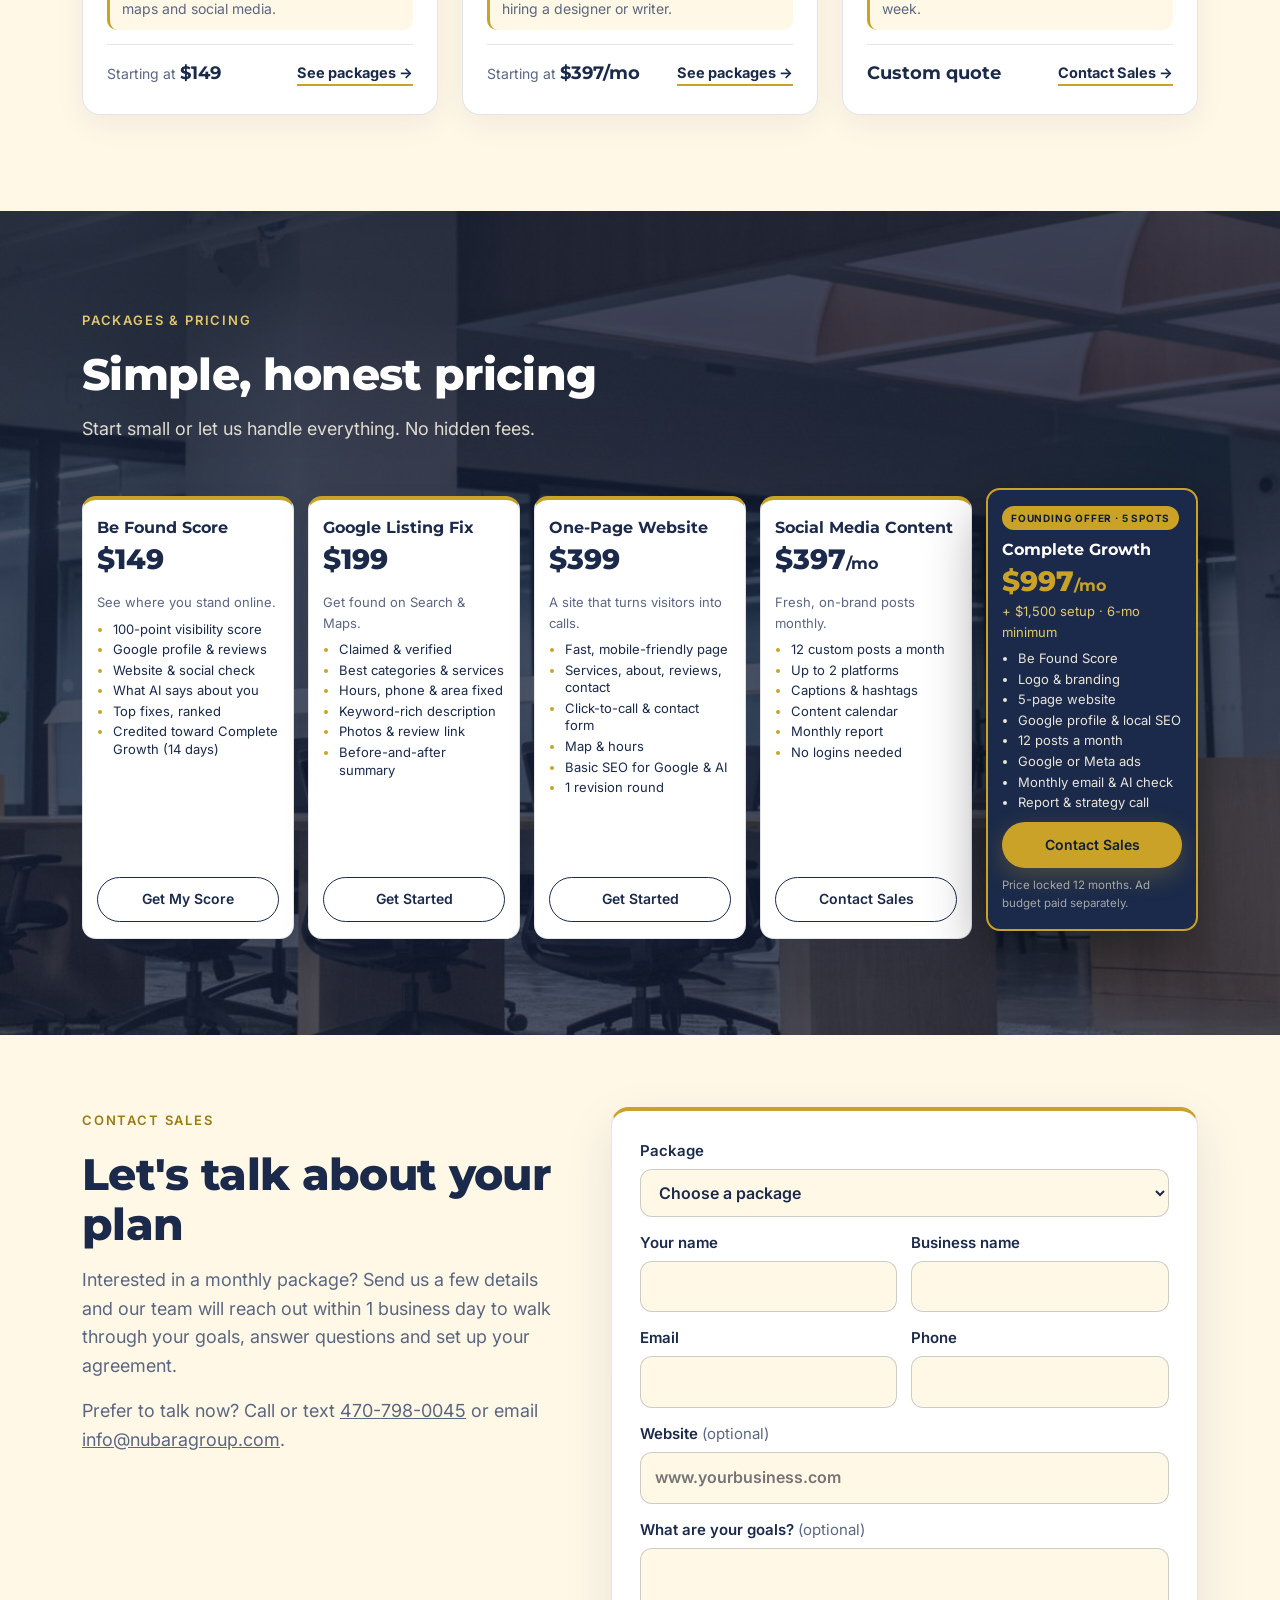
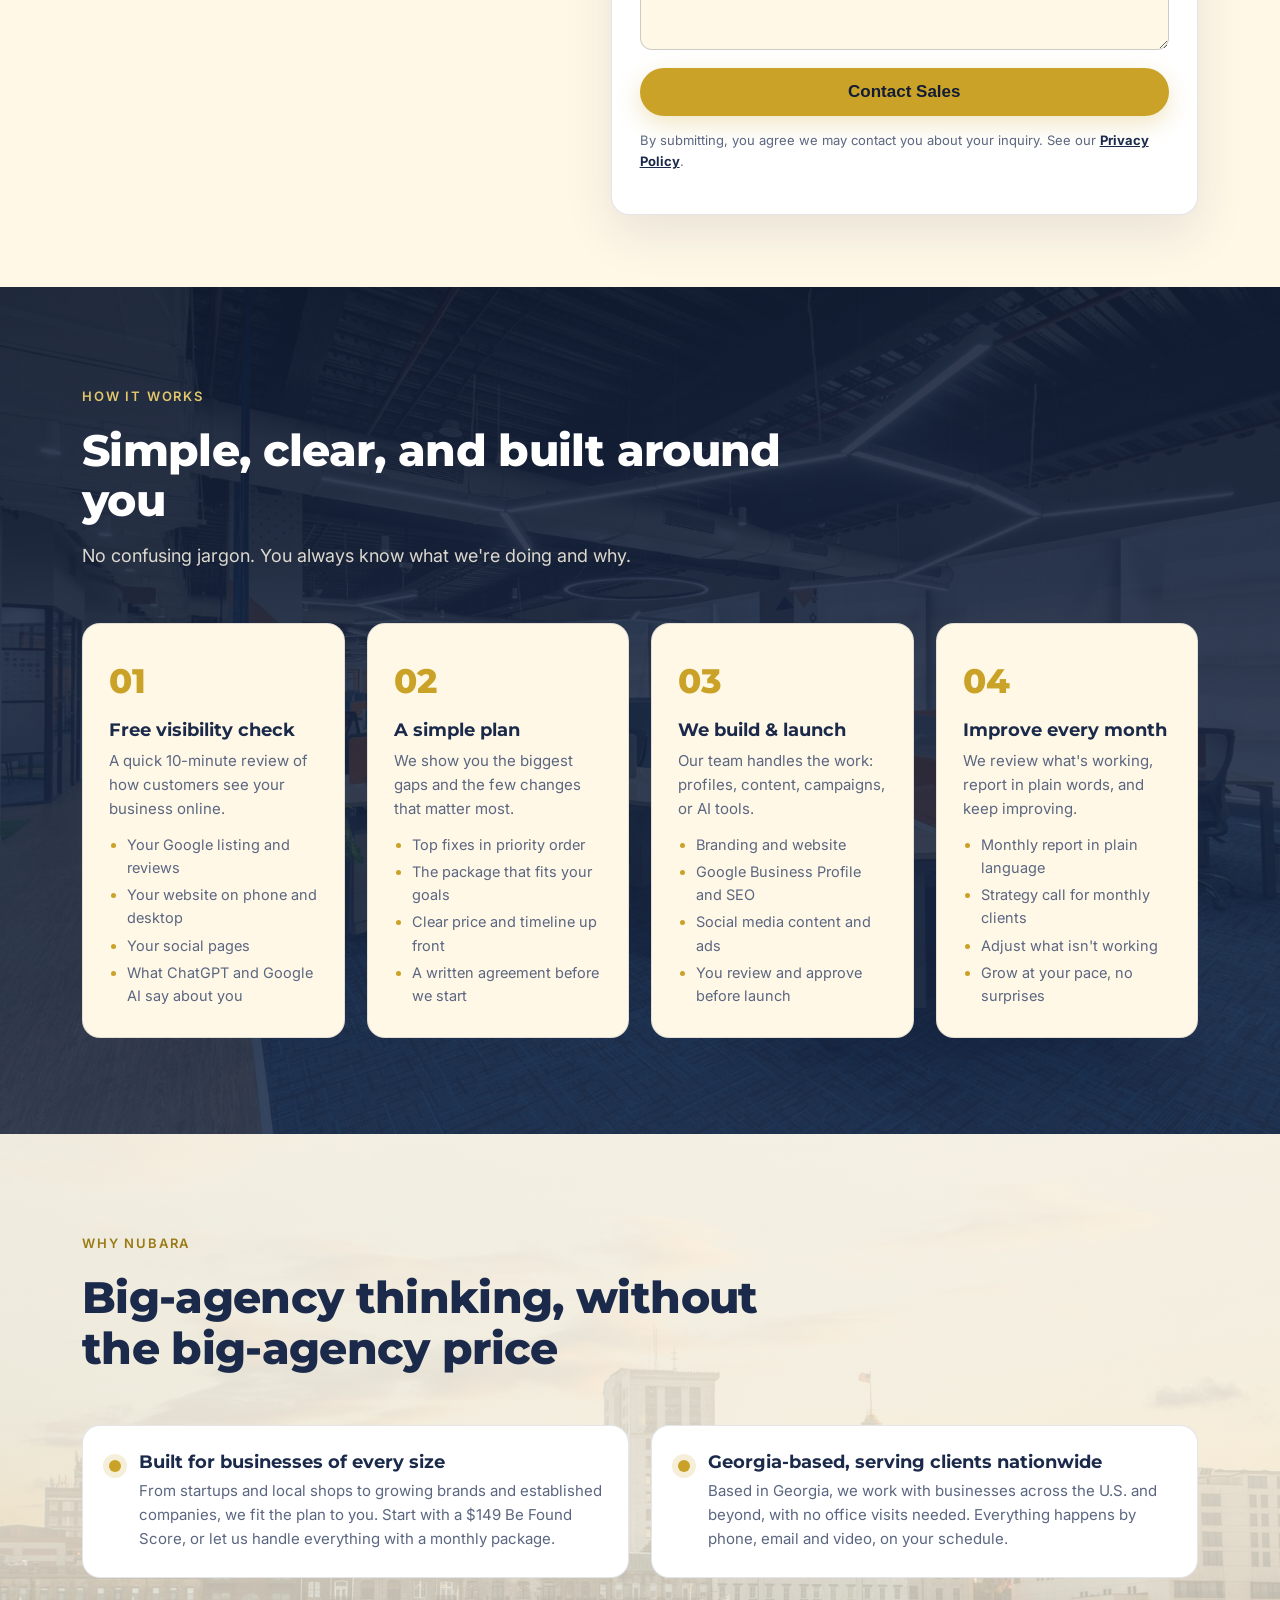
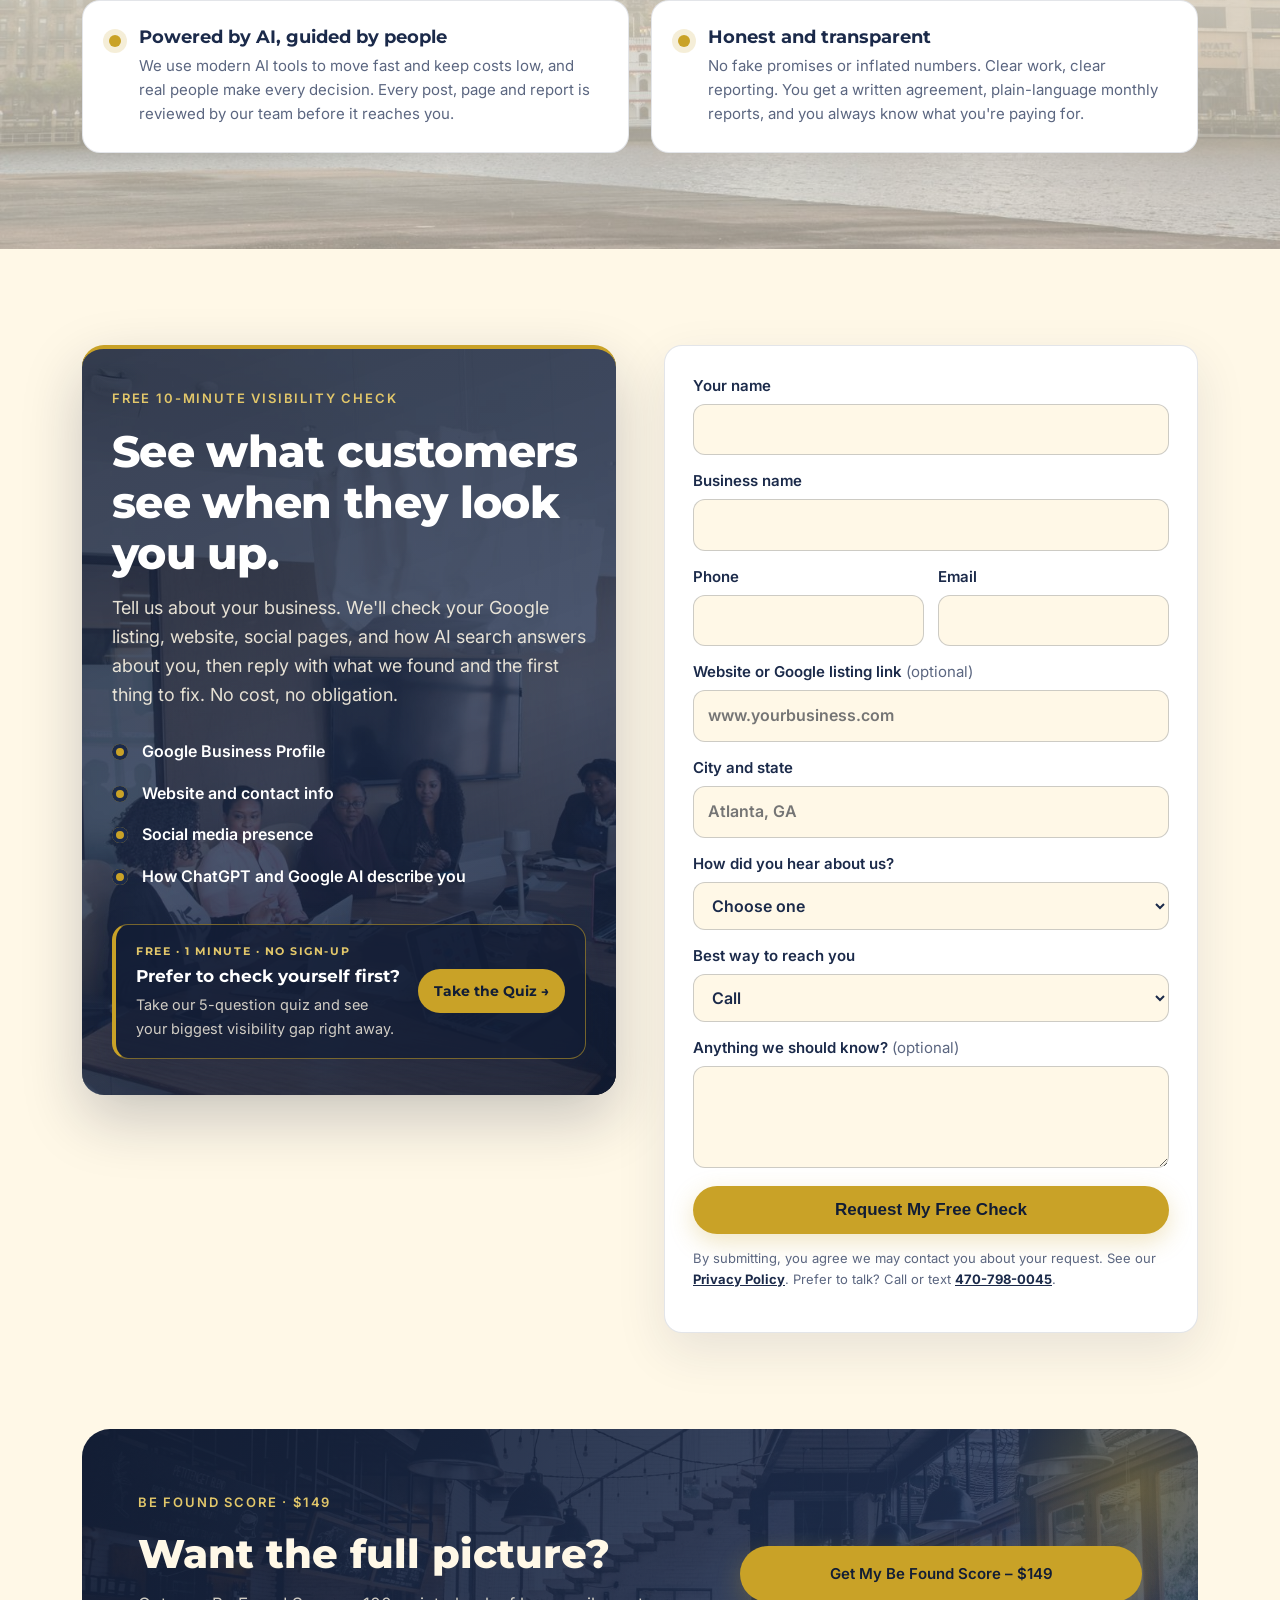
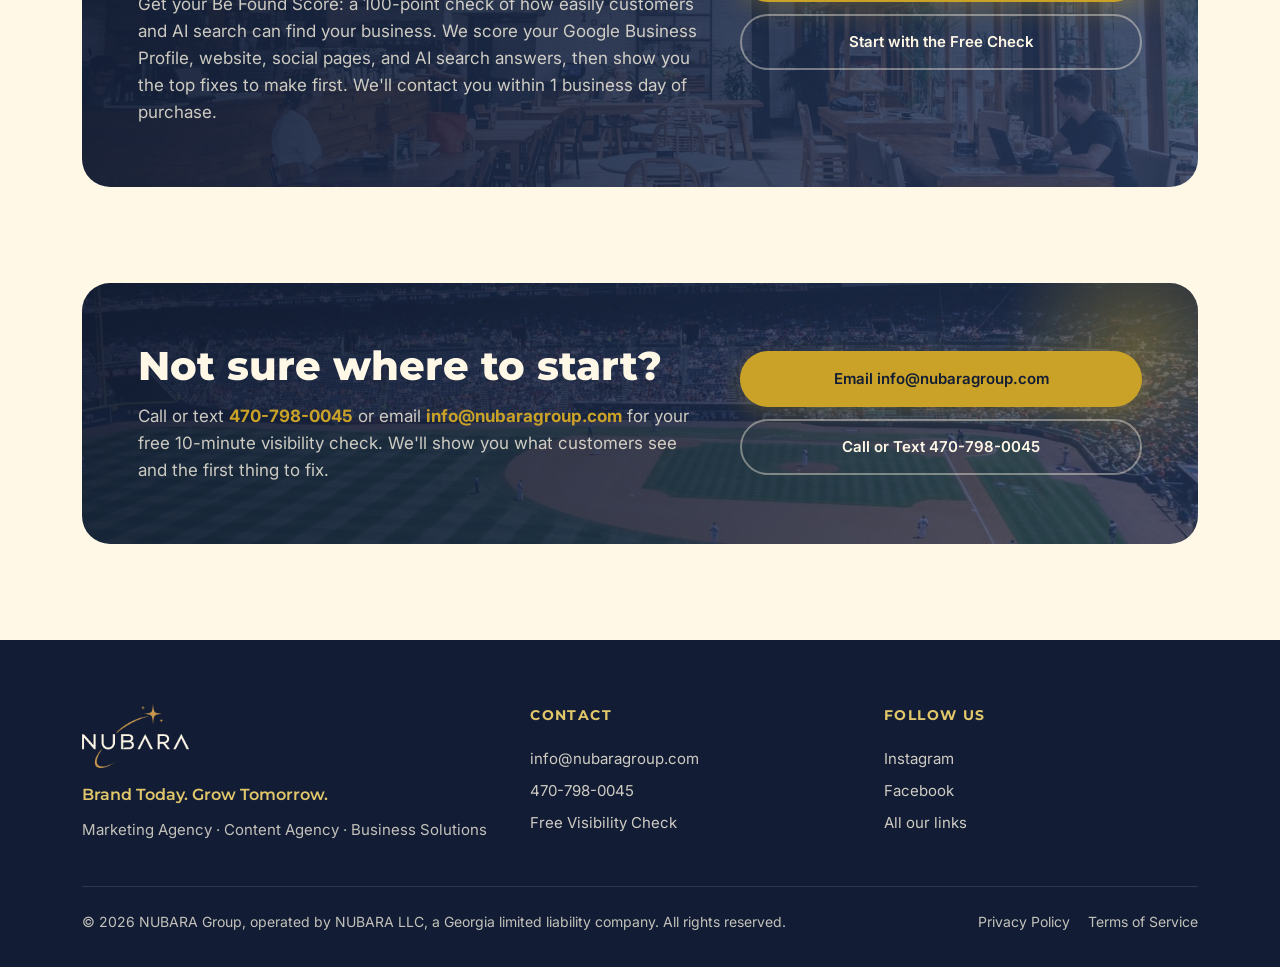
==== commit b609c767: "Packages: shorter, compact boxes side by side Co-Authored-By: Claude Opus 5.5 <noreply@anthropic.com" ====
--- a/index.html
+++ b/index.html
@@ -181,17 +181,17 @@
     <div class="wrap">
       <div class="section-head"><span class="eyebrow">Packages &amp; Pricing</span><h2>Simple, honest pricing</h2><p>Start small or let us handle everything. No hidden fees.</p></div>
       <div class="pk-grid">
-        <div class="pk-card"><div class="pk-name">Be Found Score</div><div class="pk-price">$149</div><p>See exactly where you stand online.</p>
-          <ul class="pk-list"><li>100-point visibility score</li><li>Google Business Profile &amp; reviews check</li><li>Website check (mobile, speed basics, contact info)</li><li>Social pages check</li><li>How ChatGPT &amp; Google AI describe you</li><li>Your top fixes, in priority order</li><li>$149 credited toward the Complete Growth setup (within 14 days)</li></ul><a class="btn btn-ghost-dark" href="https://buy.stripe.com/eVqeVd1741jJ54rgOz57W00" target="_blank" rel="noopener">Get My Score</a></div>
-        <div class="pk-card"><div class="pk-name">Google Listing Fix</div><div class="pk-price">$199</div><p>Get found on Google Search and Maps.</p>
-          <ul class="pk-list"><li>Profile set up or claimed and verified</li><li>Best categories &amp; services added</li><li>Hours, phone, website &amp; service area corrected</li><li>Keyword-rich business description</li><li>Photo upload &amp; tips for great photos</li><li>Review link + reply templates</li><li>Before-and-after summary</li></ul><a class="btn btn-ghost-dark" href="#check">Get Started</a></div>
-        <div class="pk-card"><div class="pk-name">One-Page Website</div><div class="pk-price">$399</div><p>A professional site that turns visitors into calls.</p>
-          <ul class="pk-list"><li>Mobile-friendly, fast single page</li><li>Sections: services, about, reviews, contact</li><li>Click-to-call &amp; contact form</li><li>Google Map &amp; business hours</li><li>Basic SEO, ready for Google &amp; AI search</li><li>Help connecting your domain</li><li>1 revision round (you supply text &amp; photos)</li></ul><a class="btn btn-ghost-dark" href="#check">Get Started</a></div>
-        <div class="pk-card"><div class="pk-name">Social Media Content</div><div class="pk-price">$397<small>/mo</small></div><p>Fresh, on-brand posts every month, ready to share.</p>
-          <ul class="pk-list"><li>12 custom posts a month</li><li>Up to 2 platforms</li><li>Branded designs in your colors</li><li>Captions &amp; hashtags written for you</li><li>Monthly ready-to-post content calendar</li><li>Monthly performance report</li><li>You post it, no account logins needed</li></ul><a class="btn btn-ghost-dark js-sales" data-pkg="Social Media Content ($397/mo)" href="#sales">Contact Sales</a></div>
-        <div class="pk-card pk-feature"><span class="pk-badge">Founding Client Offer &middot; 5 Spots</span><div class="pk-name">Complete Growth Package</div><div class="pk-price">$997<small>/mo</small></div><div class="pk-setup">+ $1,500 one-time setup &middot; 6-month minimum</div>
-          <ul><li>Be Found Score included</li><li>Logo &amp; branding (2 concepts)</li><li>5-page website</li><li>Google Business Profile &amp; local SEO</li><li>12 social posts a month</li><li>Ads management (Google or Meta)</li><li>Monthly email campaign</li><li>AI visibility check</li><li>Monthly report &amp; strategy call</li></ul>
-          <a class="btn btn-gold js-sales" data-pkg="Complete Growth Package ($997/mo + $1,500 setup)" href="#sales">Contact Sales</a><p class="pk-fine">Founding price locked for 12 months. Ad budget paid by you directly to Google or Meta.</p></div>
+        <div class="pk-card"><div class="pk-name">Be Found Score</div><div class="pk-price">$149</div><p>See where you stand online.</p>
+          <ul class="pk-list"><li>100-point visibility score</li><li>Google profile &amp; reviews</li><li>Website &amp; social check</li><li>What AI says about you</li><li>Top fixes, ranked</li><li>Credited toward Complete Growth (14 days)</li></ul><a class="btn btn-ghost-dark" href="https://buy.stripe.com/eVqeVd1741jJ54rgOz57W00" target="_blank" rel="noopener">Get My Score</a></div>
+        <div class="pk-card"><div class="pk-name">Google Listing Fix</div><div class="pk-price">$199</div><p>Get found on Search &amp; Maps.</p>
+          <ul class="pk-list"><li>Claimed &amp; verified</li><li>Best categories &amp; services</li><li>Hours, phone &amp; area fixed</li><li>Keyword-rich description</li><li>Photos &amp; review link</li><li>Before-and-after summary</li></ul><a class="btn btn-ghost-dark" href="#check">Get Started</a></div>
+        <div class="pk-card"><div class="pk-name">One-Page Website</div><div class="pk-price">$399</div><p>A site that turns visitors into calls.</p>
+          <ul class="pk-list"><li>Fast, mobile-friendly page</li><li>Services, about, reviews, contact</li><li>Click-to-call &amp; contact form</li><li>Map &amp; hours</li><li>Basic SEO for Google &amp; AI</li><li>1 revision round</li></ul><a class="btn btn-ghost-dark" href="#check">Get Started</a></div>
+        <div class="pk-card"><div class="pk-name">Social Media Content</div><div class="pk-price">$397<small>/mo</small></div><p>Fresh, on-brand posts monthly.</p>
+          <ul class="pk-list"><li>12 custom posts a month</li><li>Up to 2 platforms</li><li>Captions &amp; hashtags</li><li>Content calendar</li><li>Monthly report</li><li>No logins needed</li></ul><a class="btn btn-ghost-dark js-sales" data-pkg="Social Media Content ($397/mo)" href="#sales">Contact Sales</a></div>
+        <div class="pk-card pk-feature"><span class="pk-badge">Founding Offer &middot; 5 Spots</span><div class="pk-name">Complete Growth</div><div class="pk-price">$997<small>/mo</small></div><div class="pk-setup">+ $1,500 setup &middot; 6-mo minimum</div>
+          <ul><li>Be Found Score</li><li>Logo &amp; branding</li><li>5-page website</li><li>Google profile &amp; local SEO</li><li>12 posts a month</li><li>Google or Meta ads</li><li>Monthly email &amp; AI check</li><li>Report &amp; strategy call</li></ul>
+          <a class="btn btn-gold js-sales" data-pkg="Complete Growth Package ($997/mo + $1,500 setup)" href="#sales">Contact Sales</a><p class="pk-fine">Price locked 12 months. Ad budget paid separately.</p></div>
       </div>
     </div>
   </section>
--- a/assets/styles.css
+++ b/assets/styles.css
@@ -392,3 +392,14 @@
 /* Tablet nav: keep on one line (761-1180px) */
 @media (min-width: 761px) and (max-width: 1180px) { .nav-links { gap: 14px; } .nav-links a { font-size: 13.5px; white-space: nowrap; } .nav-links .btn { padding: 9px 12px; } .brand img { height: 34px; } .brand-tag { font-size: 9.5px; } }
 
+/* Packages: compact boxes (Nov 22) */
+.pk-card { padding: 16px 14px; border-radius: 14px; }
+.pk-price { font-size: 28px; margin: 4px 0 6px; }
+.pk-card p { font-size: 13px; margin-bottom: 8px; }
+.pk-list, .pk-feature ul { font-size: 13px; gap: 3px; line-height: 1.35; }
+.pk-card .btn { margin-top: 10px; padding-top: 10px; padding-bottom: 10px; font-size: 14px; }
+.pk-badge { margin-bottom: 8px; }
+.pk-setup { margin-bottom: 8px; }
+.pk-feature .pk-fine { font-size: 11.5px; margin-top: 8px; }
+@media (max-width: 1100px) { .pk-grid { grid-template-columns: repeat(5, 1fr); gap: 8px; } .pk-card, .pk-feature { padding: 12px 10px; } .pk-name { font-size: 13.5px; } .pk-price { font-size: 22px; } .pk-card p { font-size: 12px; } .pk-list, .pk-feature ul { font-size: 11.5px; padding-left: 13px; } .pk-card .btn { font-size: 12px; padding: 8px 6px; } .pk-badge { font-size: 8.5px; padding: 3px 6px; } .pk-setup { font-size: 11px; } }
+@media (max-width: 760px) { .pk-grid { grid-template-columns: 1fr 1fr; gap: 12px; } .pk-feature { grid-column: 1 / -1; } .pk-list, .pk-feature ul { font-size: 13px; } .pk-card p { font-size: 13px; } .pk-price { font-size: 26px; } }
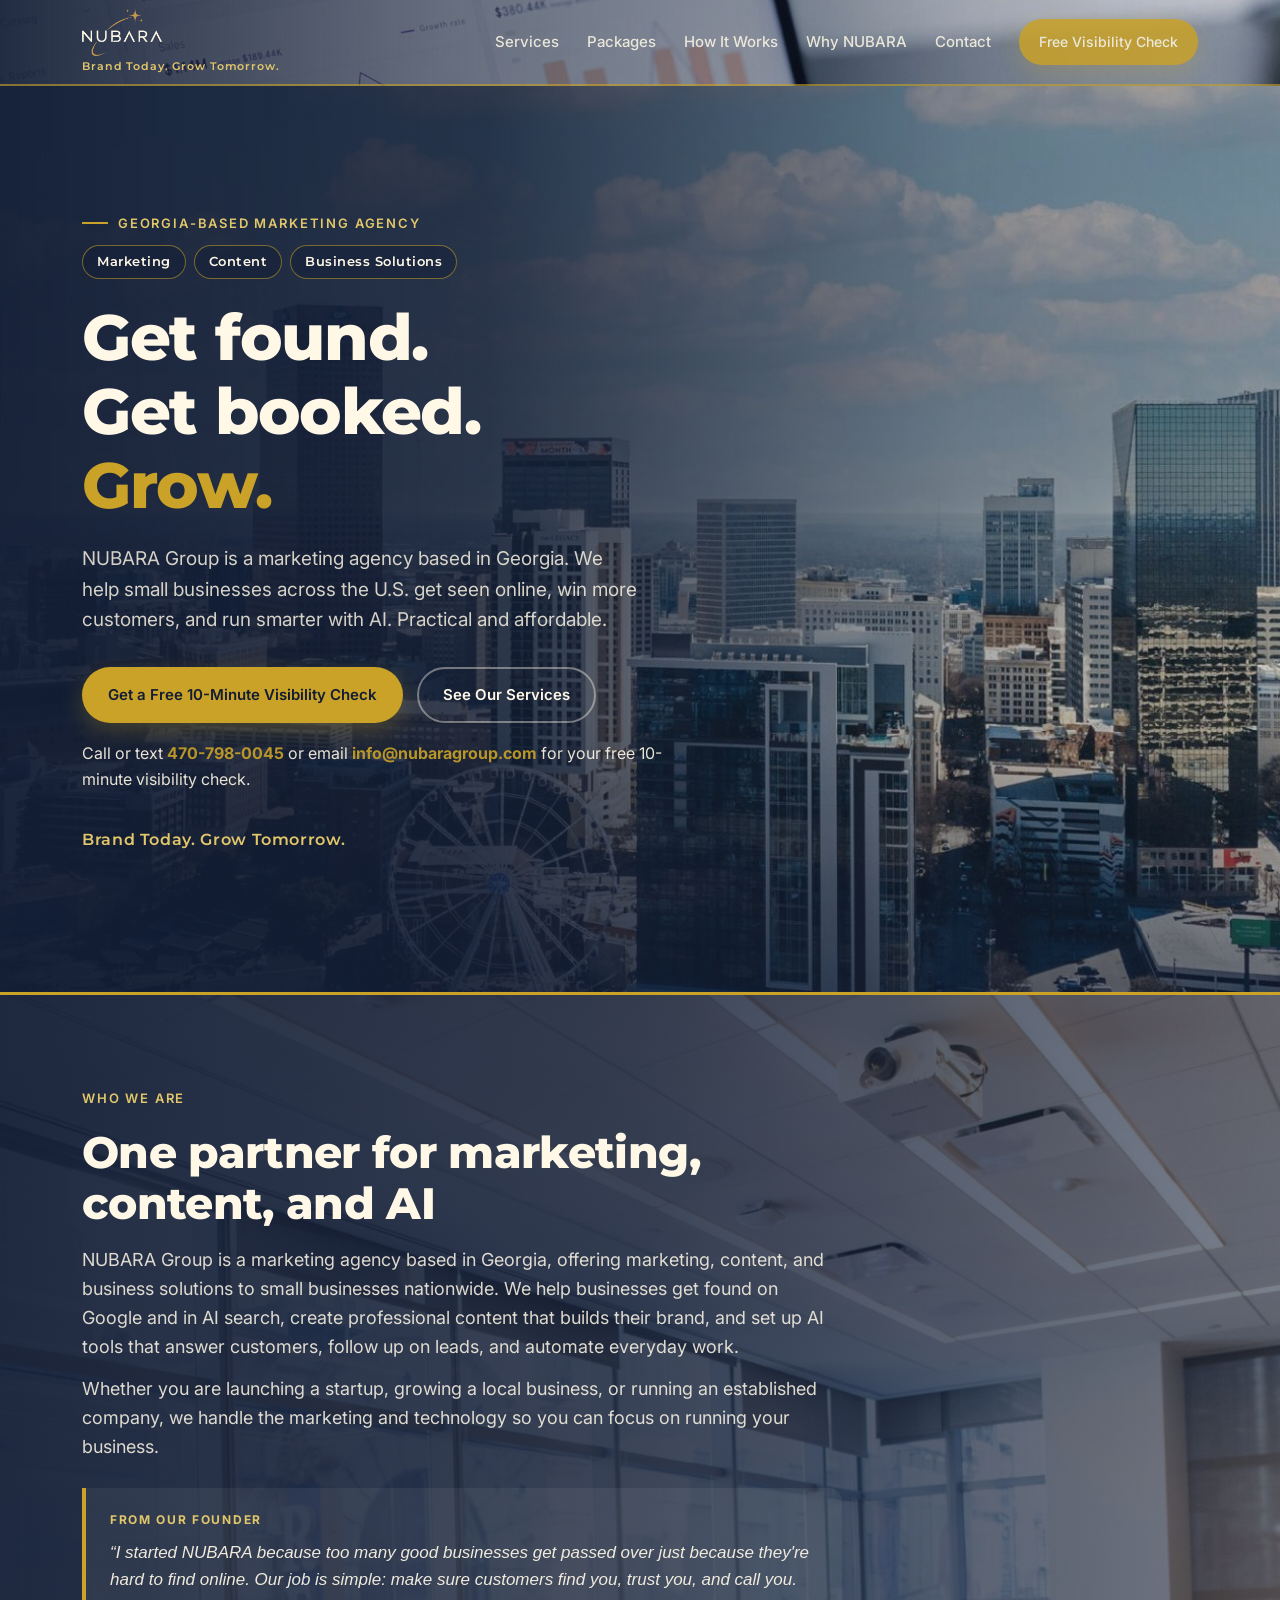
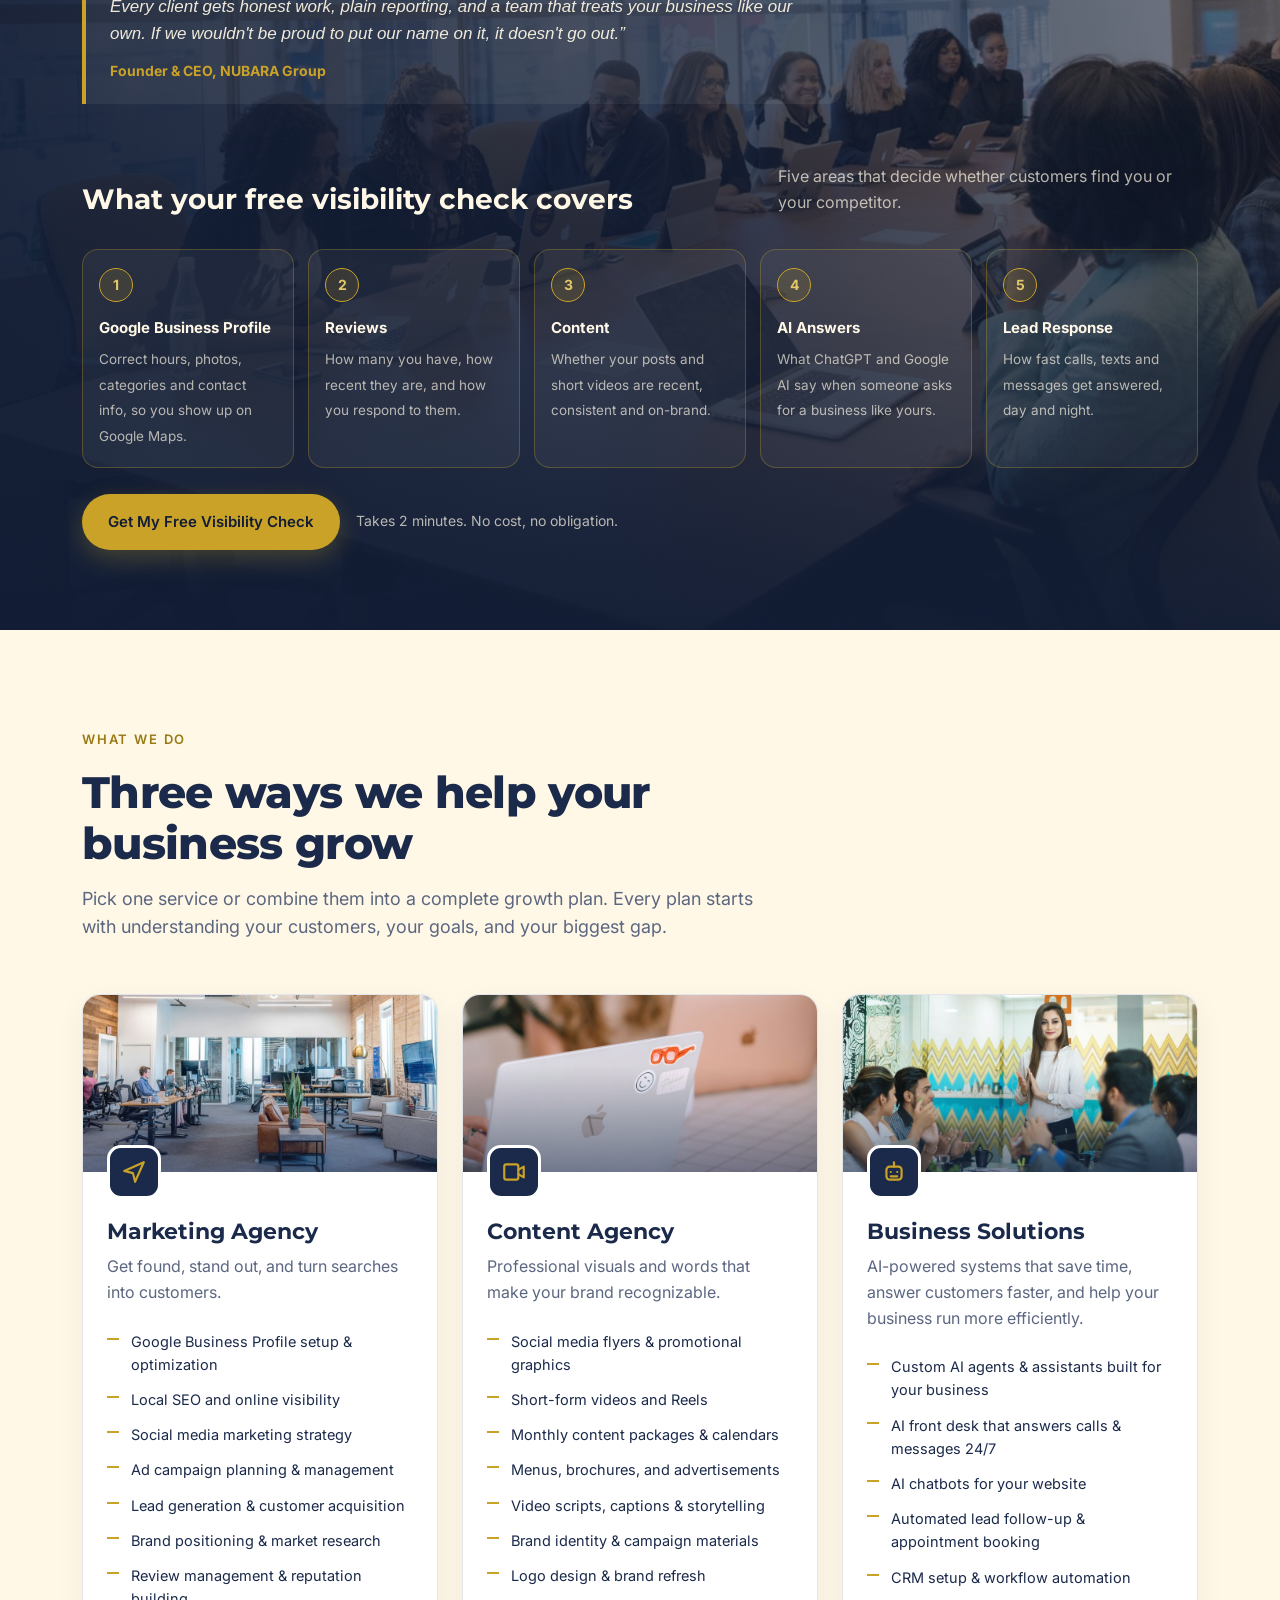
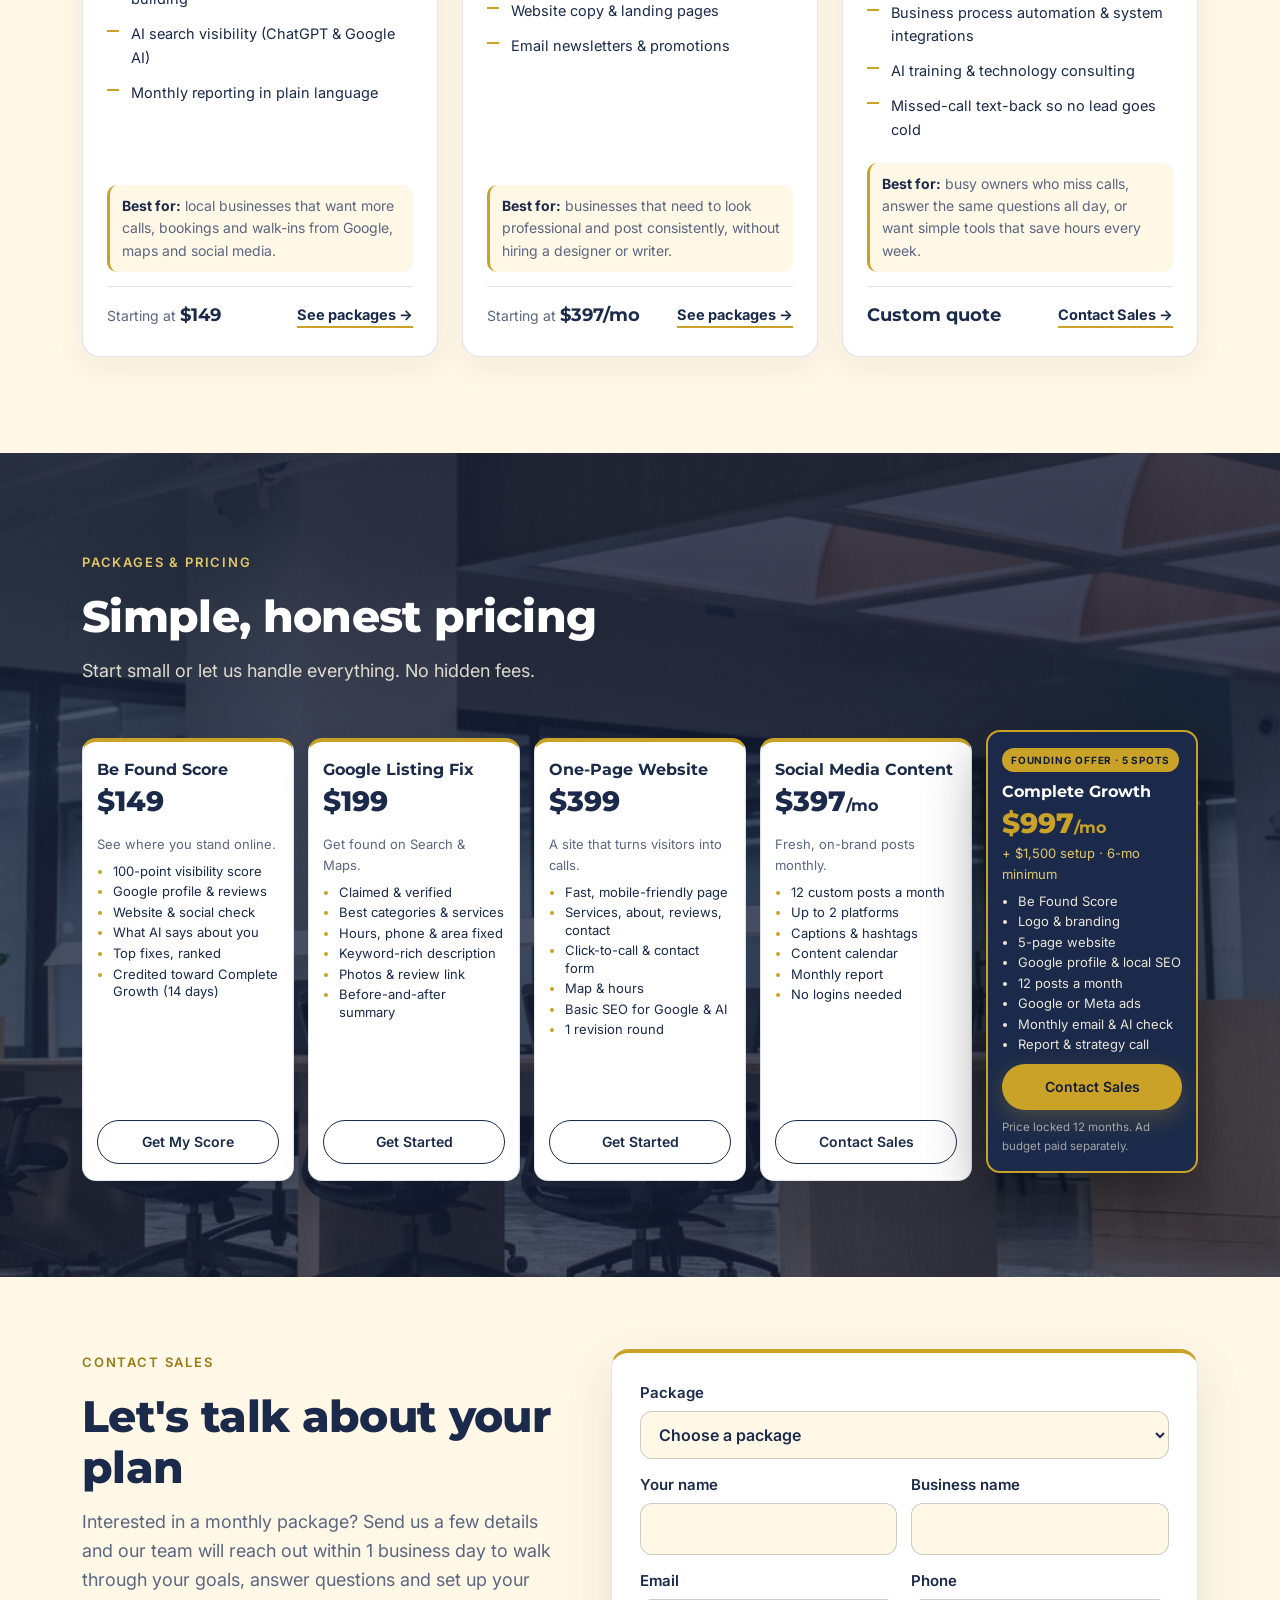
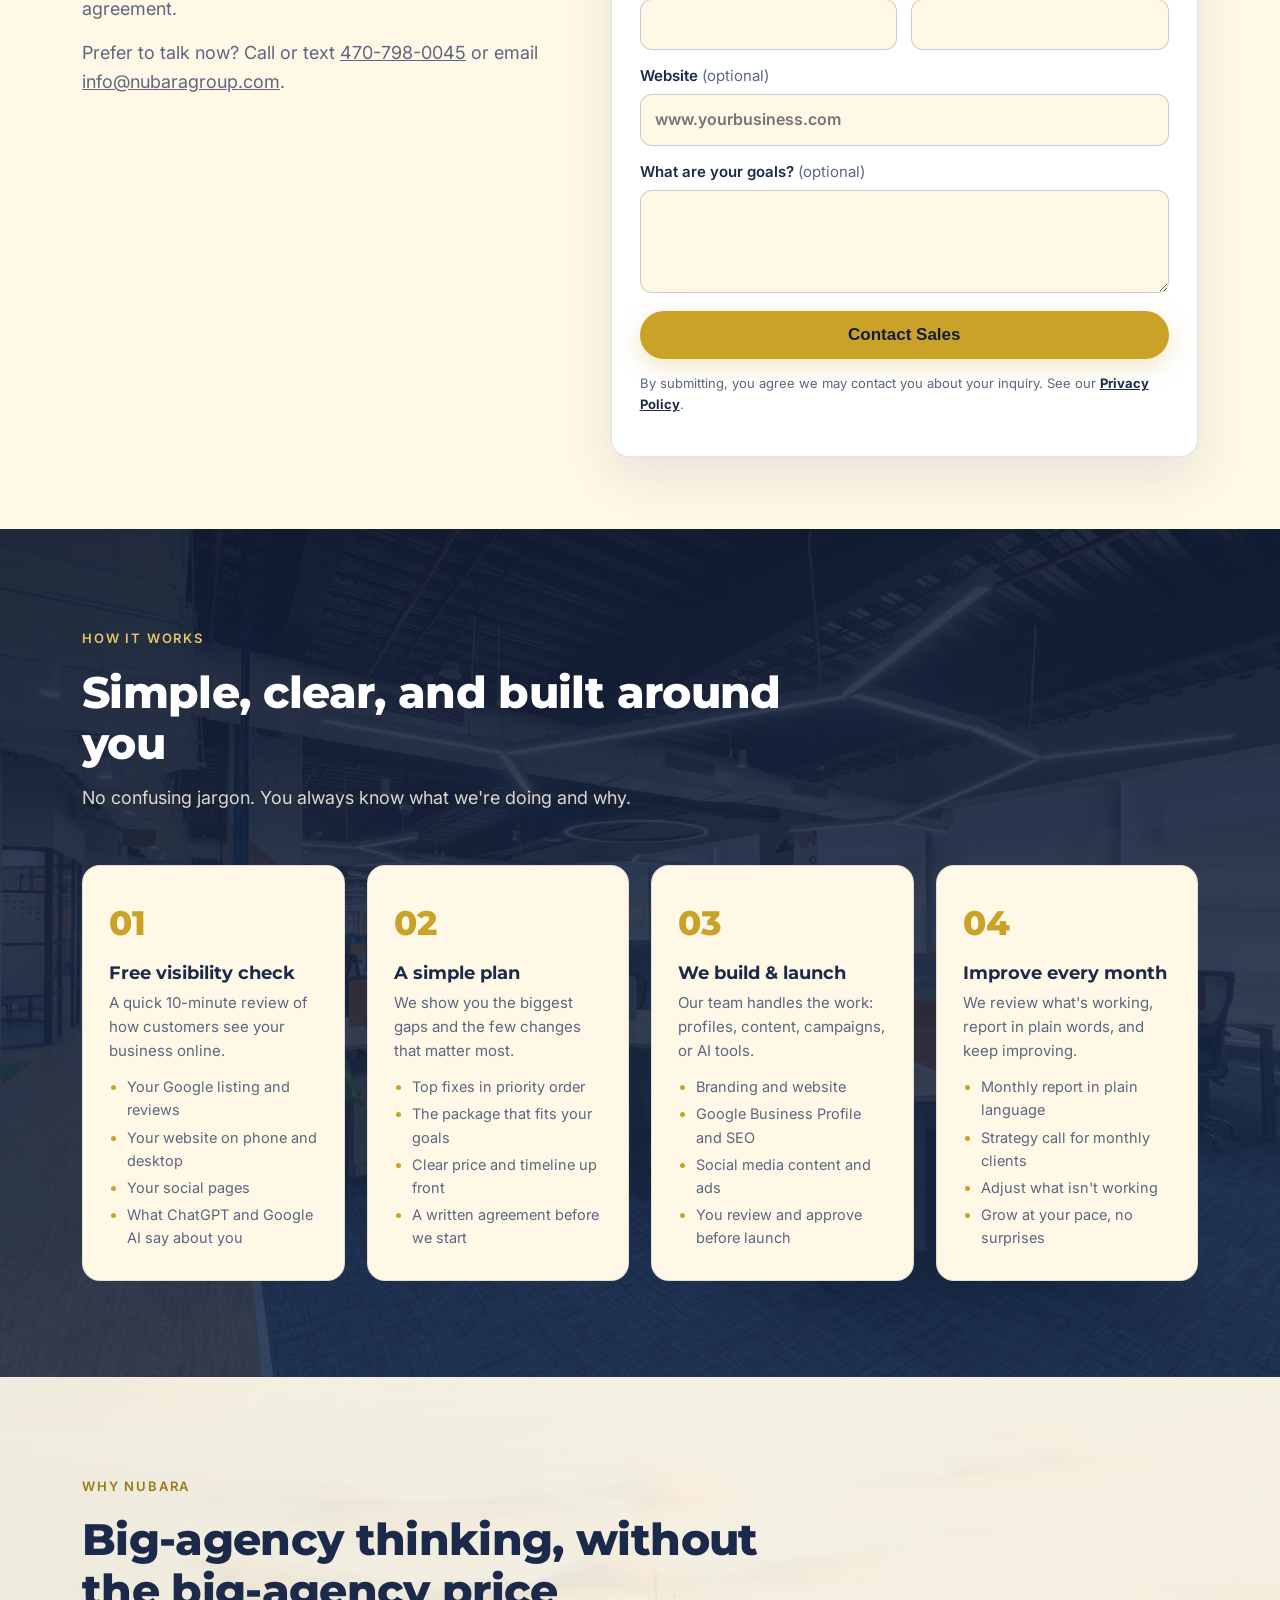
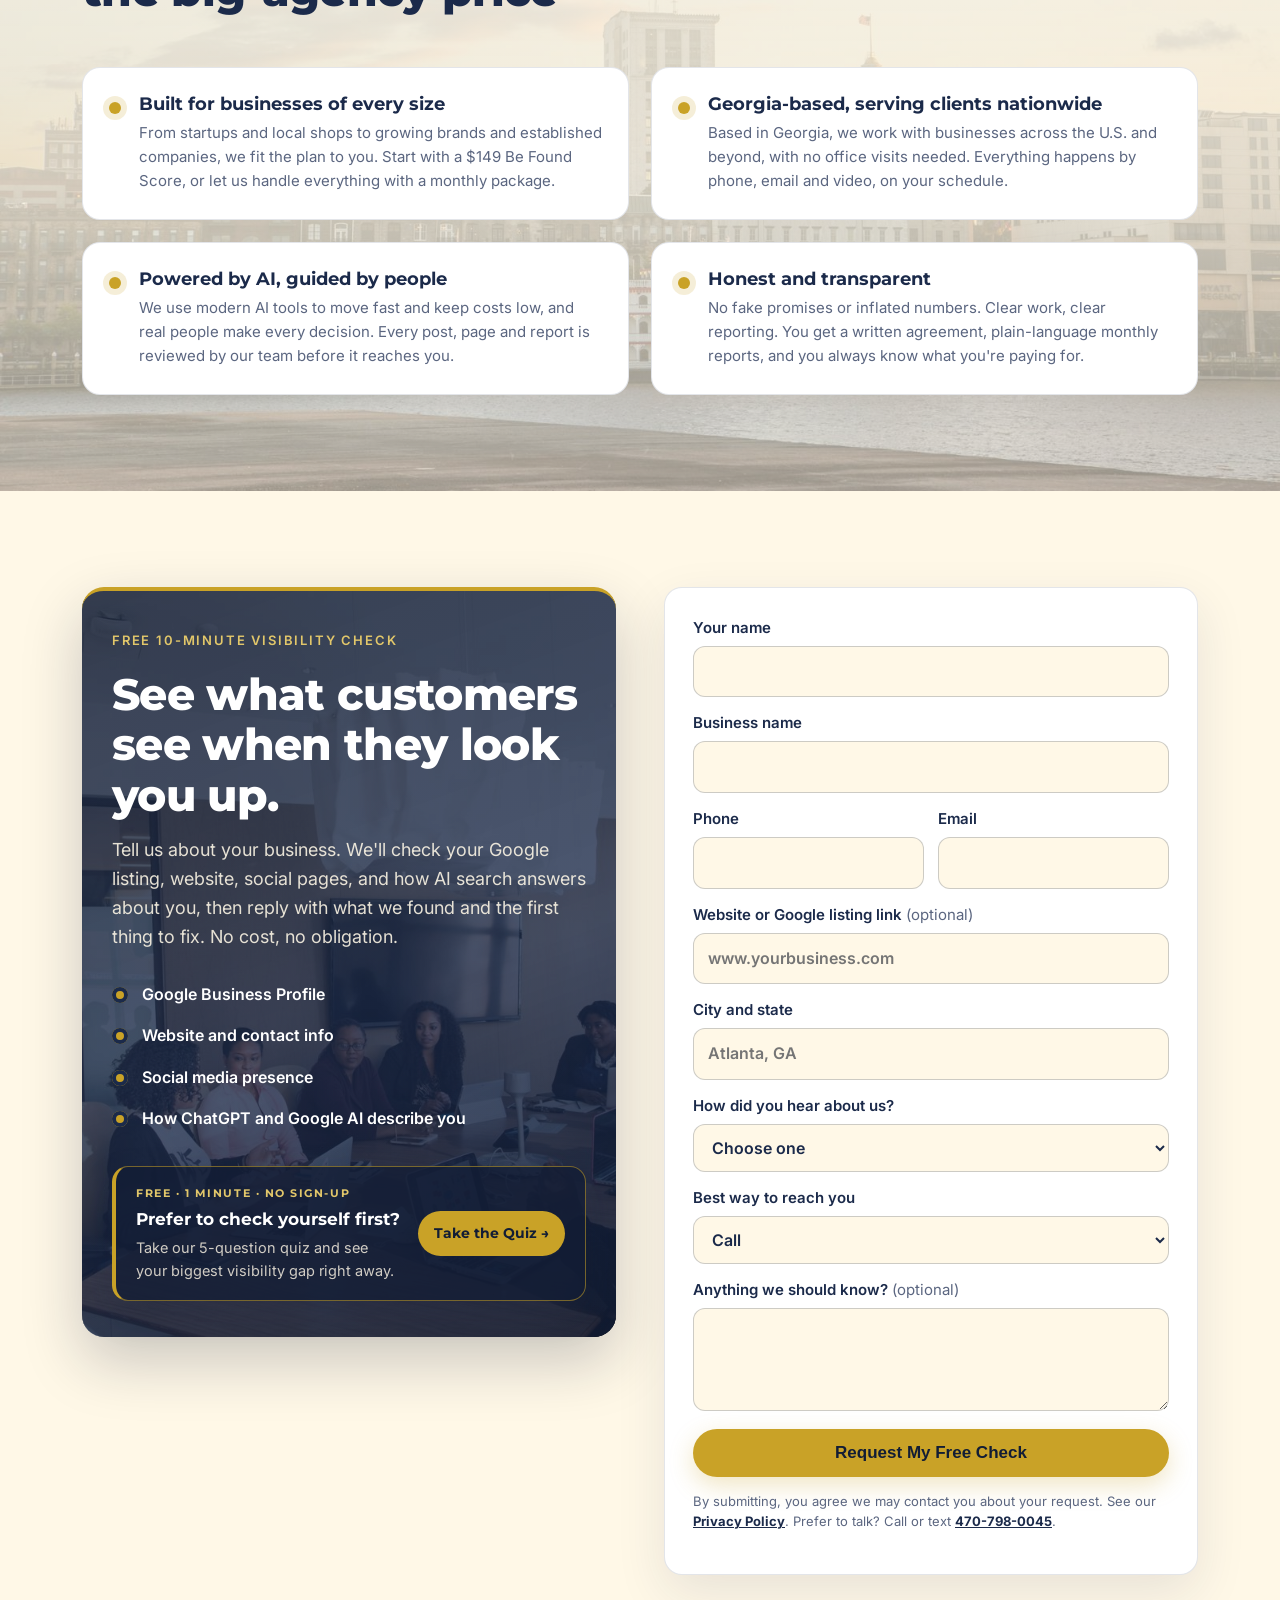
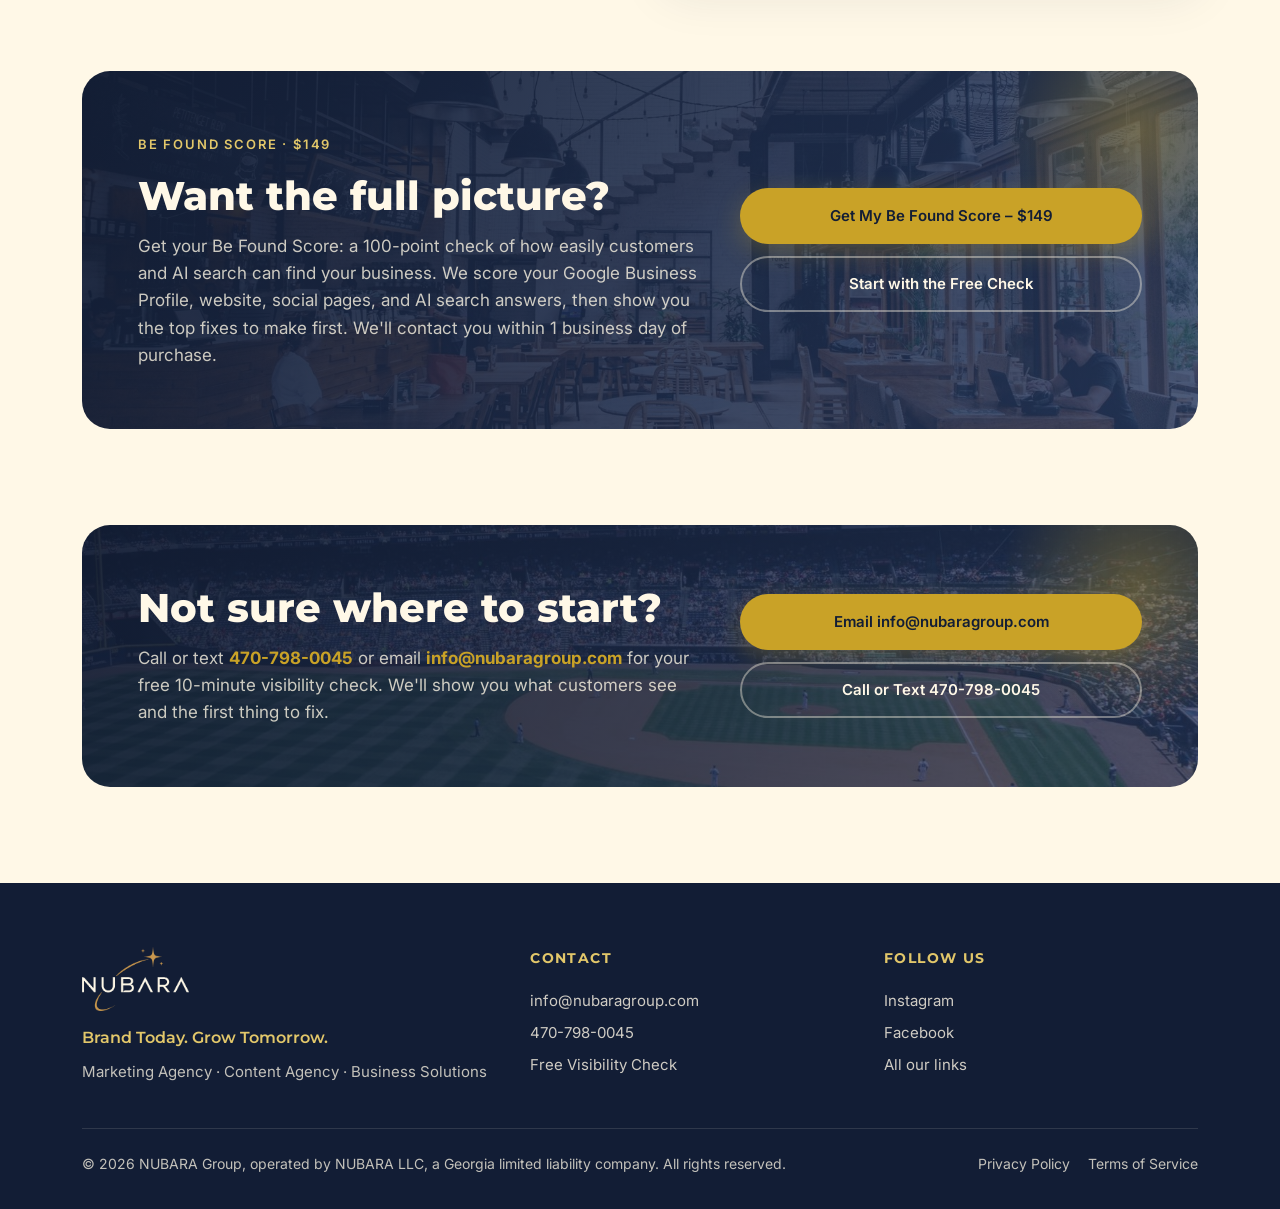
==== commit d44e8d46: "Add founder note to Who We Are Co-Authored-By: Claude Opus 5.5 <noreply@anthropic.com> Claude-Sessio" ====
--- a/index.html
+++ b/index.html
@@ -83,6 +83,11 @@
         <h2>One partner for marketing, content, and AI</h2>
         <p>NUBARA Group is a marketing agency based in Georgia, offering marketing, content, and business solutions to small businesses nationwide. We help businesses get found on Google and in AI search, create professional content that builds their brand, and set up AI tools that answer customers, follow up on leads, and automate everyday work.</p>
         <p>Whether you are launching a startup, growing a local business, or running an established company, we handle the marketing and technology so you can focus on running your business.</p>
+        <figure class="founder-note">
+          <span class="fn-label">From Our Founder</span>
+          <blockquote>&ldquo;I started NUBARA because too many good businesses get passed over just because they're hard to find online. Our job is simple: make sure customers find you, trust you, and call you. Every client gets honest work, plain reporting, and a team that treats your business like our own. If we wouldn't be proud to put our name on it, it doesn't go out.&rdquo;</blockquote>
+          <figcaption>Founder &amp; CEO, NUBARA Group</figcaption>
+        </figure>
       </div>
       <div class="check-strip-head">
         <h3>What your free visibility check covers</h3>
--- a/assets/styles.css
+++ b/assets/styles.css
@@ -403,3 +403,8 @@
 .pk-feature .pk-fine { font-size: 11.5px; margin-top: 8px; }
 @media (max-width: 1100px) { .pk-grid { grid-template-columns: repeat(5, 1fr); gap: 8px; } .pk-card, .pk-feature { padding: 12px 10px; } .pk-name { font-size: 13.5px; } .pk-price { font-size: 22px; } .pk-card p { font-size: 12px; } .pk-list, .pk-feature ul { font-size: 11.5px; padding-left: 13px; } .pk-card .btn { font-size: 12px; padding: 8px 6px; } .pk-badge { font-size: 8.5px; padding: 3px 6px; } .pk-setup { font-size: 11px; } }
 @media (max-width: 760px) { .pk-grid { grid-template-columns: 1fr 1fr; gap: 12px; } .pk-feature { grid-column: 1 / -1; } .pk-list, .pk-feature ul { font-size: 13px; } .pk-card p { font-size: 13px; } .pk-price { font-size: 26px; } }
+/* Founder note (Nov 22) */
+.founder-note { margin: 26px 0 0; padding: 22px 24px; border-left: 4px solid var(--gold); background: rgba(255,248,231,.06); border-radius: 0 14px 14px 0; }
+.fn-label { display: block; font-size: 12px; font-weight: 700; letter-spacing: .14em; text-transform: uppercase; color: var(--gold-soft); margin-bottom: 10px; }
+.founder-note blockquote { margin: 0; font-size: 17px; line-height: 1.6; font-style: italic; color: rgba(255,248,231,.92); }
+.founder-note figcaption { margin-top: 12px; font-weight: 700; font-size: 14px; color: var(--gold); }
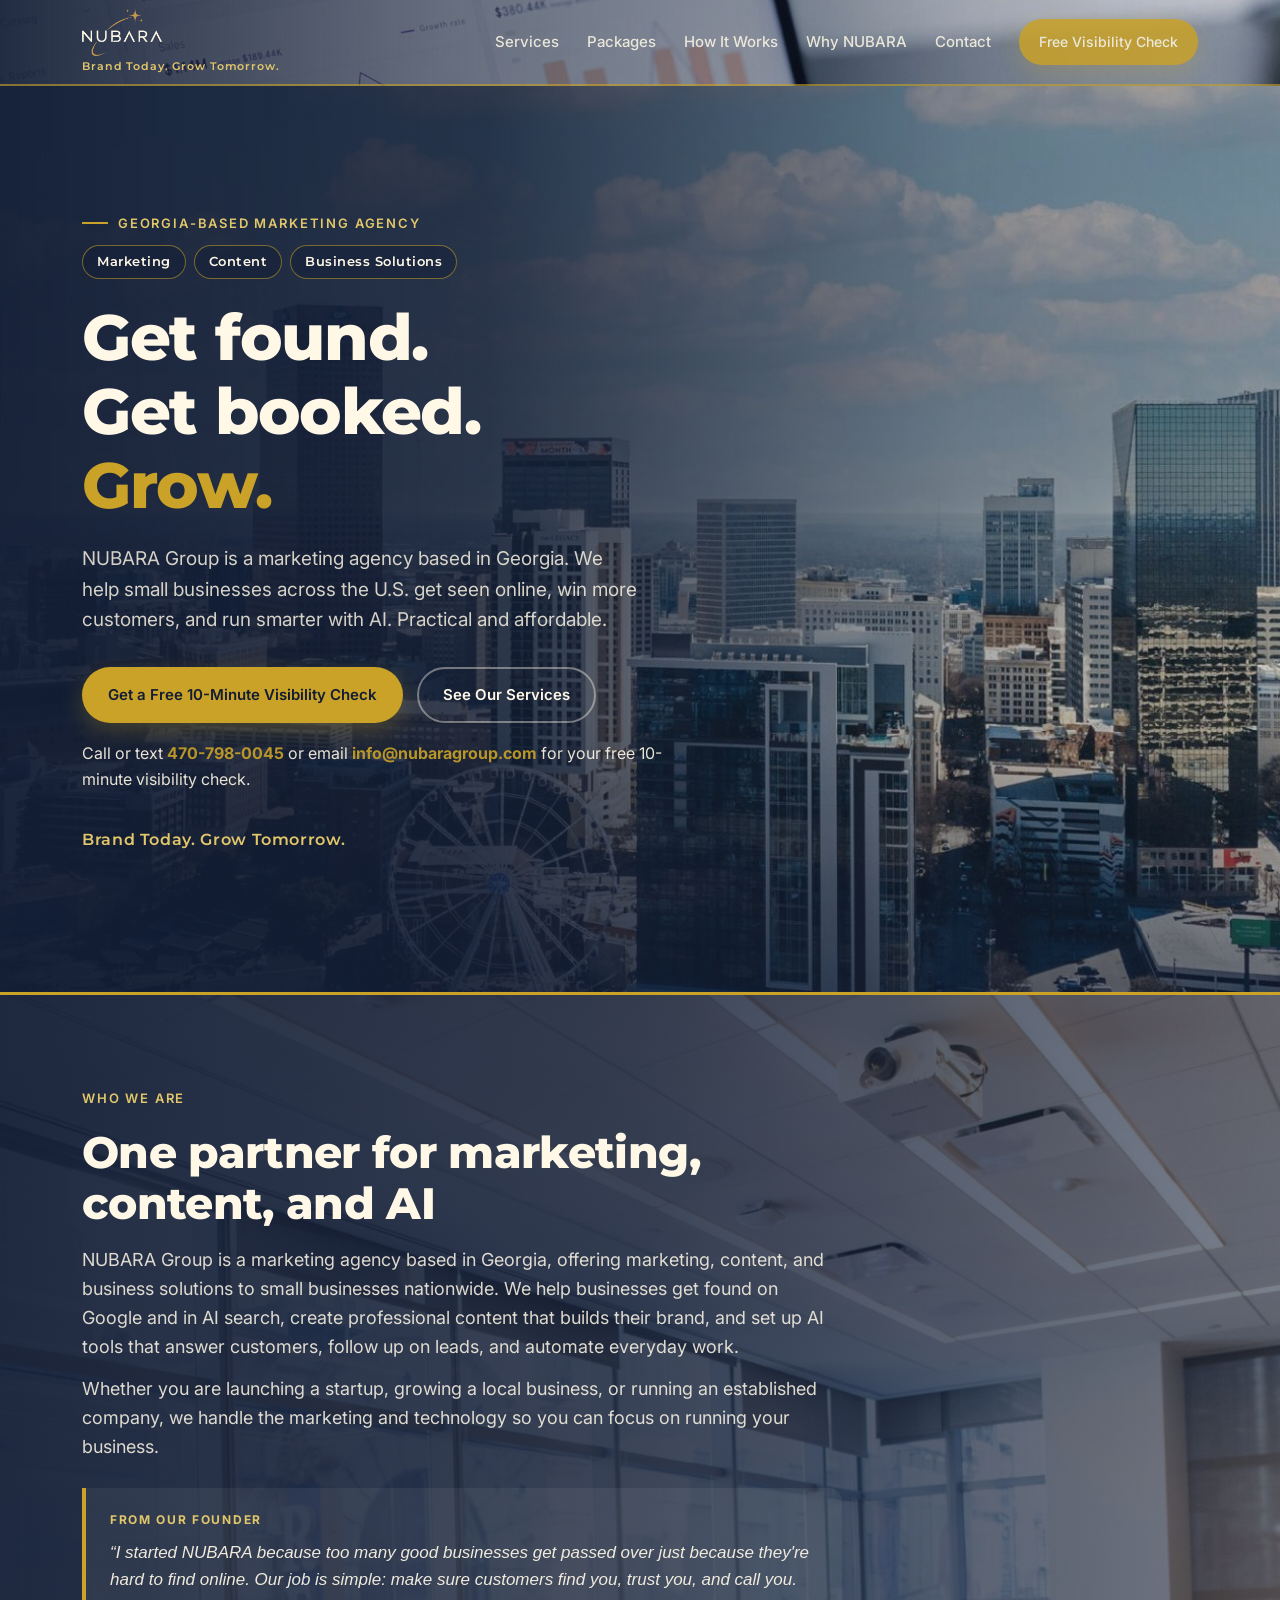
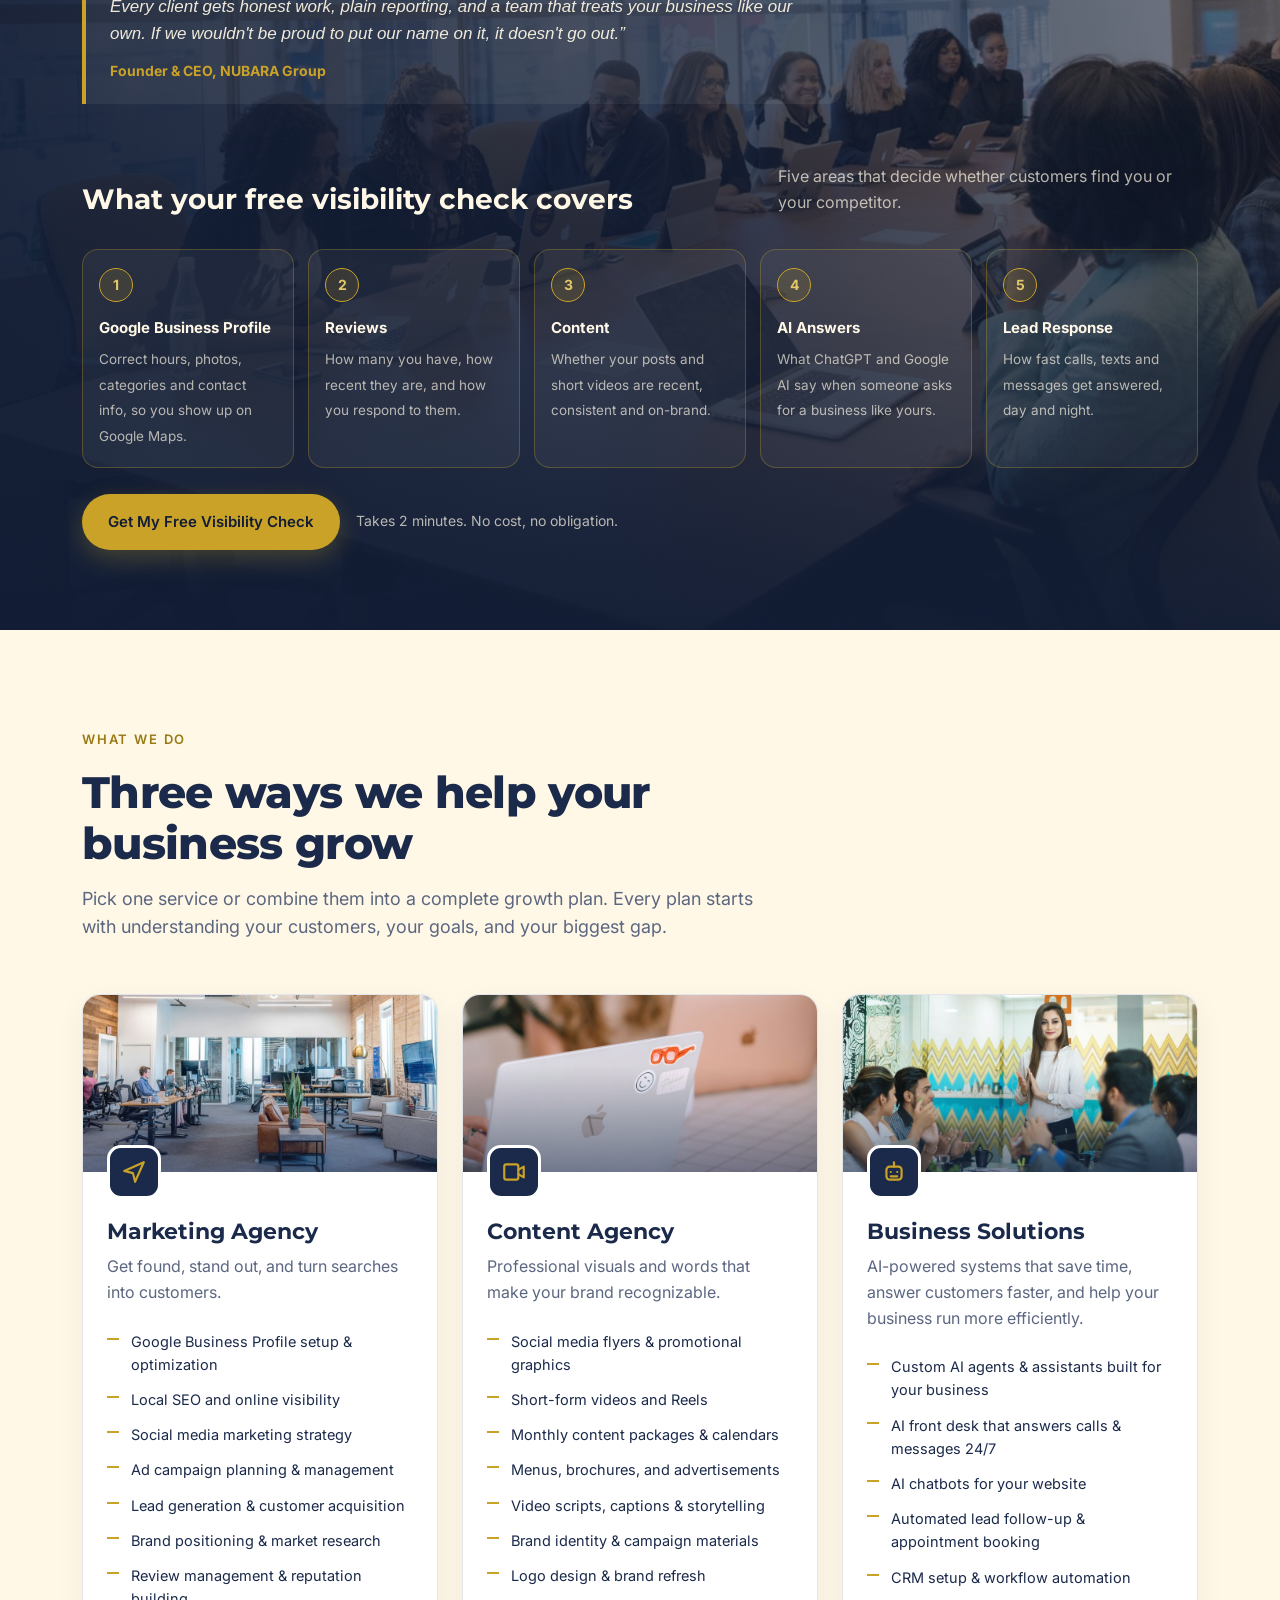
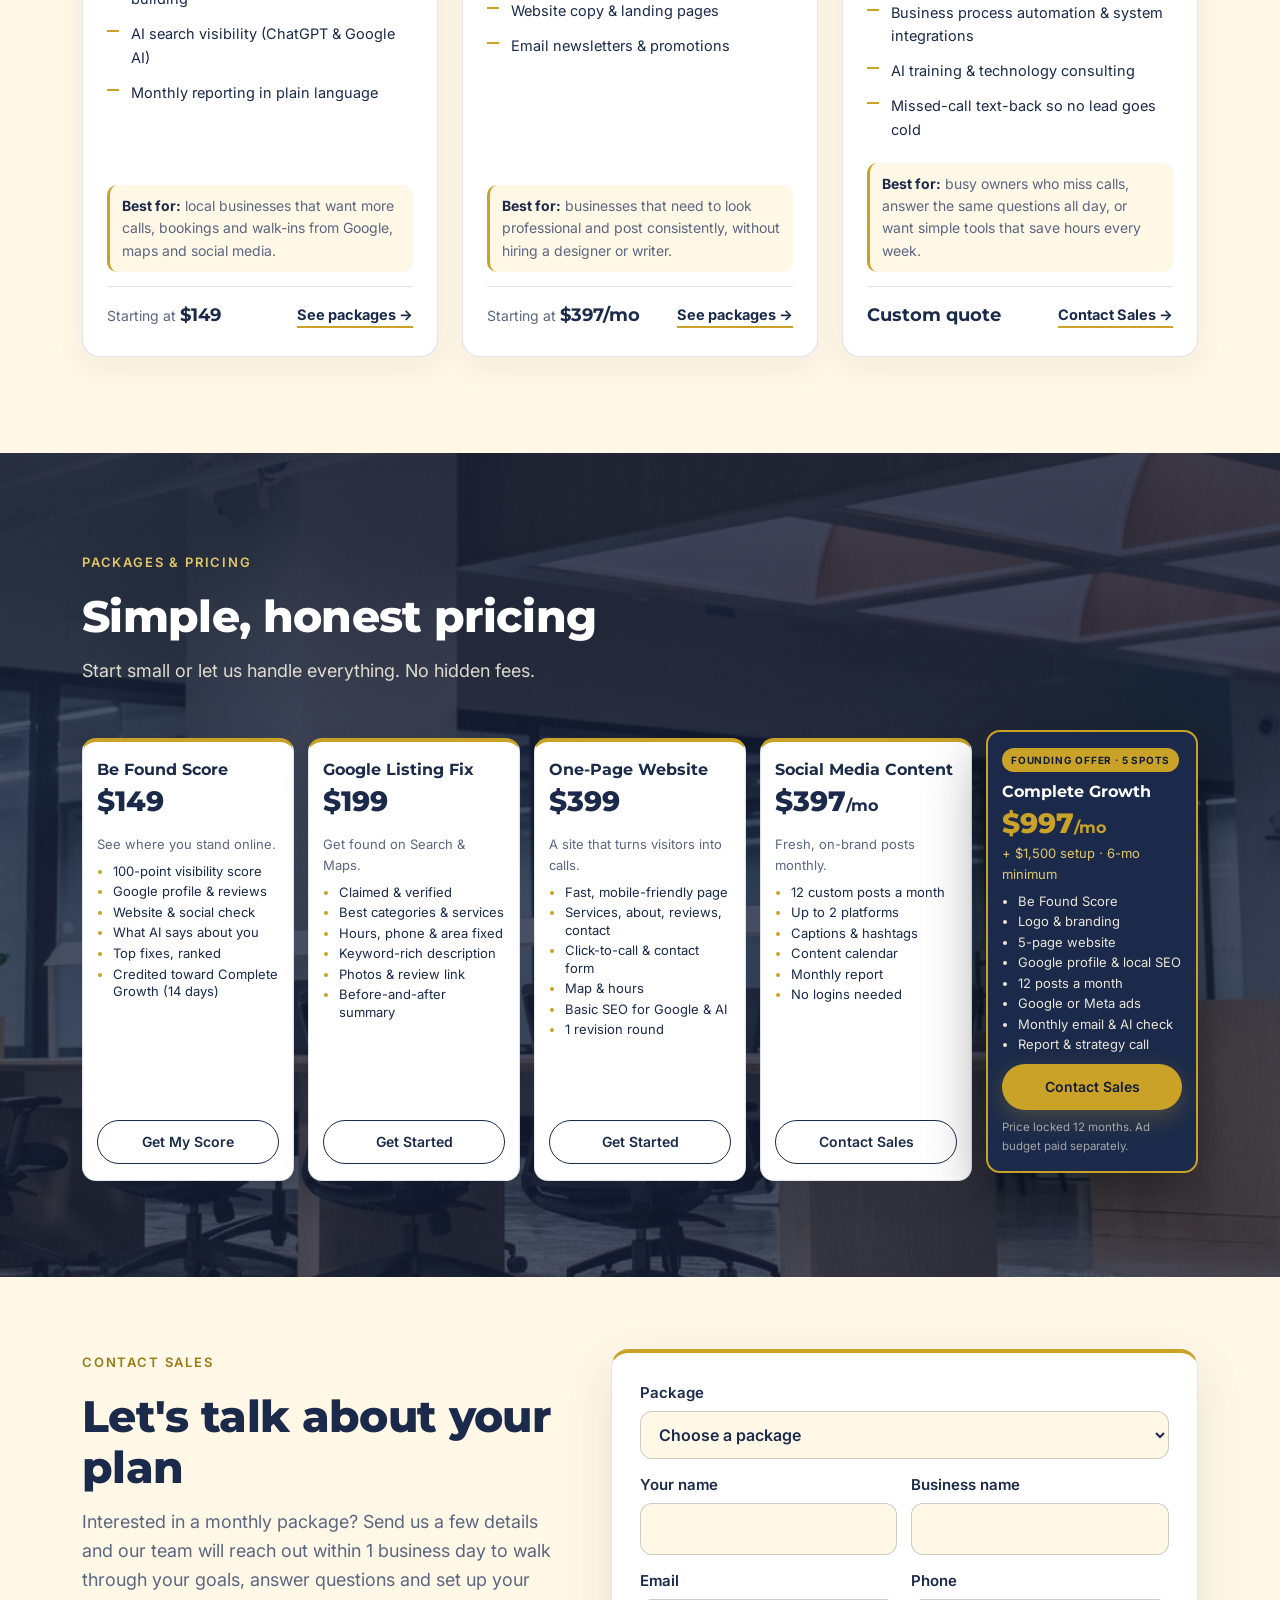
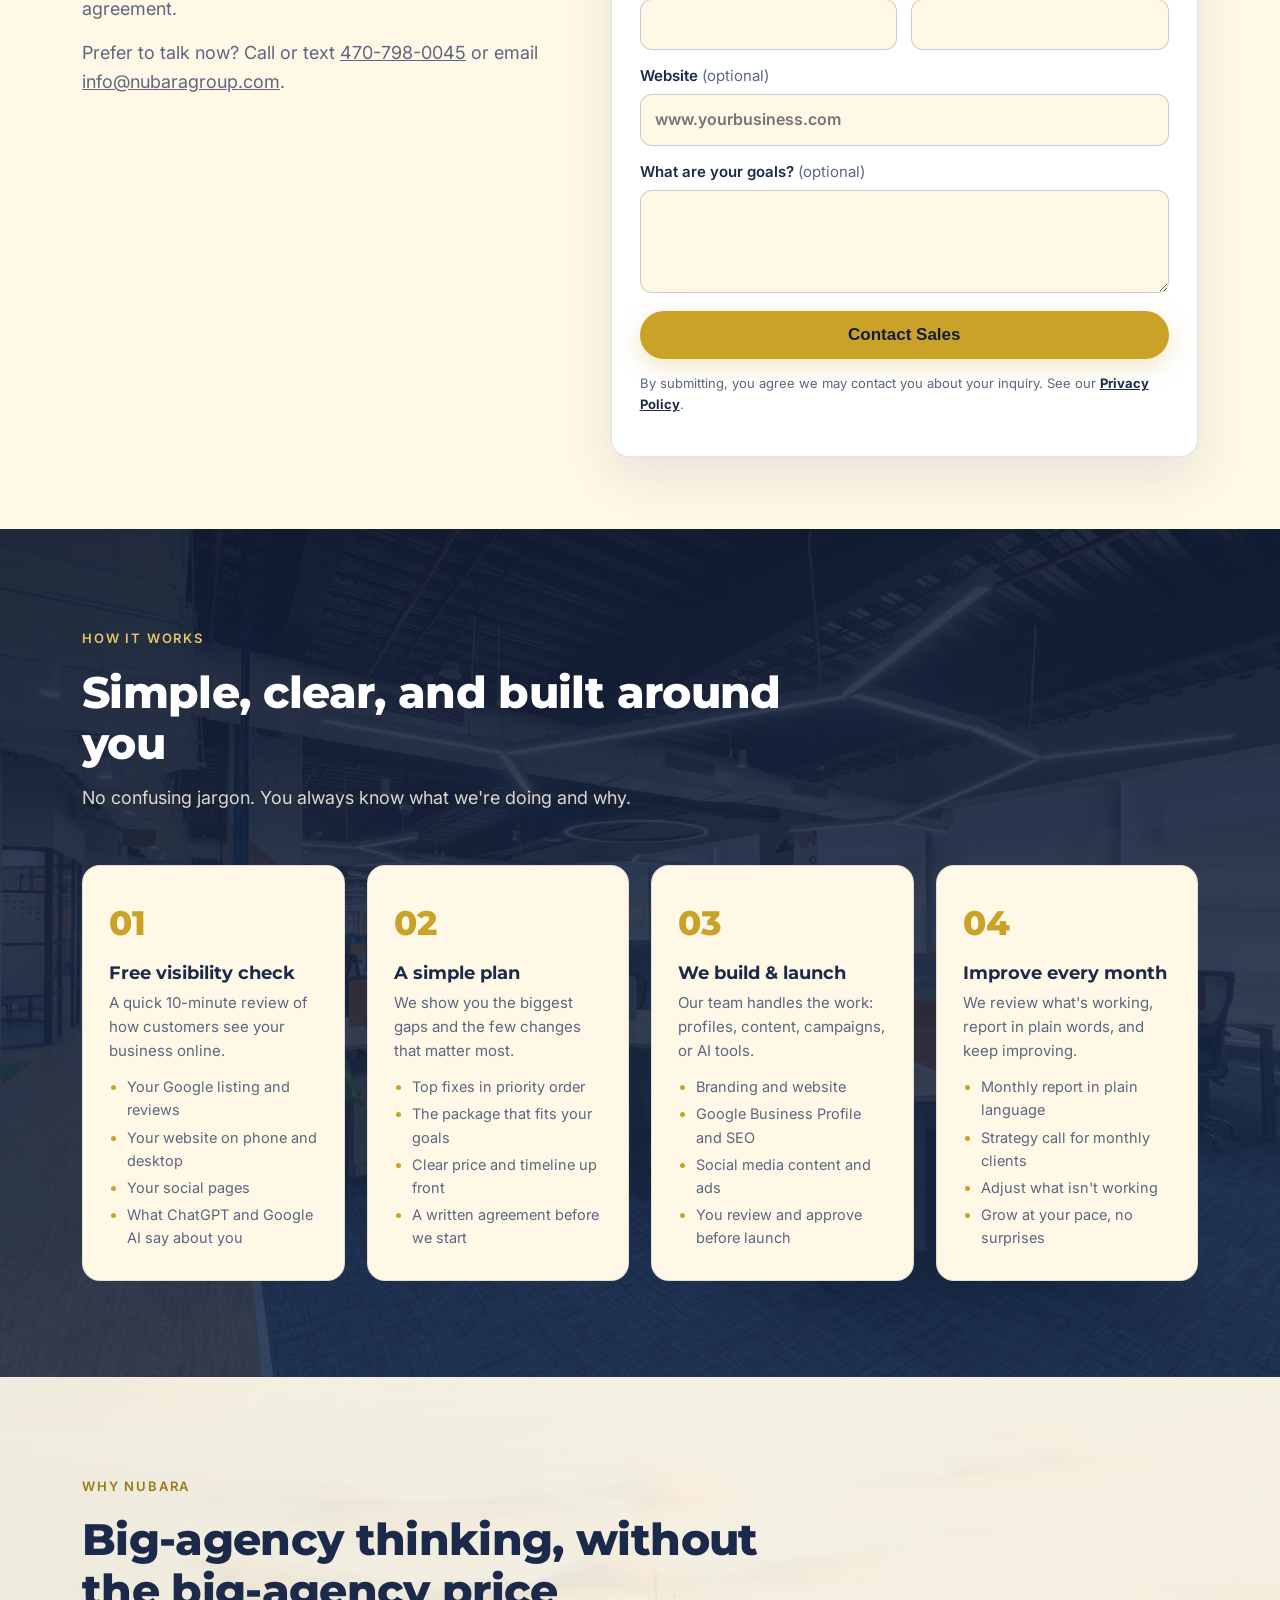
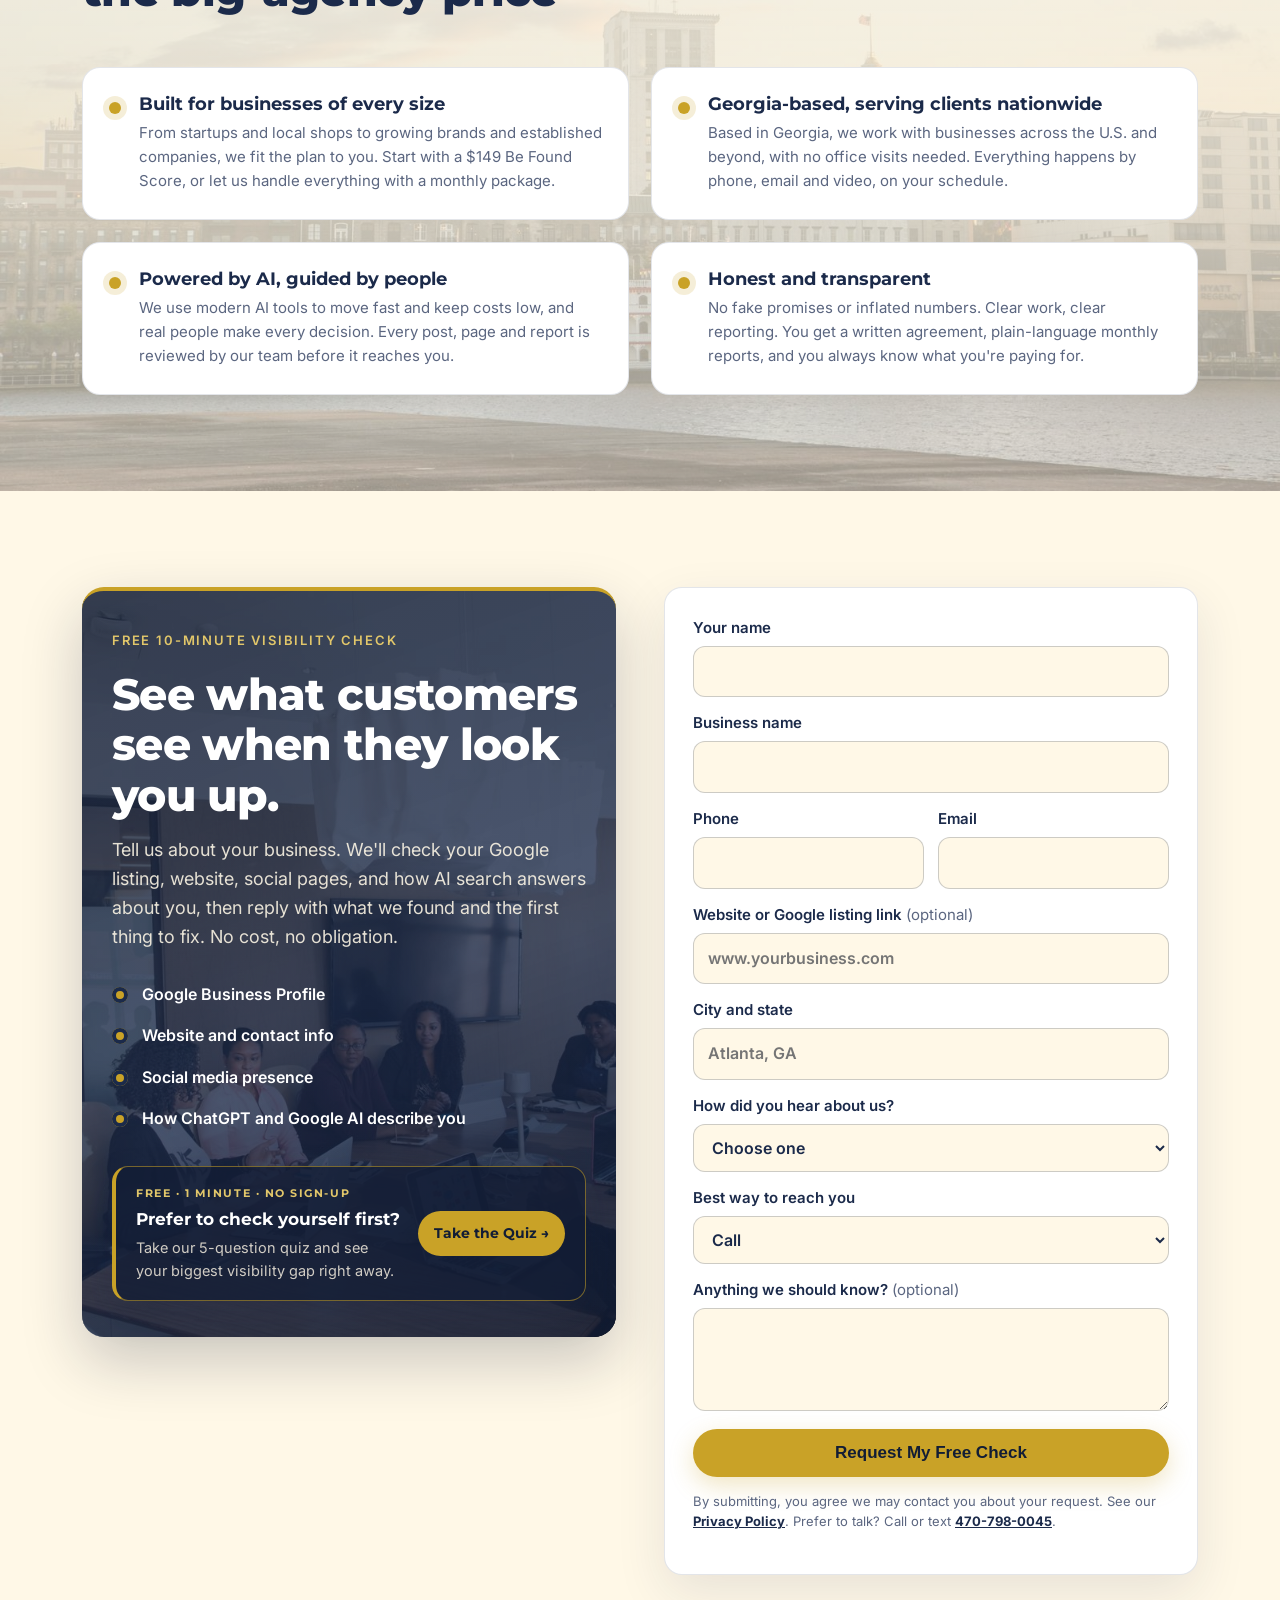
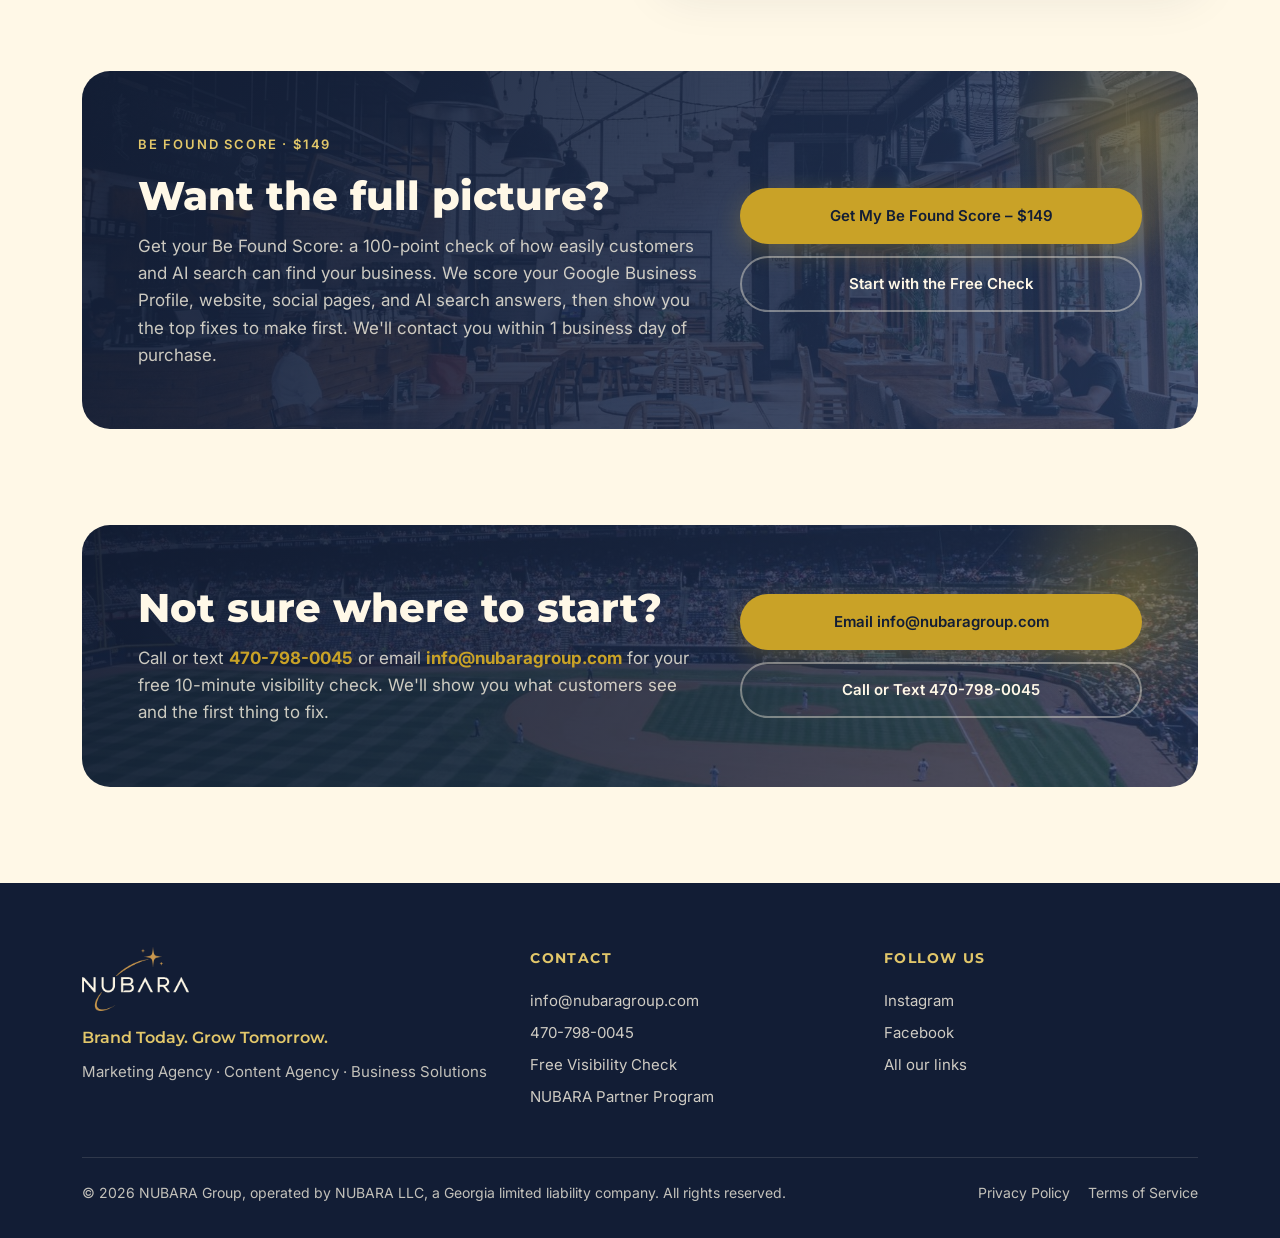
==== commit e5b6821a: "Footer Partner Program link; partner payout timing (one-time on clear, monthly after 30 days) Co-Aut" ====
--- a/index.html
+++ b/index.html
@@ -365,6 +365,7 @@
         <a href="mailto:info@nubaragroup.com">info@nubaragroup.com</a>
         <a href="tel:+14707980045">470-798-0045</a>
         <a href="#check">Free Visibility Check</a>
+        <a href="partners/">NUBARA Partner Program</a>
       </div>
       <div>
         <h4>Follow Us</h4>
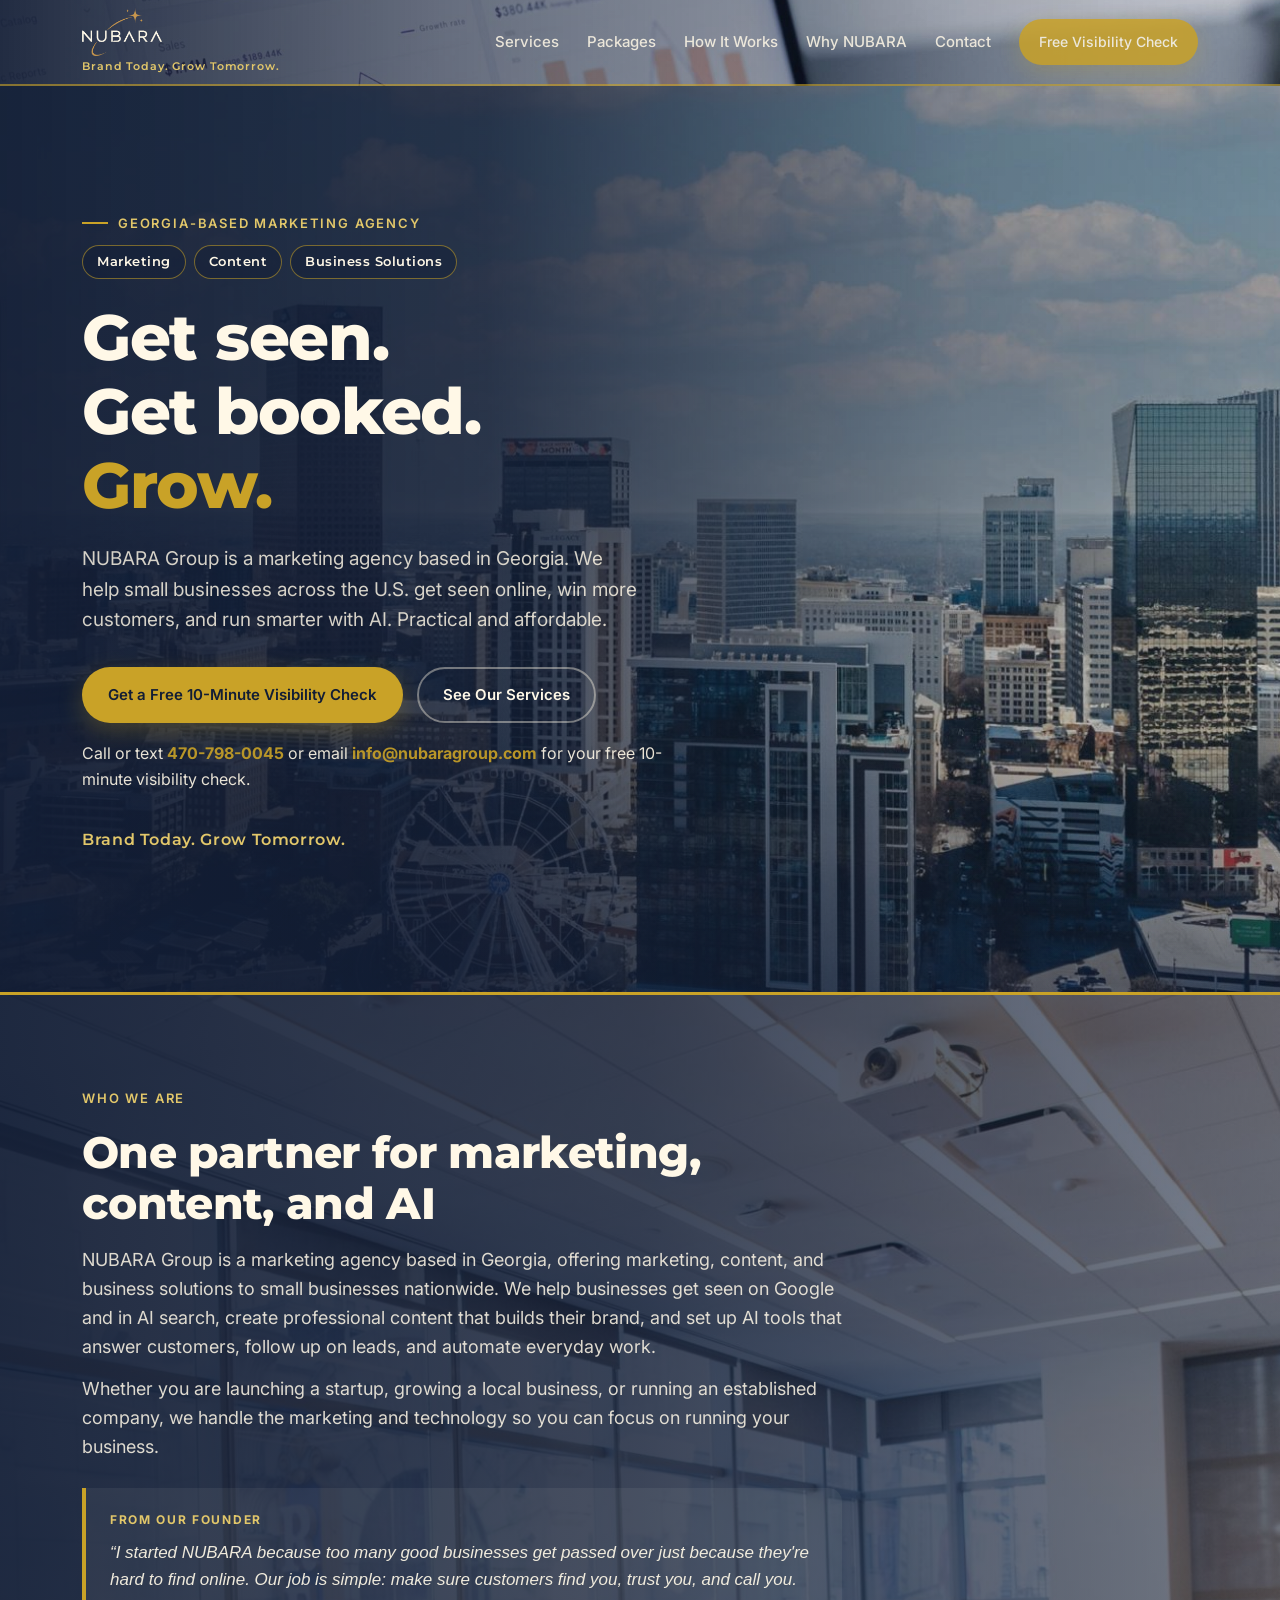
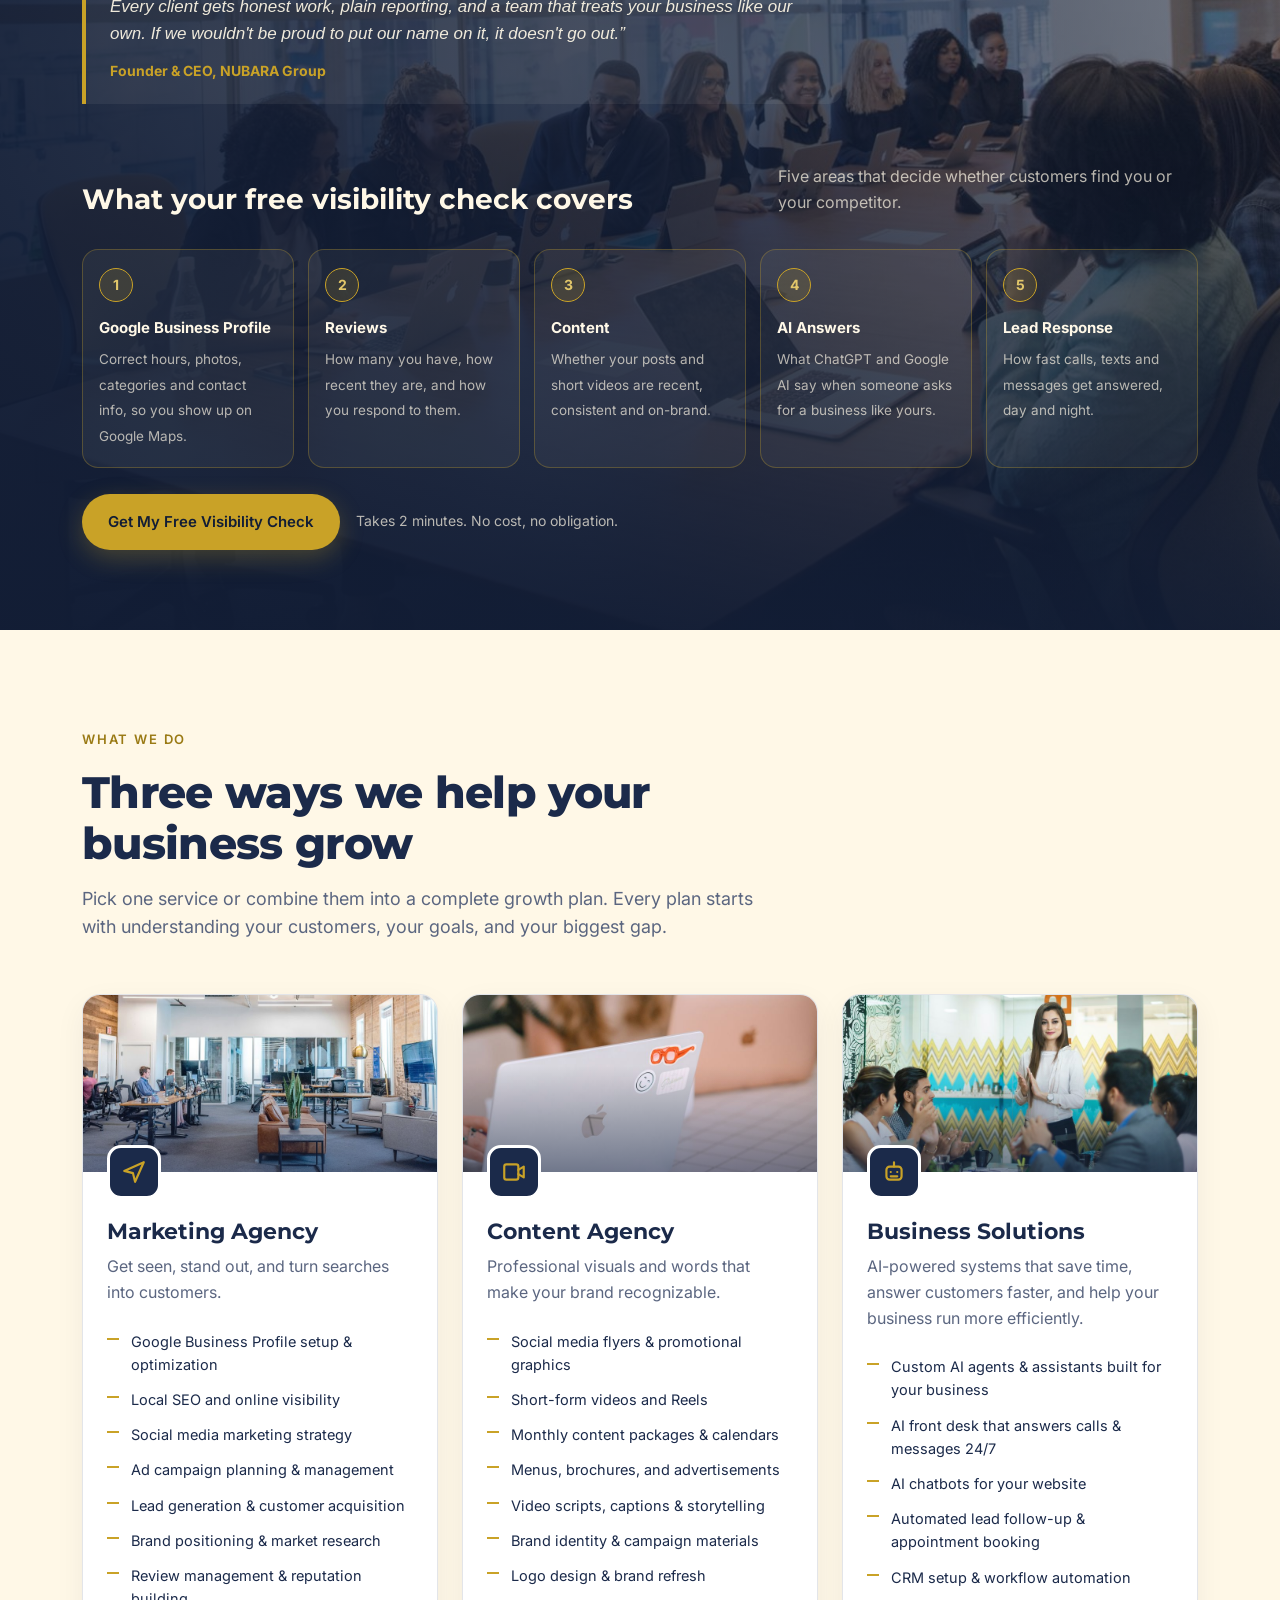
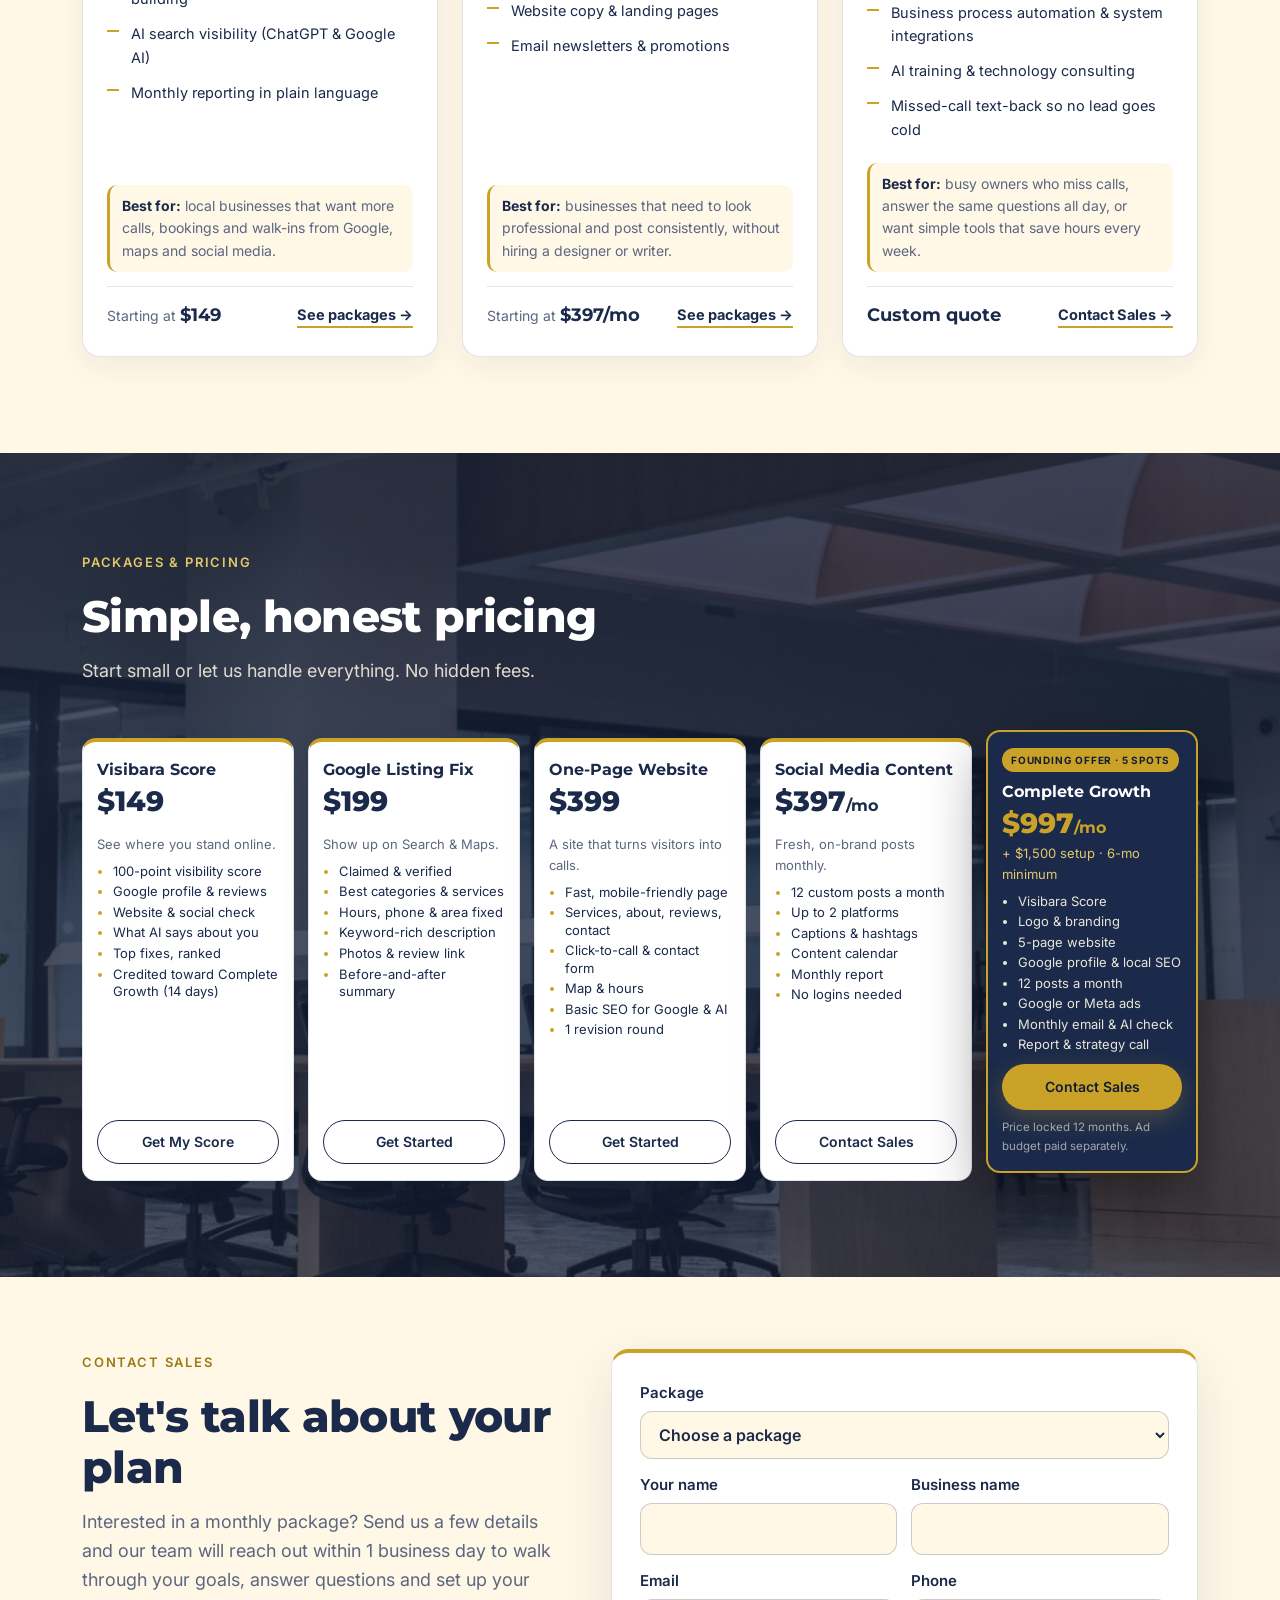
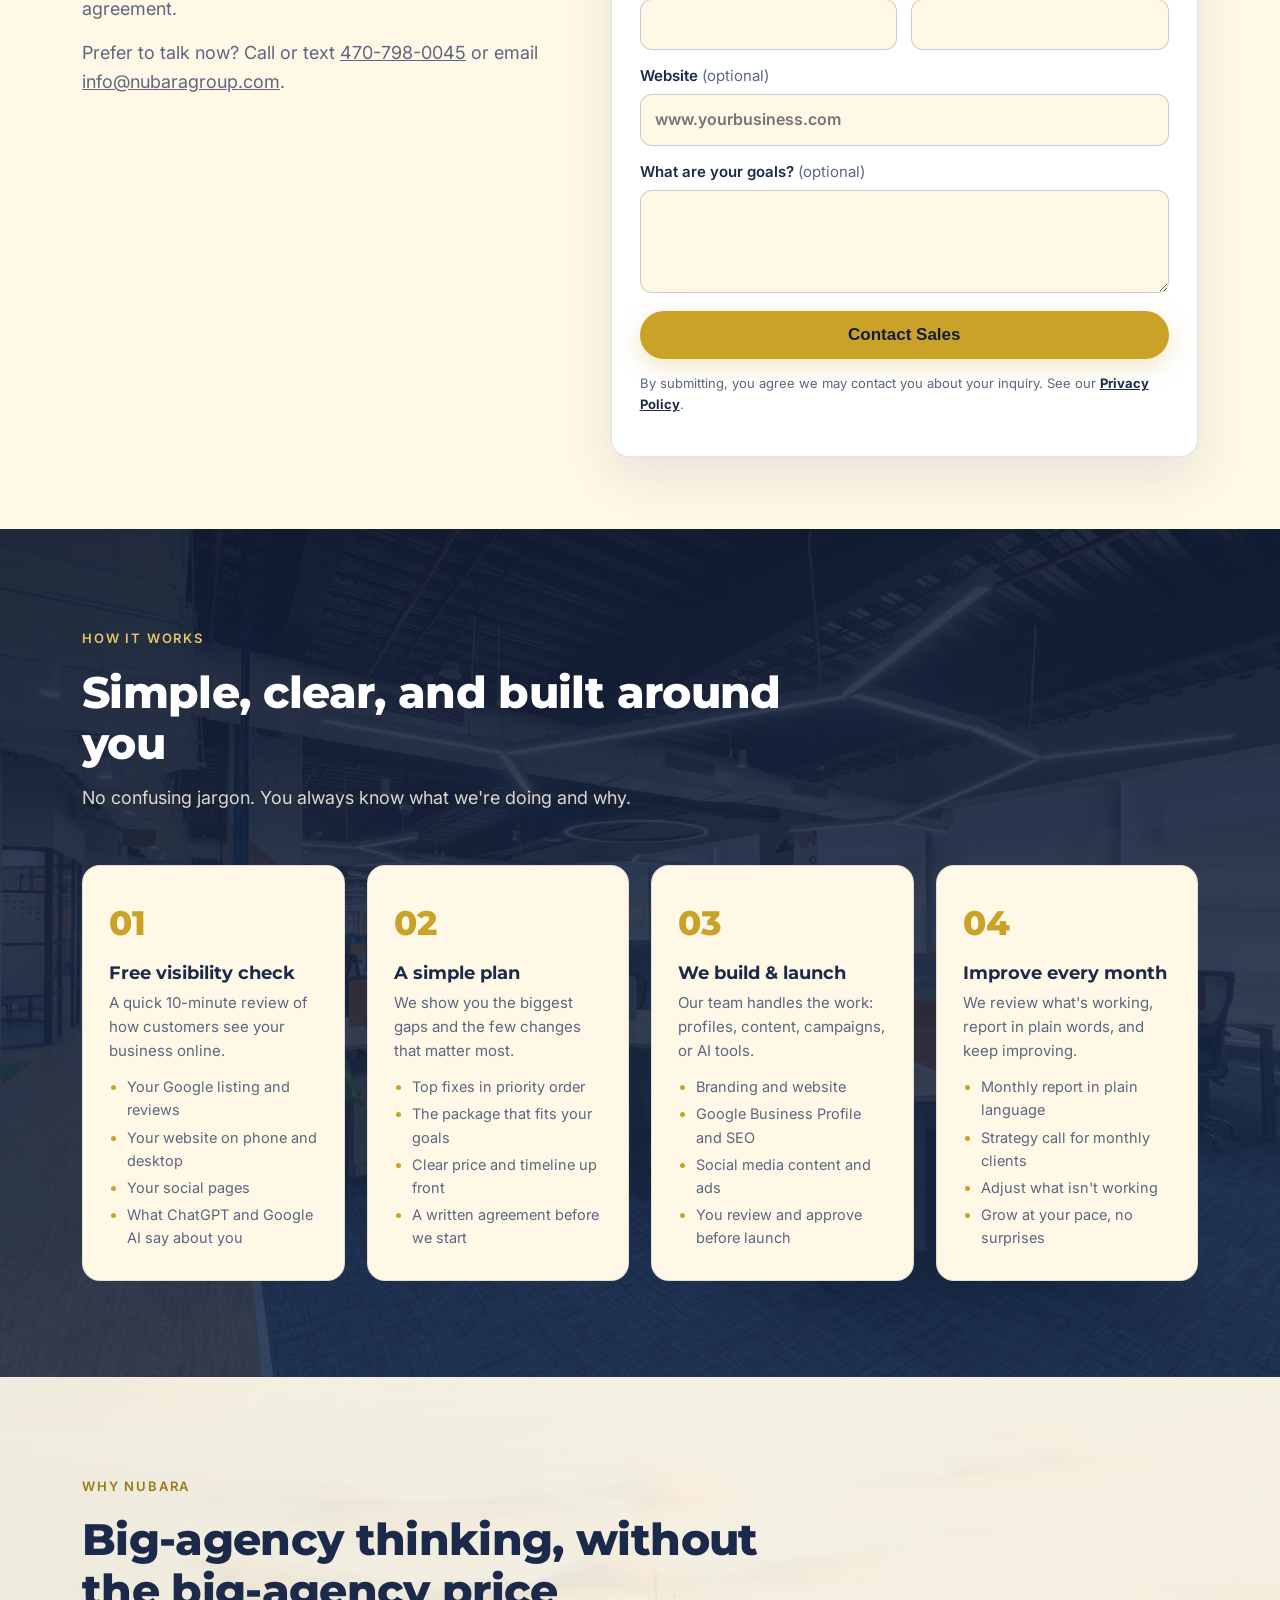
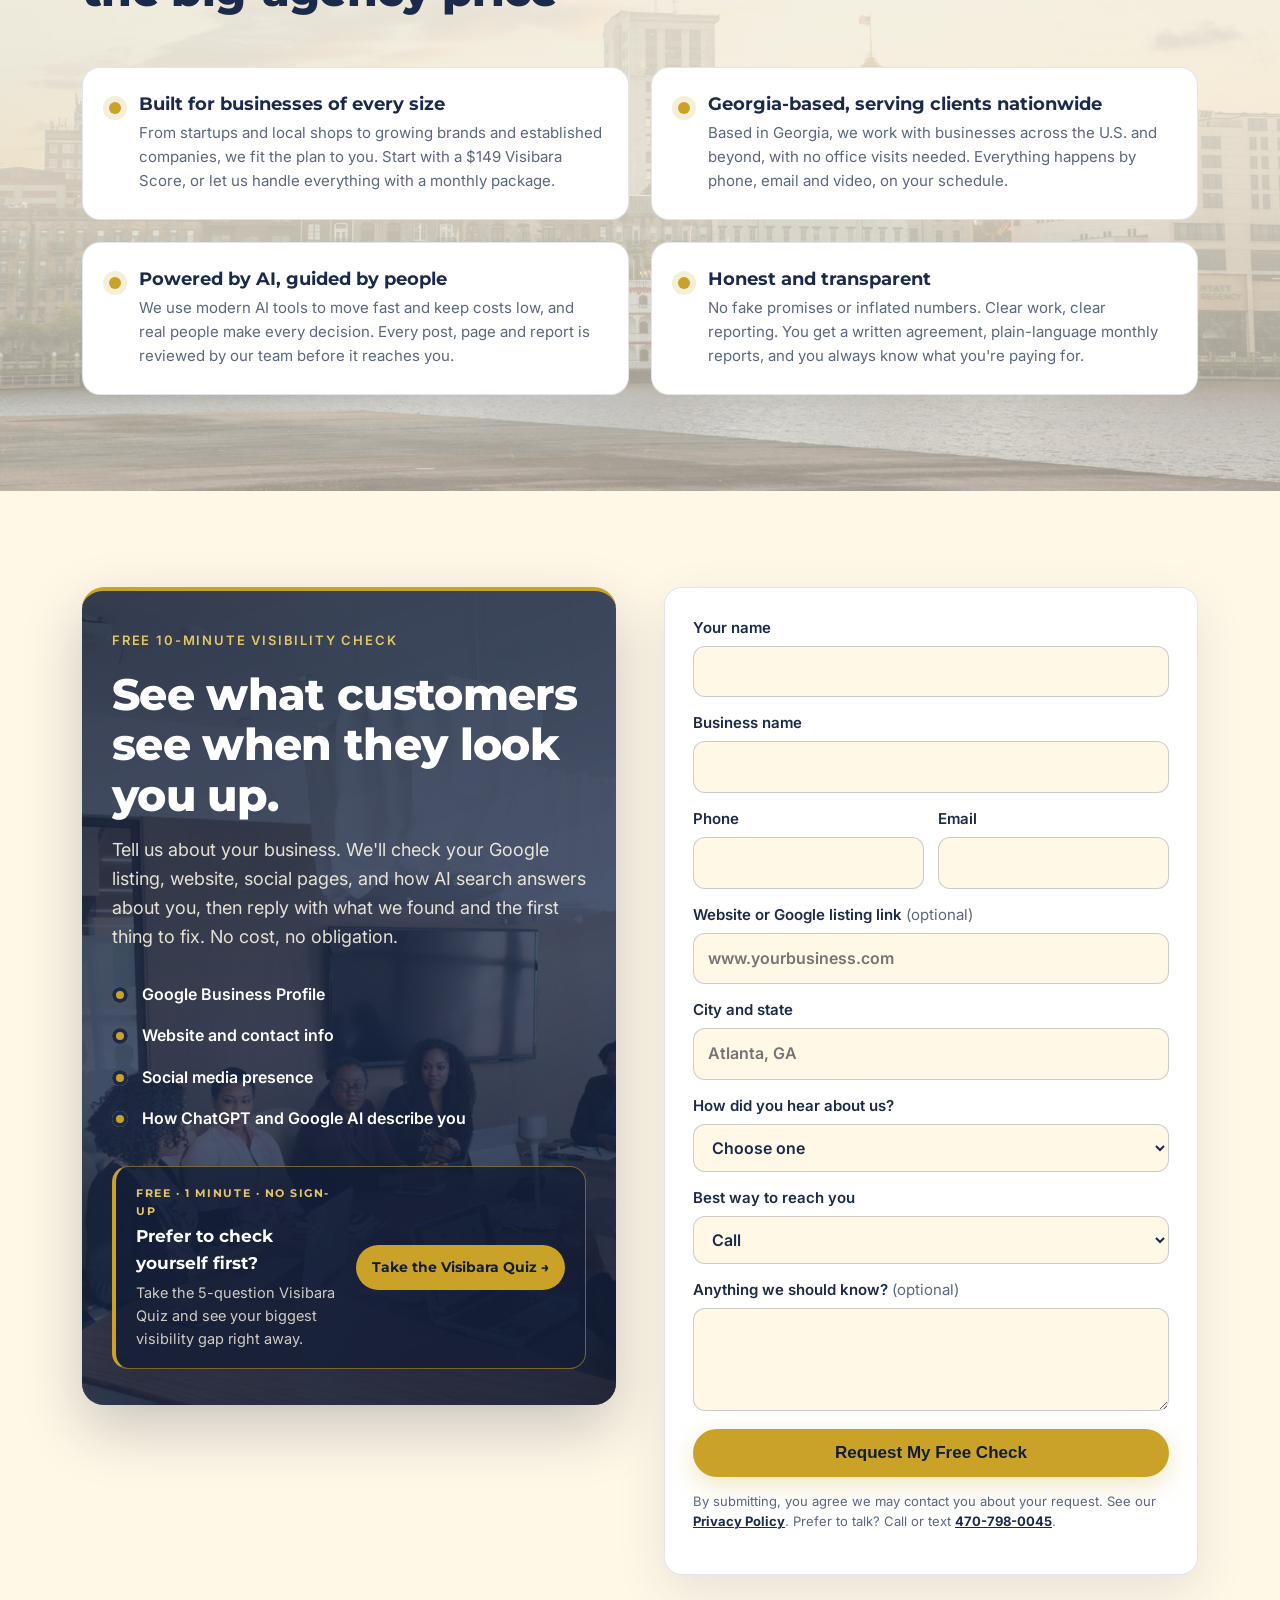
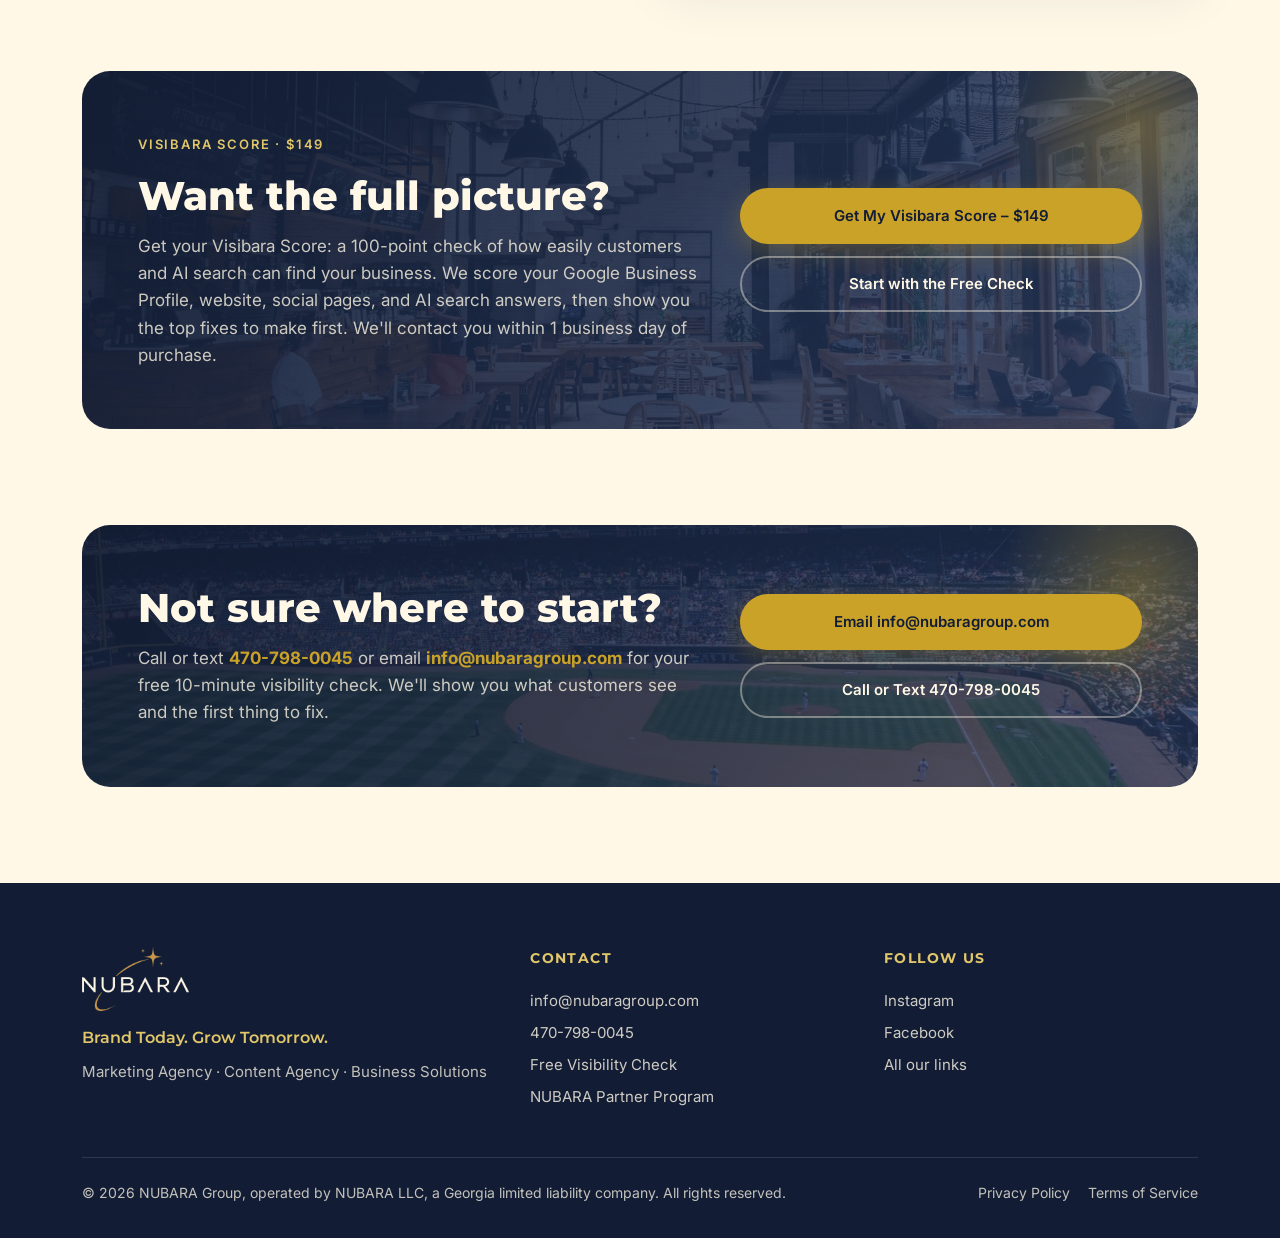
==== commit aa96e021: "Rename Be Found Score to Visibara Score; get found -> get seen/show up Co-Authored-By: Claude Opus 5" ====
--- a/index.html
+++ b/index.html
@@ -5,10 +5,10 @@
   <meta name="viewport" content="width=device-width, initial-scale=1.0">
   <meta name="google-site-verification" content="CPan3uw6eUsRXdJAzoAzLsCTdI_-KVa6SdLOpQlPzq4" />
   <title>NUBARA Group | Atlanta Marketing Agency for Small Businesses</title>
-  <meta name="description" content="NUBARA Group is a marketing agency in Atlanta, Georgia, helping small businesses across the U.S. get found on Google and AI search, attract more customers, and run smarter with AI.">
+  <meta name="description" content="NUBARA Group is a marketing agency in Atlanta, Georgia, helping small businesses across the U.S. get seen on Google and AI search, attract more customers, and run smarter with AI.">
   <link rel="canonical" href="https://www.nubaragroup.com/">
   <meta property="og:title" content="NUBARA Group | Brand Today. Grow Tomorrow.">
-  <meta property="og:description" content="Atlanta marketing agency helping small businesses across the U.S. get found on Google and AI search.">
+  <meta property="og:description" content="Atlanta marketing agency helping small businesses across the U.S. get seen on Google and AI search.">
   <meta property="og:url" content="https://www.nubaragroup.com/">
   <meta property="og:image" content="https://www.nubaragroup.com/assets/logo-navy.png">
   <link rel="icon" href="assets/favicon.svg" type="image/svg+xml">
@@ -62,7 +62,7 @@
       <div>
         <span class="eyebrow hero-eyebrow">Georgia-Based Marketing Agency</span>
         <div class="hero-pills"><span>Marketing</span><span>Content</span><span>Business Solutions</span></div>
-        <h1>Get found.<br>Get booked.<br><span class="gold">Grow.</span></h1>
+        <h1>Get seen.<br>Get booked.<br><span class="gold">Grow.</span></h1>
         <p class="lead">NUBARA Group is a marketing agency based in Georgia. We help small businesses across the U.S. get seen online, win more customers, and run smarter with AI. Practical and affordable.</p>
         <div class="hero-ctas">
           <a class="btn btn-gold" href="#check">Get a Free 10-Minute Visibility Check</a>
@@ -81,7 +81,7 @@
       <div class="about-block">
         <span class="eyebrow">Who We Are</span>
         <h2>One partner for marketing, content, and AI</h2>
-        <p>NUBARA Group is a marketing agency based in Georgia, offering marketing, content, and business solutions to small businesses nationwide. We help businesses get found on Google and in AI search, create professional content that builds their brand, and set up AI tools that answer customers, follow up on leads, and automate everyday work.</p>
+        <p>NUBARA Group is a marketing agency based in Georgia, offering marketing, content, and business solutions to small businesses nationwide. We help businesses get seen on Google and in AI search, create professional content that builds their brand, and set up AI tools that answer customers, follow up on leads, and automate everyday work.</p>
         <p>Whether you are launching a startup, growing a local business, or running an established company, we handle the marketing and technology so you can focus on running your business.</p>
         <figure class="founder-note">
           <span class="fn-label">From Our Founder</span>
@@ -119,7 +119,7 @@
           <div class="service-body">
           <div class="icon"><svg viewBox="0 0 24 24" fill="none" stroke-width="2" stroke-linecap="round" stroke-linejoin="round"><path d="M3 11l18-8-8 18-2-8-8-2z"/></svg></div>
           <h3>Marketing Agency</h3>
-          <p>Get found, stand out, and turn searches into customers.</p>
+          <p>Get seen, stand out, and turn searches into customers.</p>
           <ul>
             <li>Google Business Profile setup &amp; optimization</li>
             <li>Local SEO and online visibility</li>
@@ -186,16 +186,16 @@
     <div class="wrap">
       <div class="section-head"><span class="eyebrow">Packages &amp; Pricing</span><h2>Simple, honest pricing</h2><p>Start small or let us handle everything. No hidden fees.</p></div>
       <div class="pk-grid">
-        <div class="pk-card"><div class="pk-name">Be Found Score</div><div class="pk-price">$149</div><p>See where you stand online.</p>
+        <div class="pk-card"><div class="pk-name">Visibara Score</div><div class="pk-price">$149</div><p>See where you stand online.</p>
           <ul class="pk-list"><li>100-point visibility score</li><li>Google profile &amp; reviews</li><li>Website &amp; social check</li><li>What AI says about you</li><li>Top fixes, ranked</li><li>Credited toward Complete Growth (14 days)</li></ul><a class="btn btn-ghost-dark" href="https://buy.stripe.com/eVqeVd1741jJ54rgOz57W00" target="_blank" rel="noopener">Get My Score</a></div>
-        <div class="pk-card"><div class="pk-name">Google Listing Fix</div><div class="pk-price">$199</div><p>Get found on Search &amp; Maps.</p>
+        <div class="pk-card"><div class="pk-name">Google Listing Fix</div><div class="pk-price">$199</div><p>Show up on Search &amp; Maps.</p>
           <ul class="pk-list"><li>Claimed &amp; verified</li><li>Best categories &amp; services</li><li>Hours, phone &amp; area fixed</li><li>Keyword-rich description</li><li>Photos &amp; review link</li><li>Before-and-after summary</li></ul><a class="btn btn-ghost-dark" href="#check">Get Started</a></div>
         <div class="pk-card"><div class="pk-name">One-Page Website</div><div class="pk-price">$399</div><p>A site that turns visitors into calls.</p>
           <ul class="pk-list"><li>Fast, mobile-friendly page</li><li>Services, about, reviews, contact</li><li>Click-to-call &amp; contact form</li><li>Map &amp; hours</li><li>Basic SEO for Google &amp; AI</li><li>1 revision round</li></ul><a class="btn btn-ghost-dark" href="#check">Get Started</a></div>
         <div class="pk-card"><div class="pk-name">Social Media Content</div><div class="pk-price">$397<small>/mo</small></div><p>Fresh, on-brand posts monthly.</p>
           <ul class="pk-list"><li>12 custom posts a month</li><li>Up to 2 platforms</li><li>Captions &amp; hashtags</li><li>Content calendar</li><li>Monthly report</li><li>No logins needed</li></ul><a class="btn btn-ghost-dark js-sales" data-pkg="Social Media Content ($397/mo)" href="#sales">Contact Sales</a></div>
         <div class="pk-card pk-feature"><span class="pk-badge">Founding Offer &middot; 5 Spots</span><div class="pk-name">Complete Growth</div><div class="pk-price">$997<small>/mo</small></div><div class="pk-setup">+ $1,500 setup &middot; 6-mo minimum</div>
-          <ul><li>Be Found Score</li><li>Logo &amp; branding</li><li>5-page website</li><li>Google profile &amp; local SEO</li><li>12 posts a month</li><li>Google or Meta ads</li><li>Monthly email &amp; AI check</li><li>Report &amp; strategy call</li></ul>
+          <ul><li>Visibara Score</li><li>Logo &amp; branding</li><li>5-page website</li><li>Google profile &amp; local SEO</li><li>12 posts a month</li><li>Google or Meta ads</li><li>Monthly email &amp; AI check</li><li>Report &amp; strategy call</li></ul>
           <a class="btn btn-gold js-sales" data-pkg="Complete Growth Package ($997/mo + $1,500 setup)" href="#sales">Contact Sales</a><p class="pk-fine">Price locked 12 months. Ad budget paid separately.</p></div>
       </div>
     </div>
@@ -262,7 +262,7 @@
         <h2>Big-agency thinking, without the big-agency price</h2>
       </div>
       <div class="why-grid">
-        <div class="why"><div class="dot"></div><div><h3>Built for businesses of every size</h3><p>From startups and local shops to growing brands and established companies, we fit the plan to you. Start with a $149 Be Found Score, or let us handle everything with a monthly package.</p></div></div>
+        <div class="why"><div class="dot"></div><div><h3>Built for businesses of every size</h3><p>From startups and local shops to growing brands and established companies, we fit the plan to you. Start with a $149 Visibara Score, or let us handle everything with a monthly package.</p></div></div>
         <div class="why"><div class="dot"></div><div><h3>Georgia-based, serving clients nationwide</h3><p>Based in Georgia, we work with businesses across the U.S. and beyond, with no office visits needed. Everything happens by phone, email and video, on your schedule.</p></div></div>
         <div class="why"><div class="dot"></div><div><h3>Powered by AI, guided by people</h3><p>We use modern AI tools to move fast and keep costs low, and real people make every decision. Every post, page and report is reviewed by our team before it reaches you.</p></div></div>
         <div class="why"><div class="dot"></div><div><h3>Honest and transparent</h3><p>No fake promises or inflated numbers. Clear work, clear reporting. You get a written agreement, plain-language monthly reports, and you always know what you're paying for.</p></div></div>
@@ -283,8 +283,8 @@
           <li>How ChatGPT and Google AI describe you</li>
         </ul>
         <a class="quiz-promo" href="quiz/">
-          <span class="qp-text"><span class="qp-eyebrow">Free &middot; 1 minute &middot; No sign-up</span><strong>Prefer to check yourself first?</strong><span>Take our 5-question quiz and see your biggest visibility gap right away.</span></span>
-          <span class="qp-btn">Take the Quiz &rarr;</span>
+          <span class="qp-text"><span class="qp-eyebrow">Free &middot; 1 minute &middot; No sign-up</span><strong>Prefer to check yourself first?</strong><span>Take the 5-question Visibara Quiz and see your biggest visibility gap right away.</span></span>
+          <span class="qp-btn">Take the Visibara Quiz &rarr;</span>
         </a>
       </div>
       <form id="check-form" class="check-form" action="https://api.web3forms.com/submit" method="POST" novalidate>
@@ -323,12 +323,12 @@
     <div class="wrap">
       <div class="cta-band">
         <div>
-          <span class="eyebrow">Be Found Score &middot; $149</span>
+          <span class="eyebrow">Visibara Score &middot; $149</span>
           <h2>Want the full picture?</h2>
-          <p>Get your Be Found Score: a 100-point check of how easily customers and AI search can find your business. We score your Google Business Profile, website, social pages, and AI search answers, then show you the top fixes to make first. We'll contact you within 1 business day of purchase.</p>
+          <p>Get your Visibara Score: a 100-point check of how easily customers and AI search can find your business. We score your Google Business Profile, website, social pages, and AI search answers, then show you the top fixes to make first. We'll contact you within 1 business day of purchase.</p>
         </div>
         <div class="cta-actions">
-          <a class="btn btn-gold" href="https://buy.stripe.com/eVqeVd1741jJ54rgOz57W00" target="_blank" rel="noopener">Get My Be Found Score &ndash; $149</a>
+          <a class="btn btn-gold" href="https://buy.stripe.com/eVqeVd1741jJ54rgOz57W00" target="_blank" rel="noopener">Get My Visibara Score &ndash; $149</a>
           <a class="btn btn-ghost" href="#check">Start with the Free Check</a>
         </div>
       </div>
